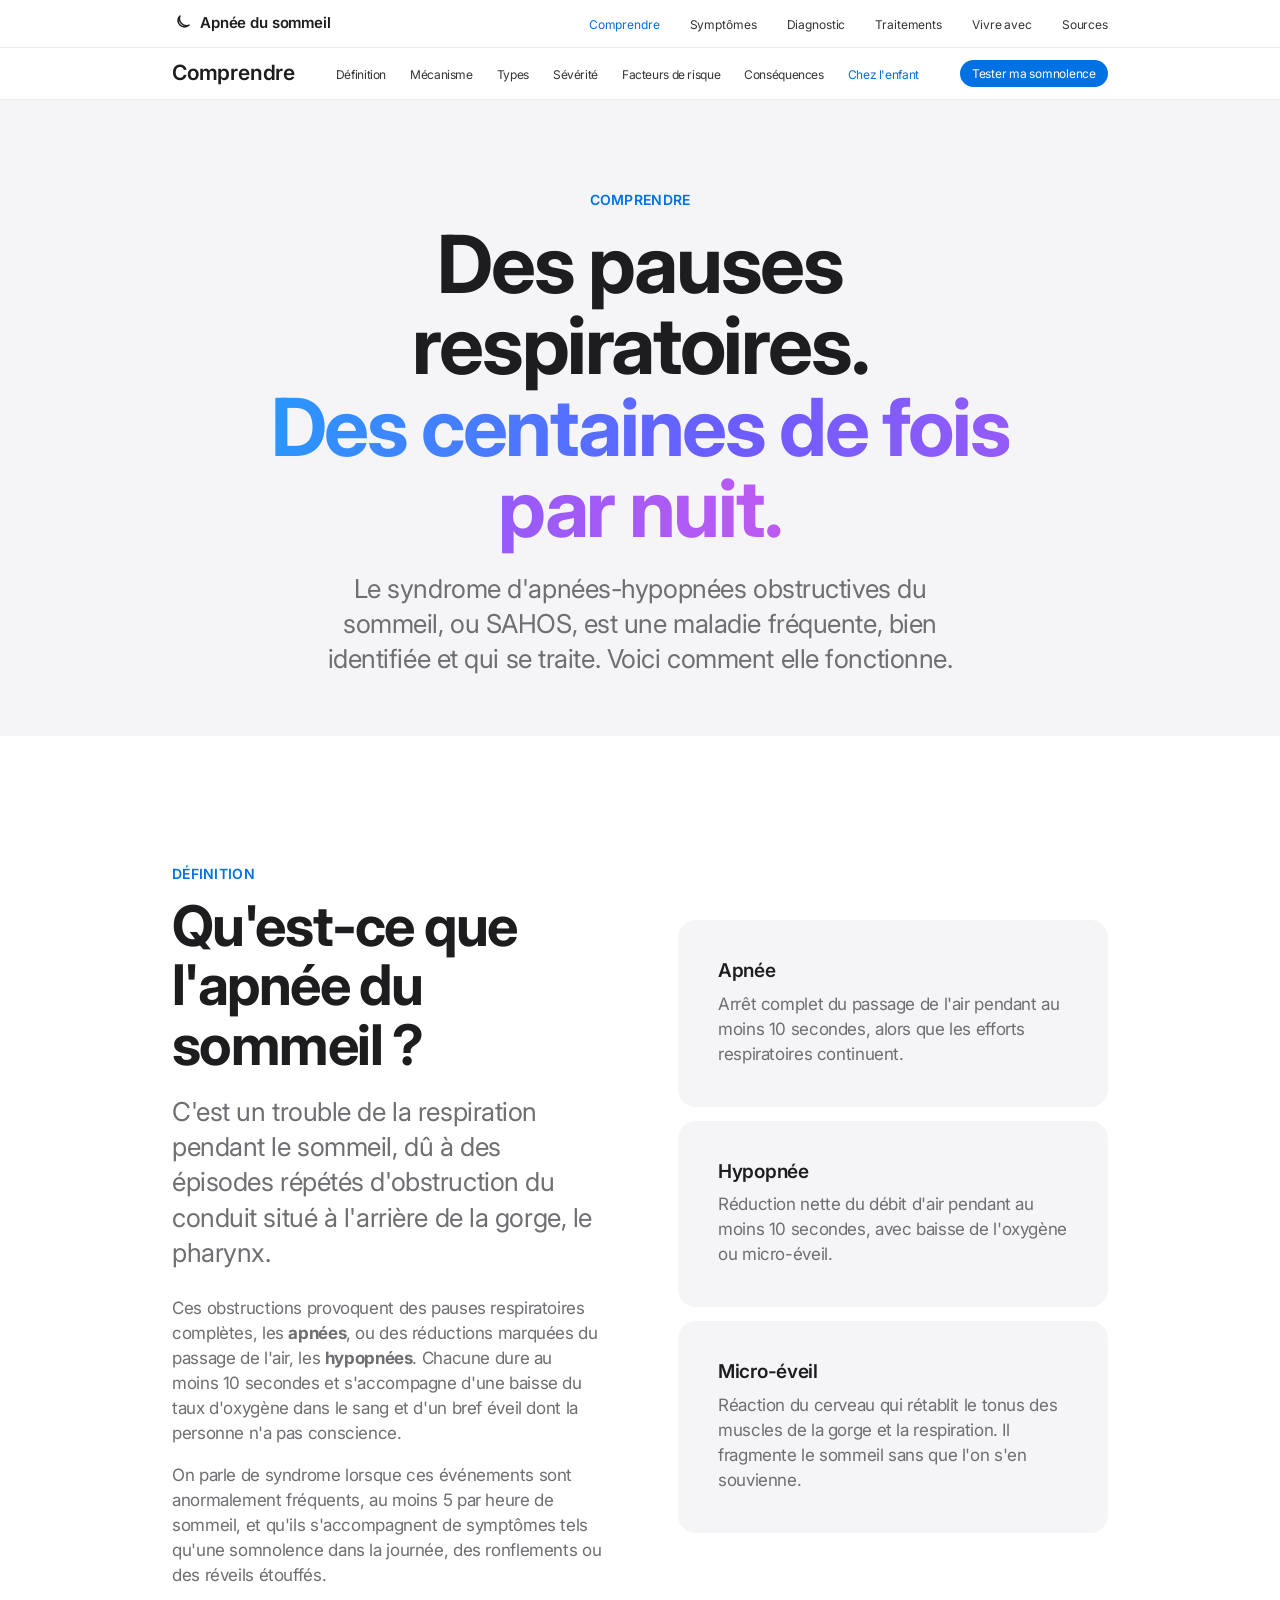
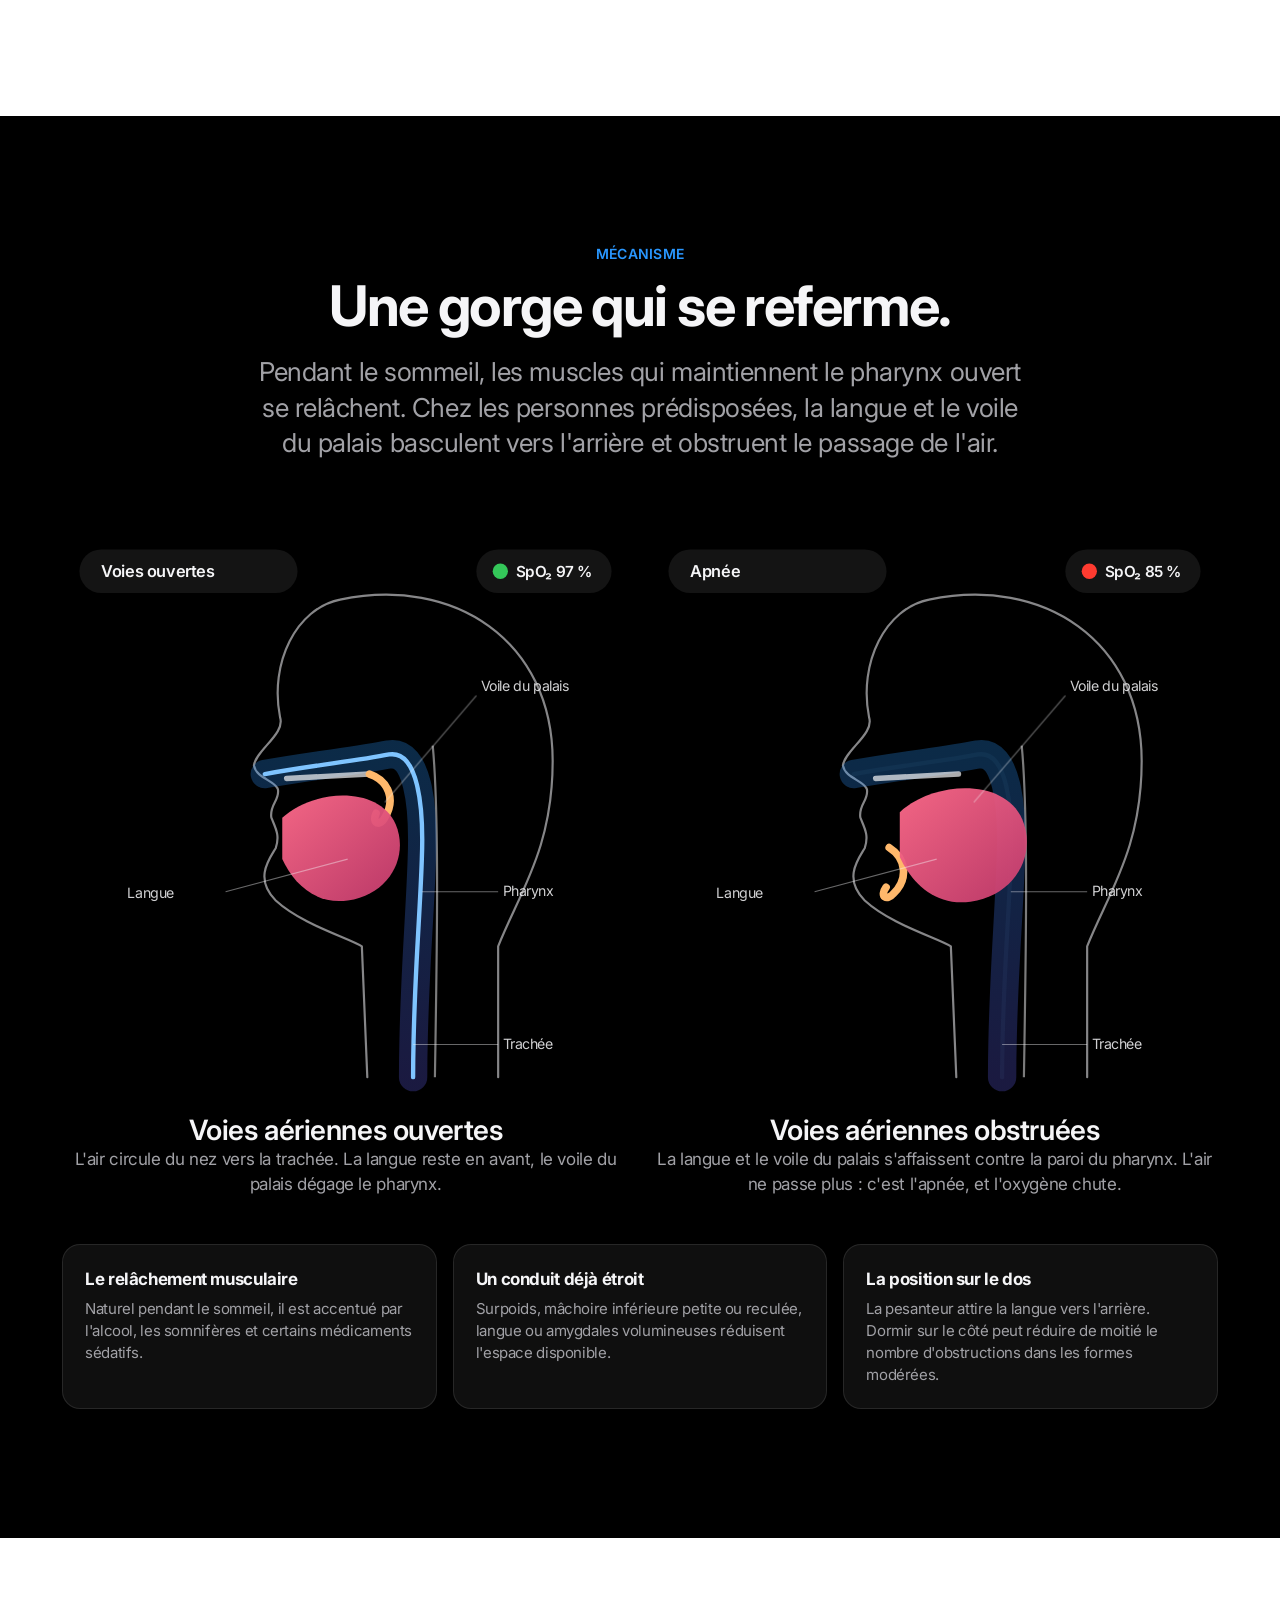
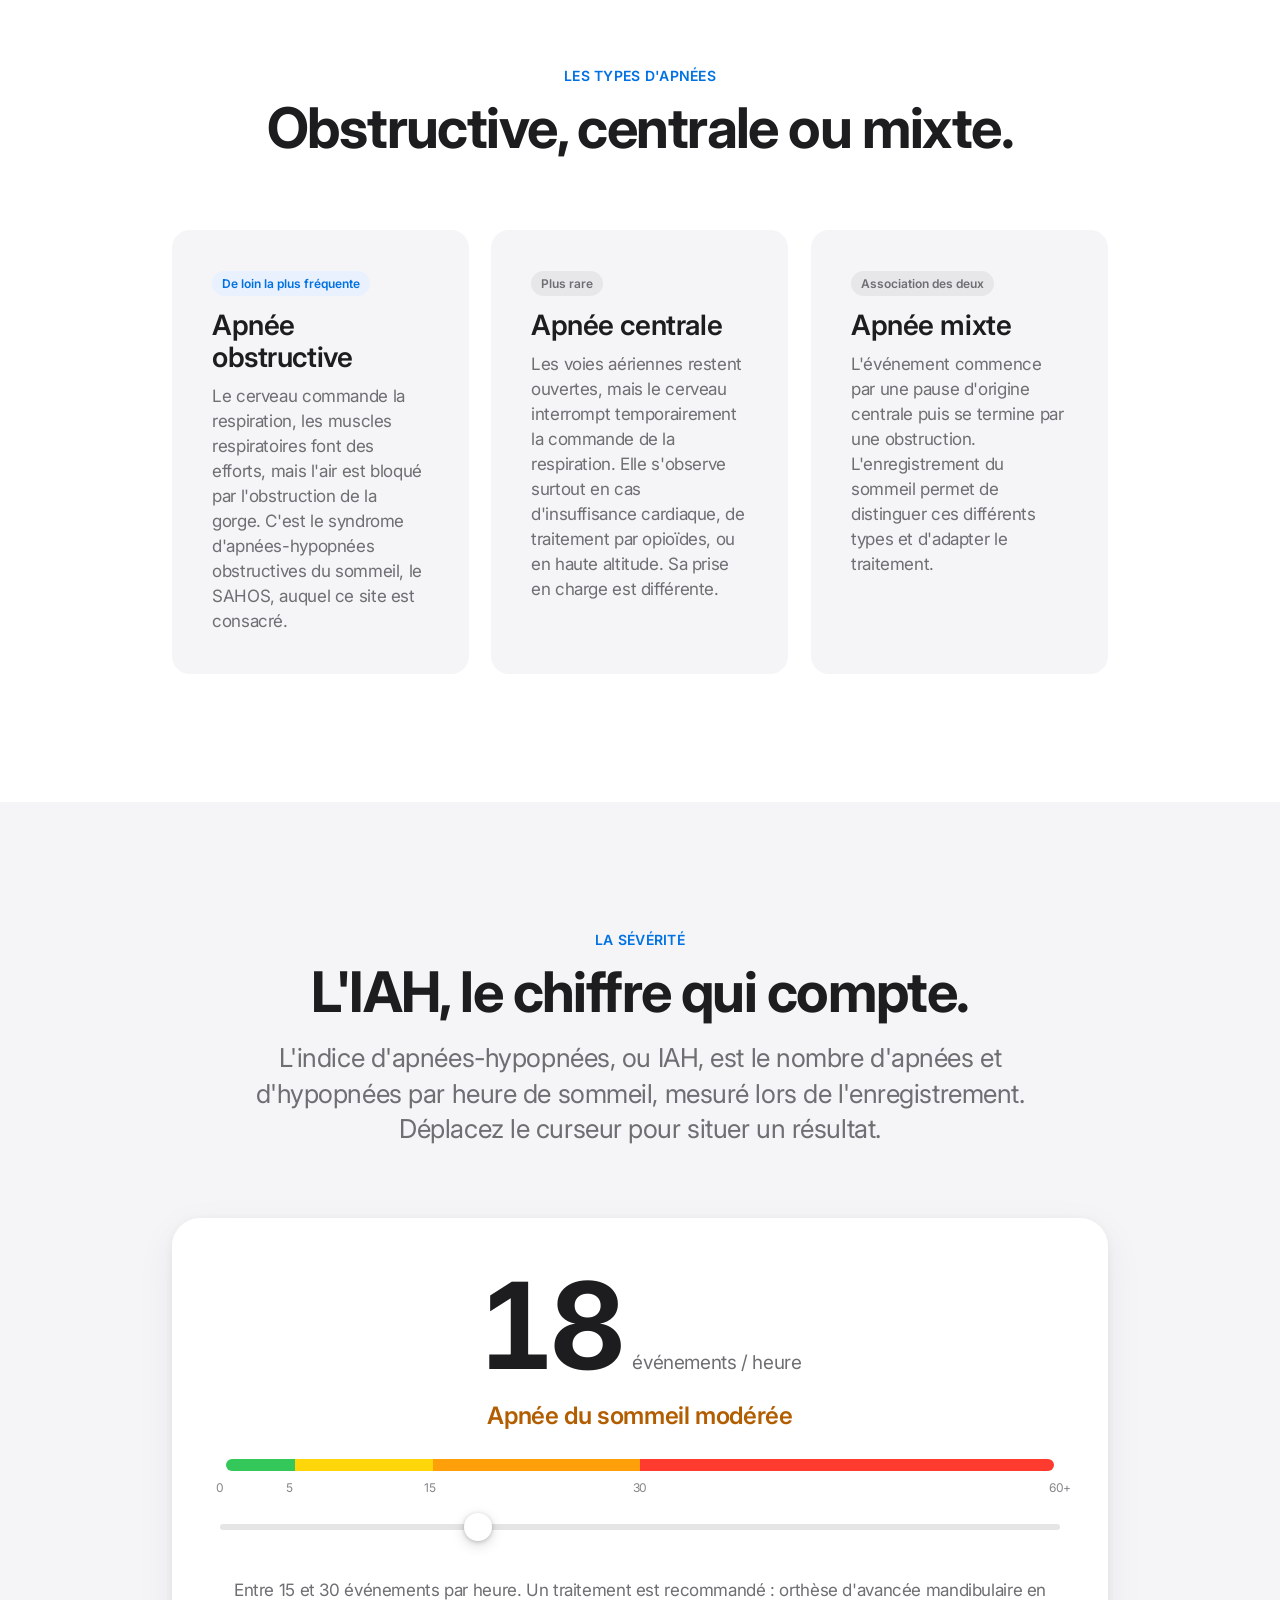
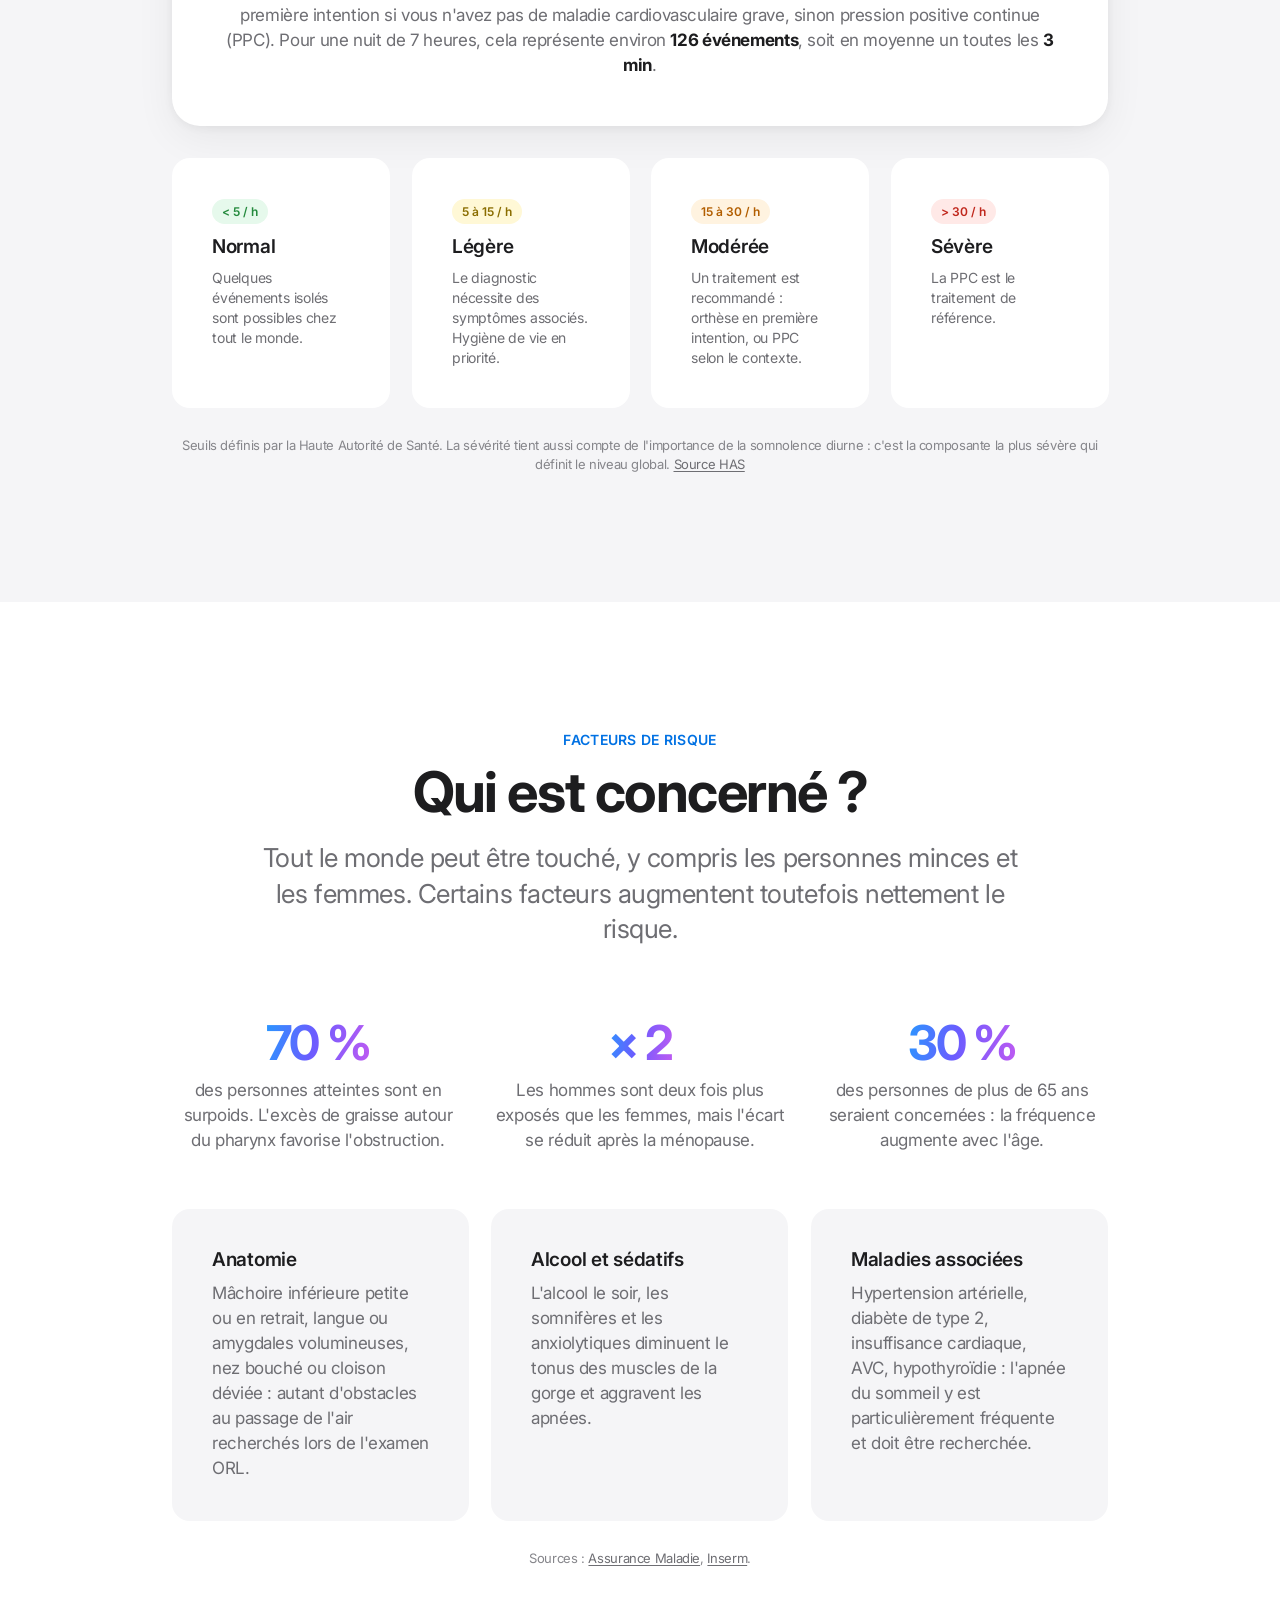
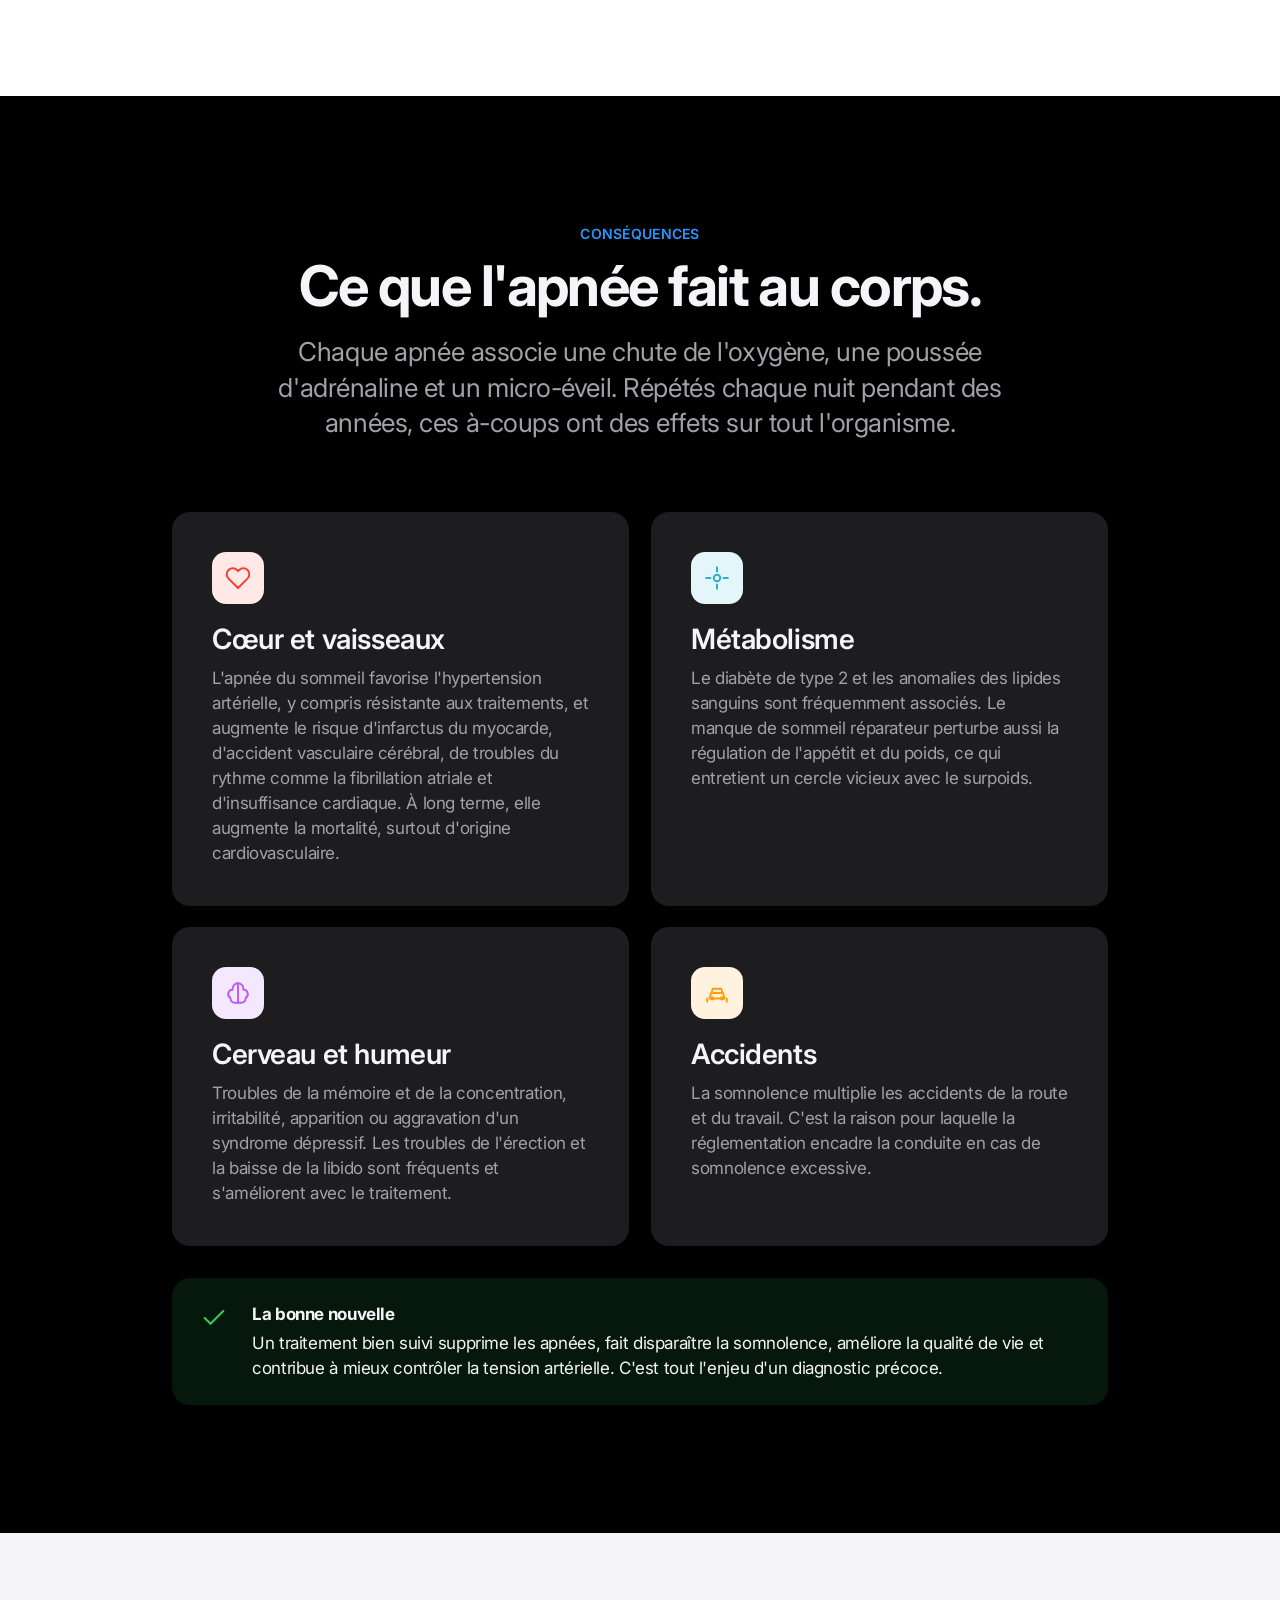
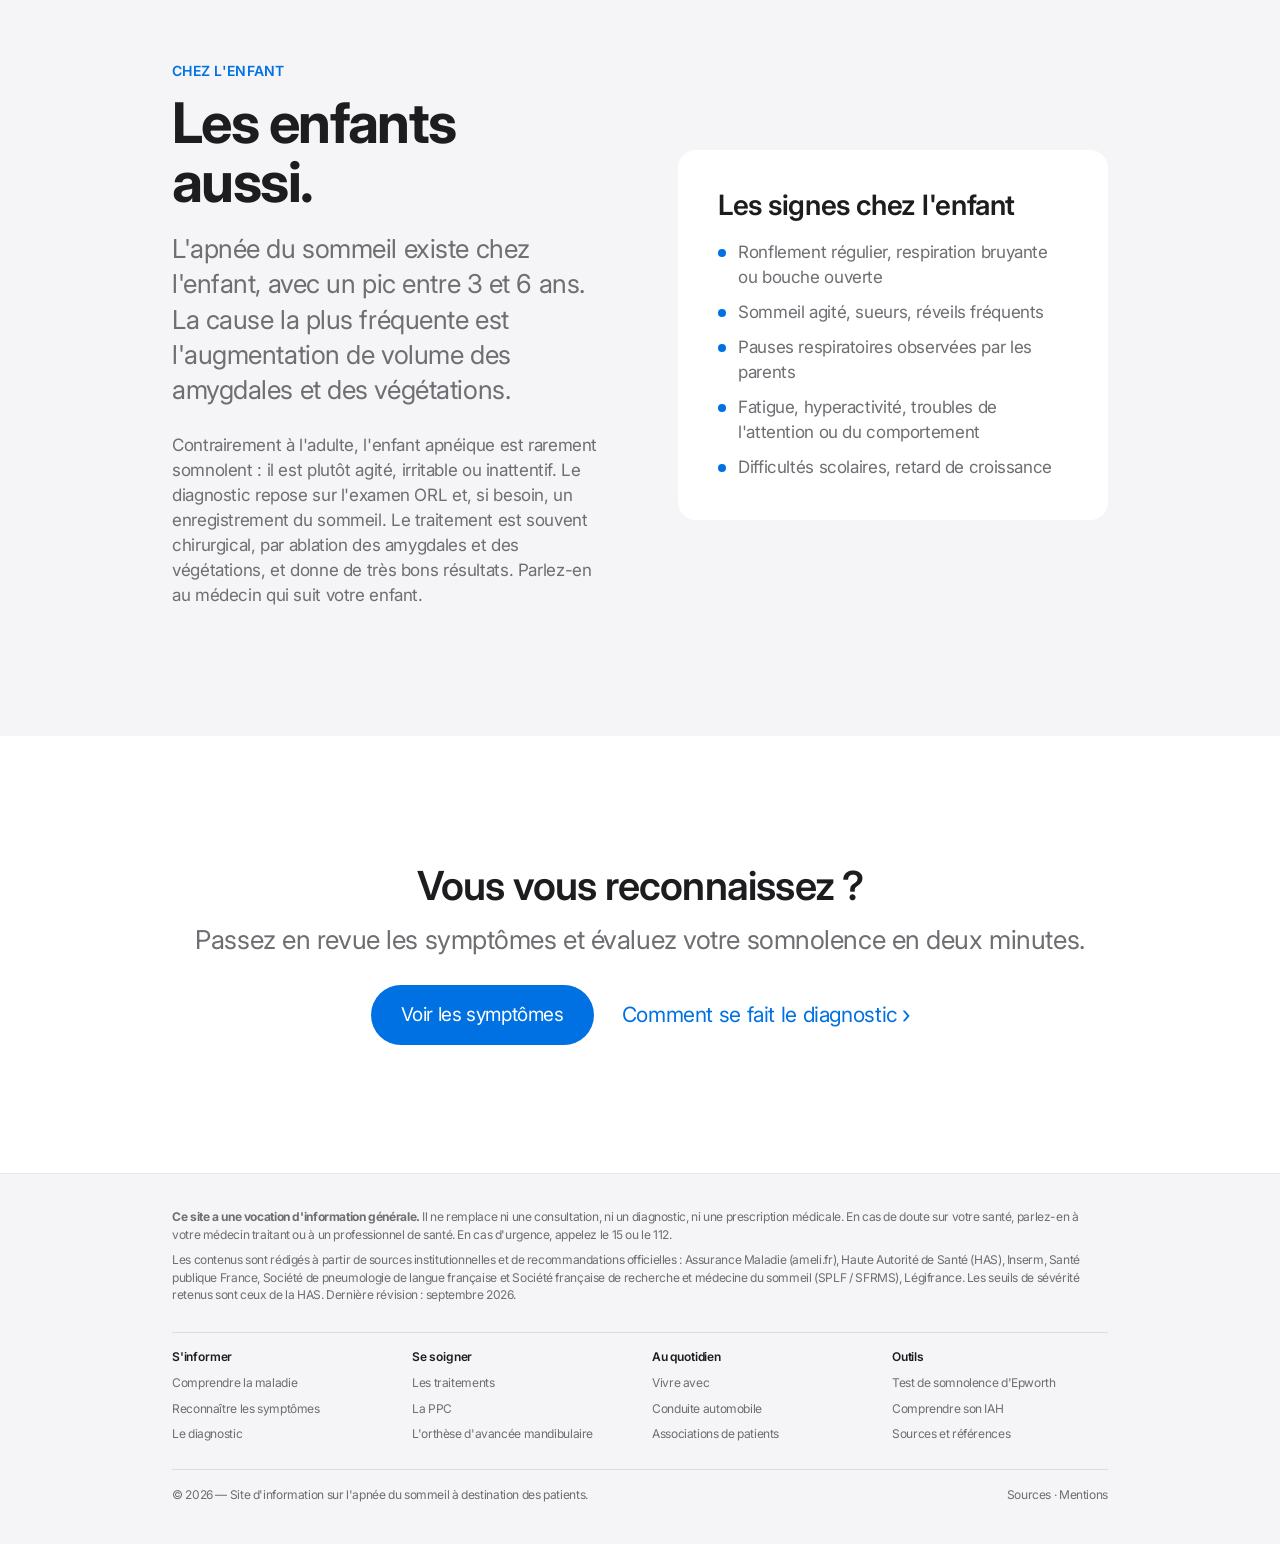
==== comprendre.html @ 779b8dd3 "Site d'information patient sur l'apnée du sommeil Site statique en français, sans dépendance, au des" ====
<!DOCTYPE html>
<html lang="fr">
<head>
  <meta charset="utf-8">
  <meta name="viewport" content="width=device-width, initial-scale=1">
  <title>Comprendre l'apnée du sommeil — définition, mécanisme, sévérité</title>
  <meta name="description" content="Qu'est-ce que le syndrome d'apnées-hypopnées obstructives du sommeil ? Mécanisme, types, indice IAH, facteurs de risque et conséquences, d'après l'Assurance Maladie, la HAS et l'Inserm.">
  <meta name="theme-color" content="#f5f5f7">
  <link rel="preconnect" href="https://fonts.googleapis.com">
  <link rel="preconnect" href="https://fonts.gstatic.com" crossorigin>
  <link rel="stylesheet" href="https://fonts.googleapis.com/css2?family=Inter:wght@400;500;600;700&display=swap">
  <link rel="stylesheet" href="assets/css/style.css">
  <link rel="icon" href="assets/img/favicon.svg" type="image/svg+xml">
</head>
<body>
<header class="nav">
  <div class="nav__inner">
    <a class="nav__brand" href="index.html" aria-label="Accueil — Apnée du sommeil">
      <svg viewBox="0 0 24 24" fill="none" stroke="currentColor" stroke-width="1.8" stroke-linecap="round" stroke-linejoin="round" aria-hidden="true"><path d="M20.5 14.5A8.5 8.5 0 0 1 9.5 3.5a7 7 0 1 0 11 11z"/></svg>
      Apnée du sommeil
    </a>
    <button class="nav__toggle" aria-label="Ouvrir le menu" aria-expanded="false" aria-controls="nav-links"><span></span><span></span><span></span></button>
    <ul class="nav__links" id="nav-links">
      <li><a href="comprendre.html" aria-current="page">Comprendre</a></li>
      <li><a href="symptomes.html">Symptômes</a></li>
      <li><a href="diagnostic.html">Diagnostic</a></li>
      <li><a href="traitements.html">Traitements</a></li>
      <li><a href="vivre-avec.html">Vivre avec</a></li>
      <li><a href="sources.html">Sources</a></li>
    </ul>
  </div>
</header>
<main>
  <nav class="subnav" aria-label="Sommaire de la page">
    <div class="subnav__inner">
      <span class="subnav__title">Comprendre</span>
      <ul class="subnav__links">
        <li><a href="#definition">Définition</a></li>
        <li><a href="#mecanisme">Mécanisme</a></li>
        <li><a href="#types">Types</a></li>
        <li><a href="#severite">Sévérité</a></li>
        <li><a href="#risques">Facteurs de risque</a></li>
        <li><a href="#consequences">Conséquences</a></li>
        <li><a href="#enfant">Chez l'enfant</a></li>
      </ul>
      <a class="btn" href="symptomes.html#epworth">Tester ma somnolence</a>
    </div>
  </nav>

  <section class="hero hero--alt hero--page" aria-labelledby="page-title">
    <div class="hero__content">
      <p class="eyebrow rise">Comprendre</p>
      <h1 id="page-title" class="display rise" data-delay="1">Des pauses respiratoires.<br><span class="gradient-text">Des centaines de fois par nuit.</span></h1>
      <p class="lead rise" data-delay="2">Le syndrome d'apnées-hypopnées obstructives du sommeil, ou SAHOS, est une maladie fréquente, bien identifiée et qui se traite. Voici comment elle fonctionne.</p>
    </div>
  </section>

  <!-- Définition -->
  <section class="section" id="definition" aria-labelledby="def-title">
    <div class="container">
      <div class="split">
        <div class="reveal reveal--left">
          <p class="eyebrow">Définition</p>
          <h2 id="def-title" class="headline">Qu'est-ce que l'apnée du sommeil ?</h2>
          <p class="lead" style="margin-top:18px">C'est un trouble de la respiration pendant le sommeil, dû à des épisodes répétés d'obstruction du conduit situé à l'arrière de la gorge, le pharynx.</p>
          <p style="margin-top:18px;color:var(--text-2)">Ces obstructions provoquent des pauses respiratoires complètes, les <strong>apnées</strong>, ou des réductions marquées du passage de l'air, les <strong>hypopnées</strong>. Chacune dure au moins 10 secondes et s'accompagne d'une baisse du taux d'oxygène dans le sang et d'un bref éveil dont la personne n'a pas conscience.</p>
          <p style="margin-top:14px;color:var(--text-2)">On parle de syndrome lorsque ces événements sont anormalement fréquents, au moins 5 par heure de sommeil, et qu'ils s'accompagnent de symptômes tels qu'une somnolence dans la journée, des ronflements ou des réveils étouffés.</p>
        </div>
        <div class="reveal reveal--right">
          <div class="grid" style="gap:14px">
            <div class="card card--flat"><h3 class="subtitle" style="font-size:19px">Apnée</h3><p>Arrêt complet du passage de l'air pendant au moins 10 secondes, alors que les efforts respiratoires continuent.</p></div>
            <div class="card card--flat"><h3 class="subtitle" style="font-size:19px">Hypopnée</h3><p>Réduction nette du débit d'air pendant au moins 10 secondes, avec baisse de l'oxygène ou micro-éveil.</p></div>
            <div class="card card--flat"><h3 class="subtitle" style="font-size:19px">Micro-éveil</h3><p>Réaction du cerveau qui rétablit le tonus des muscles de la gorge et la respiration. Il fragmente le sommeil sans que l'on s'en souvienne.</p></div>
          </div>
        </div>
      </div>
    </div>
  </section>

  <!-- Mécanisme -->
  <section class="section section--dark" id="mecanisme" aria-labelledby="meca-title">
    <div class="container container--wide">
      <div class="section-head reveal">
        <p class="eyebrow">Mécanisme</p>
        <h2 id="meca-title" class="headline">Une gorge qui se referme.</h2>
        <p class="lead">Pendant le sommeil, les muscles qui maintiennent le pharynx ouvert se relâchent. Chez les personnes prédisposées, la langue et le voile du palais basculent vers l'arrière et obstruent le passage de l'air.</p>
      </div>
      <div class="compare">
        <div class="reveal" style="--d:0">
          <svg id="airway-open" viewBox="0 0 520 520" role="img" aria-labelledby="airway-open-title" xmlns="http://www.w3.org/2000/svg">
  <title id="airway-open-title">Coupe schématique de la tête montrant les voies aériennes supérieures, la langue et le voile du palais</title>
  <defs>
    <linearGradient id="airway-open-airway" x1="0" y1="0" x2="0" y2="1"><stop offset="0" stop-color="#2997ff"/><stop offset="1" stop-color="#5e5ce6"/></linearGradient>
    <linearGradient id="airway-open-tongue" x1="0" y1="0" x2="1" y2="1"><stop offset="0" stop-color="#ff6b8b"/><stop offset="1" stop-color="#c43b6d"/></linearGradient>
  </defs>
  <!-- Tête (profil) -->
  <path d="M255,62 C215,70 190,120 200,170 C205,185 178,200 176,214 C178,226 196,228 198,236 C200,246 190,250 192,262 C196,272 200,278 196,290 C190,300 176,318 196,338 C220,360 262,372 275,380 L280,500 M255,62 C360,40 450,100 450,210 C450,290 420,330 400,380 L400,500" fill="none" stroke="#f5f5f7" stroke-width="2" stroke-linecap="round" stroke-linejoin="round" opacity="0.55"/>
  <!-- Paroi postérieure du pharynx -->
  <path d="M340,196 C346,260 344,380 342,500" fill="none" stroke="#f5f5f7" stroke-width="2" opacity="0.5"/>
  <!-- Voies aériennes -->
  <path class="channel" d="M186,222 C230,214 270,210 300,204 C326,200 332,250 330,300 C328,360 322,420 322,500" fill="none" stroke="url(#airway-open-airway)" stroke-width="26" stroke-linecap="round" opacity="0.28"/>
  <path class="flow" d="M186,222 C230,214 270,210 300,204 C326,200 332,250 330,300 C328,360 322,420 322,500" fill="none" stroke="#7fc4ff" stroke-width="4" stroke-linecap="round"/>
  <!-- Palais osseux -->
  <path d="M206,226 L282,222" stroke="#f5f5f7" stroke-width="5" stroke-linecap="round" opacity="0.7"/>
  <!-- Voile du palais + luette -->
  <path class="palate" d="M282,222 C300,228 306,246 296,262 C292,270 284,268 288,258" fill="none" stroke="#ffb86b" stroke-width="7" stroke-linecap="round"/>
  <!-- Langue -->
  <path class="tongue" d="M202,262 C230,236 290,232 306,268 C318,296 302,332 262,338 C232,342 212,322 202,300 Z" fill="url(#airway-open-tongue)" opacity="0.95"/>
  <!-- Ronflement -->
  <g class="snore " fill="none" stroke="#ffd60a" stroke-width="3" stroke-linecap="round">
    <path d="M150,206 C142,214 142,230 150,238"/>
    <path d="M136,198 C124,212 124,232 136,246"/>
    <path d="M122,190 C106,210 106,234 122,254"/>
  </g>
  <!-- Légendes -->
  <g font-family="-apple-system, BlinkMacSystemFont, 'SF Pro Text', Inter, Helvetica, Arial, sans-serif" font-size="13" fill="#f5f5f7" opacity="0.85">
    <line x1="262" y1="300" x2="150" y2="330" stroke="#f5f5f7" stroke-width="1" opacity="0.5"/><text x="60" y="336">Langue</text>
    <line x1="296" y1="248" x2="380" y2="150" stroke="#f5f5f7" stroke-width="1" opacity="0.5"/><text x="384" y="146">Voile du palais</text>
    <line x1="330" y1="330" x2="400" y2="330" stroke="#f5f5f7" stroke-width="1" opacity="0.5"/><text x="404" y="334">Pharynx</text>
    <line x1="322" y1="470" x2="400" y2="470" stroke="#f5f5f7" stroke-width="1" opacity="0.5"/><text x="404" y="474">Trachée</text>
  </g>
  <!-- Indicateurs -->
  <g font-family="-apple-system, BlinkMacSystemFont, 'SF Pro Text', Inter, Helvetica, Arial, sans-serif">
    <rect x="16" y="16" width="200" height="40" rx="20" fill="#f5f5f7" opacity="0.08"/>
    <text class="status-text" x="36" y="41" font-size="15" font-weight="600" fill="#f5f5f7">Voies ouvertes</text>
    <rect x="380" y="16" width="124" height="40" rx="20" fill="#f5f5f7" opacity="0.08"/>
    <circle class="o2" cx="402" cy="36" r="7" fill="#34c759"/>
    <text class="o2-text" x="416" y="41" font-size="14" font-weight="600" fill="#f5f5f7">SpO₂ 97 %</text>
  </g>
</svg>

          <h3 class="subtitle" style="margin-top:16px;text-align:center">Voies aériennes ouvertes</h3>
          <p class="muted" style="text-align:center">L'air circule du nez vers la trachée. La langue reste en avant, le voile du palais dégage le pharynx.</p>
        </div>
        <div class="reveal" style="--d:1">
          <svg id="airway-closed" viewBox="0 0 520 520" role="img" aria-labelledby="airway-closed-title" xmlns="http://www.w3.org/2000/svg">
  <title id="airway-closed-title">Coupe schématique de la tête montrant les voies aériennes supérieures, la langue et le voile du palais</title>
  <defs>
    <linearGradient id="airway-closed-airway" x1="0" y1="0" x2="0" y2="1"><stop offset="0" stop-color="#2997ff"/><stop offset="1" stop-color="#5e5ce6"/></linearGradient>
    <linearGradient id="airway-closed-tongue" x1="0" y1="0" x2="1" y2="1"><stop offset="0" stop-color="#ff6b8b"/><stop offset="1" stop-color="#c43b6d"/></linearGradient>
  </defs>
  <!-- Tête (profil) -->
  <path d="M255,62 C215,70 190,120 200,170 C205,185 178,200 176,214 C178,226 196,228 198,236 C200,246 190,250 192,262 C196,272 200,278 196,290 C190,300 176,318 196,338 C220,360 262,372 275,380 L280,500 M255,62 C360,40 450,100 450,210 C450,290 420,330 400,380 L400,500" fill="none" stroke="#f5f5f7" stroke-width="2" stroke-linecap="round" stroke-linejoin="round" opacity="0.55"/>
  <!-- Paroi postérieure du pharynx -->
  <path d="M340,196 C346,260 344,380 342,500" fill="none" stroke="#f5f5f7" stroke-width="2" opacity="0.5"/>
  <!-- Voies aériennes -->
  <path class="channel" d="M186,222 C230,214 270,210 300,204 C326,200 332,250 330,300 C328,360 322,420 322,500" fill="none" stroke="url(#airway-closed-airway)" stroke-width="26" stroke-linecap="round" opacity="0.28"/>
  <path class="flow" style="opacity:.05" d="M186,222 C230,214 270,210 300,204 C326,200 332,250 330,300 C328,360 322,420 322,500" fill="none" stroke="#7fc4ff" stroke-width="4" stroke-linecap="round"/>
  <!-- Palais osseux -->
  <path d="M206,226 L282,222" stroke="#f5f5f7" stroke-width="5" stroke-linecap="round" opacity="0.7"/>
  <!-- Voile du palais + luette -->
  <path class="palate" d="M282,222 C300,228 306,246 296,262 C292,270 284,268 288,258" fill="none" stroke="#ffb86b" stroke-width="7" stroke-linecap="round" style="transform:rotate(14deg) translate(0,6px)"/>
  <!-- Langue -->
  <path class="tongue" d="M202,262 C230,236 290,232 306,268 C318,296 302,332 262,338 C232,342 212,322 202,300 Z" fill="url(#airway-closed-tongue)" opacity="0.95" style="transform:translate(10px,-26px) scale(1.08)"/>
  <!-- Ronflement -->
  <g class="snore " fill="none" stroke="#ffd60a" stroke-width="3" stroke-linecap="round">
    <path d="M150,206 C142,214 142,230 150,238"/>
    <path d="M136,198 C124,212 124,232 136,246"/>
    <path d="M122,190 C106,210 106,234 122,254"/>
  </g>
  <!-- Légendes -->
  <g font-family="-apple-system, BlinkMacSystemFont, 'SF Pro Text', Inter, Helvetica, Arial, sans-serif" font-size="13" fill="#f5f5f7" opacity="0.85">
    <line x1="262" y1="300" x2="150" y2="330" stroke="#f5f5f7" stroke-width="1" opacity="0.5"/><text x="60" y="336">Langue</text>
    <line x1="296" y1="248" x2="380" y2="150" stroke="#f5f5f7" stroke-width="1" opacity="0.5"/><text x="384" y="146">Voile du palais</text>
    <line x1="330" y1="330" x2="400" y2="330" stroke="#f5f5f7" stroke-width="1" opacity="0.5"/><text x="404" y="334">Pharynx</text>
    <line x1="322" y1="470" x2="400" y2="470" stroke="#f5f5f7" stroke-width="1" opacity="0.5"/><text x="404" y="474">Trachée</text>
  </g>
  <!-- Indicateurs -->
  <g font-family="-apple-system, BlinkMacSystemFont, 'SF Pro Text', Inter, Helvetica, Arial, sans-serif">
    <rect x="16" y="16" width="200" height="40" rx="20" fill="#f5f5f7" opacity="0.08"/>
    <text class="status-text" x="36" y="41" font-size="15" font-weight="600" fill="#f5f5f7">Apnée</text>
    <rect x="380" y="16" width="124" height="40" rx="20" fill="#f5f5f7" opacity="0.08"/>
    <circle class="o2" cx="402" cy="36" r="7" fill="#ff3b30"/>
    <text class="o2-text" x="416" y="41" font-size="14" font-weight="600" fill="#f5f5f7">SpO₂ 85 %</text>
  </g>
</svg>

          <h3 class="subtitle" style="margin-top:16px;text-align:center">Voies aériennes obstruées</h3>
          <p class="muted" style="text-align:center">La langue et le voile du palais s'affaissent contre la paroi du pharynx. L'air ne passe plus : c'est l'apnée, et l'oxygène chute.</p>
        </div>
      </div>
      <div class="summary reveal" style="margin-top:48px">
        <div><strong>Le relâchement musculaire</strong><p>Naturel pendant le sommeil, il est accentué par l'alcool, les somnifères et certains médicaments sédatifs.</p></div>
        <div><strong>Un conduit déjà étroit</strong><p>Surpoids, mâchoire inférieure petite ou reculée, langue ou amygdales volumineuses réduisent l'espace disponible.</p></div>
        <div><strong>La position sur le dos</strong><p>La pesanteur attire la langue vers l'arrière. Dormir sur le côté peut réduire de moitié le nombre d'obstructions dans les formes modérées.</p></div>
      </div>
    </div>
  </section>

  <!-- Types -->
  <section class="section" id="types" aria-labelledby="types-title">
    <div class="container">
      <div class="section-head reveal">
        <p class="eyebrow">Les types d'apnées</p>
        <h2 id="types-title" class="headline">Obstructive, centrale ou mixte.</h2>
      </div>
      <div class="grid grid--3">
        <article class="card reveal" style="--d:0">
          <span class="tag">De loin la plus fréquente</span>
          <h3 class="subtitle" style="margin-top:14px">Apnée obstructive</h3>
          <p>Le cerveau commande la respiration, les muscles respiratoires font des efforts, mais l'air est bloqué par l'obstruction de la gorge. C'est le syndrome d'apnées-hypopnées obstructives du sommeil, le SAHOS, auquel ce site est consacré.</p>
        </article>
        <article class="card reveal" style="--d:1">
          <span class="tag tag--neutral">Plus rare</span>
          <h3 class="subtitle" style="margin-top:14px">Apnée centrale</h3>
          <p>Les voies aériennes restent ouvertes, mais le cerveau interrompt temporairement la commande de la respiration. Elle s'observe surtout en cas d'insuffisance cardiaque, de traitement par opioïdes, ou en haute altitude. Sa prise en charge est différente.</p>
        </article>
        <article class="card reveal" style="--d:2">
          <span class="tag tag--neutral">Association des deux</span>
          <h3 class="subtitle" style="margin-top:14px">Apnée mixte</h3>
          <p>L'événement commence par une pause d'origine centrale puis se termine par une obstruction. L'enregistrement du sommeil permet de distinguer ces différents types et d'adapter le traitement.</p>
        </article>
      </div>
    </div>
  </section>

  <!-- Sévérité -->
  <section class="section section--alt" id="severite" aria-labelledby="sev-title">
    <div class="container">
      <div class="section-head reveal">
        <p class="eyebrow">La sévérité</p>
        <h2 id="sev-title" class="headline">L'IAH, le chiffre qui compte.</h2>
        <p class="lead">L'indice d'apnées-hypopnées, ou IAH, est le nombre d'apnées et d'hypopnées par heure de sommeil, mesuré lors de l'enregistrement. Déplacez le curseur pour situer un résultat.</p>
      </div>
      <div class="iah reveal reveal--scale">
        <div class="iah__readout"><span class="iah__value" id="iah-value">18</span><span class="iah__unit">événements / heure</span></div>
        <div class="iah__level" id="iah-level" aria-live="polite">Apnée du sommeil modérée</div>
        <div class="iah__scale" aria-hidden="true"></div>
        <div class="iah__ticks" aria-hidden="true"><span style="left:0">0</span><span style="left:8.3%">5</span><span style="left:25%">15</span><span style="left:50%">30</span><span style="left:100%">60+</span></div>
        <label class="visually-hidden" for="iah-input">Indice d'apnées-hypopnées</label>
        <input class="slider" type="range" id="iah-input" min="0" max="60" step="1" value="18">
        <p class="iah__note" id="iah-note"></p>
      </div>
      <div class="grid grid--4" style="margin-top:32px">
        <div class="card card--flat reveal" style="--d:0"><span class="tag tag--ok">&lt; 5 / h</span><h3 class="subtitle" style="font-size:19px;margin-top:12px">Normal</h3><p class="small">Quelques événements isolés sont possibles chez tout le monde.</p></div>
        <div class="card card--flat reveal" style="--d:1"><span class="tag" style="background:#fff8d6;color:#8a6d00">5 à 15 / h</span><h3 class="subtitle" style="font-size:19px;margin-top:12px">Légère</h3><p class="small">Le diagnostic nécessite des symptômes associés. Hygiène de vie en priorité.</p></div>
        <div class="card card--flat reveal" style="--d:2"><span class="tag tag--warn">15 à 30 / h</span><h3 class="subtitle" style="font-size:19px;margin-top:12px">Modérée</h3><p class="small">Un traitement est recommandé : orthèse en première intention, ou PPC selon le contexte.</p></div>
        <div class="card card--flat reveal" style="--d:3"><span class="tag tag--danger">&gt; 30 / h</span><h3 class="subtitle" style="font-size:19px;margin-top:12px">Sévère</h3><p class="small">La PPC est le traitement de référence.</p></div>
      </div>
      <p class="sources reveal">Seuils définis par la Haute Autorité de Santé. La sévérité tient aussi compte de l'importance de la somnolence diurne : c'est la composante la plus sévère qui définit le niveau global. <a href="sources.html#has">Source HAS</a></p>
    </div>
  </section>

  <!-- Facteurs de risque -->
  <section class="section" id="risques" aria-labelledby="risk-title">
    <div class="container">
      <div class="section-head reveal">
        <p class="eyebrow">Facteurs de risque</p>
        <h2 id="risk-title" class="headline">Qui est concerné ?</h2>
        <p class="lead">Tout le monde peut être touché, y compris les personnes minces et les femmes. Certains facteurs augmentent toutefois nettement le risque.</p>
      </div>
      <div class="facts reveal">
        <div class="fact"><div class="fact__big gradient-text">70 %</div><p>des personnes atteintes sont en surpoids. L'excès de graisse autour du pharynx favorise l'obstruction.</p></div>
        <div class="fact"><div class="fact__big gradient-text">× 2</div><p>Les hommes sont deux fois plus exposés que les femmes, mais l'écart se réduit après la ménopause.</p></div>
        <div class="fact"><div class="fact__big gradient-text">30 %</div><p>des personnes de plus de 65 ans seraient concernées : la fréquence augmente avec l'âge.</p></div>
      </div>
      <div class="grid grid--3" style="margin-top:56px">
        <div class="card reveal" style="--d:0"><h3 class="subtitle" style="font-size:19px">Anatomie</h3><p>Mâchoire inférieure petite ou en retrait, langue ou amygdales volumineuses, nez bouché ou cloison déviée : autant d'obstacles au passage de l'air recherchés lors de l'examen ORL.</p></div>
        <div class="card reveal" style="--d:1"><h3 class="subtitle" style="font-size:19px">Alcool et sédatifs</h3><p>L'alcool le soir, les somnifères et les anxiolytiques diminuent le tonus des muscles de la gorge et aggravent les apnées.</p></div>
        <div class="card reveal" style="--d:2"><h3 class="subtitle" style="font-size:19px">Maladies associées</h3><p>Hypertension artérielle, diabète de type 2, insuffisance cardiaque, AVC, hypothyroïdie : l'apnée du sommeil y est particulièrement fréquente et doit être recherchée.</p></div>
      </div>
      <p class="sources reveal">Sources : <a href="sources.html#ameli">Assurance Maladie</a>, <a href="sources.html#inserm">Inserm</a>.</p>
    </div>
  </section>

  <!-- Conséquences -->
  <section class="section section--dark" id="consequences" aria-labelledby="cons-title">
    <div class="container">
      <div class="section-head reveal">
        <p class="eyebrow">Conséquences</p>
        <h2 id="cons-title" class="headline">Ce que l'apnée fait au corps.</h2>
        <p class="lead">Chaque apnée associe une chute de l'oxygène, une poussée d'adrénaline et un micro-éveil. Répétés chaque nuit pendant des années, ces à-coups ont des effets sur tout l'organisme.</p>
      </div>
      <div class="grid grid--2">
        <article class="card card--dark reveal" style="--d:0">
          <div class="card__icon card__icon--danger"><svg viewBox="0 0 24 24" fill="none" stroke="currentColor" stroke-width="1.8" stroke-linecap="round" stroke-linejoin="round" aria-hidden="true"><path d="M20.8 4.6a5.5 5.5 0 0 0-7.8 0L12 5.7l-1-1.1a5.5 5.5 0 0 0-7.8 7.8l1 1.1L12 21.2l7.8-7.7 1-1.1a5.5 5.5 0 0 0 0-7.8z"/></svg></div>
          <h3 class="subtitle">Cœur et vaisseaux</h3>
          <p>L'apnée du sommeil favorise l'hypertension artérielle, y compris résistante aux traitements, et augmente le risque d'infarctus du myocarde, d'accident vasculaire cérébral, de troubles du rythme comme la fibrillation atriale et d'insuffisance cardiaque. À long terme, elle augmente la mortalité, surtout d'origine cardiovasculaire.</p>
        </article>
        <article class="card card--dark reveal" style="--d:1">
          <div class="card__icon card__icon--teal"><svg viewBox="0 0 24 24" fill="none" stroke="currentColor" stroke-width="1.8" stroke-linecap="round" stroke-linejoin="round" aria-hidden="true"><circle cx="12" cy="12" r="3"/><path d="M12 2v4M12 18v4M2 12h4M18 12h4"/></svg></div>
          <h3 class="subtitle">Métabolisme</h3>
          <p>Le diabète de type 2 et les anomalies des lipides sanguins sont fréquemment associés. Le manque de sommeil réparateur perturbe aussi la régulation de l'appétit et du poids, ce qui entretient un cercle vicieux avec le surpoids.</p>
        </article>
        <article class="card card--dark reveal" style="--d:0">
          <div class="card__icon card__icon--violet"><svg viewBox="0 0 24 24" fill="none" stroke="currentColor" stroke-width="1.8" stroke-linecap="round" stroke-linejoin="round" aria-hidden="true"><path d="M12 3a5 5 0 0 0-5 5v1a4 4 0 0 0-2 7.5A4 4 0 0 0 9 21h6a4 4 0 0 0 4-4.5A4 4 0 0 0 17 9V8a5 5 0 0 0-5-5z"/><path d="M12 3v18"/></svg></div>
          <h3 class="subtitle">Cerveau et humeur</h3>
          <p>Troubles de la mémoire et de la concentration, irritabilité, apparition ou aggravation d'un syndrome dépressif. Les troubles de l'érection et la baisse de la libido sont fréquents et s'améliorent avec le traitement.</p>
        </article>
        <article class="card card--dark reveal" style="--d:1">
          <div class="card__icon card__icon--warn"><svg viewBox="0 0 24 24" fill="none" stroke="currentColor" stroke-width="1.8" stroke-linecap="round" stroke-linejoin="round" aria-hidden="true"><path d="M5 17h14l-1.5-5h-11z"/><path d="M3 17v3M21 17v3M7 12l1-4h8l1 4"/><circle cx="7.5" cy="17" r="1"/><circle cx="16.5" cy="17" r="1"/></svg></div>
          <h3 class="subtitle">Accidents</h3>
          <p>La somnolence multiplie les accidents de la route et du travail. C'est la raison pour laquelle la réglementation encadre la conduite en cas de somnolence excessive.</p>
        </article>
      </div>
      <div class="callout callout--ok reveal" style="margin-top:32px;background:rgba(52,199,89,.12);color:#f5f5f7">
        <svg viewBox="0 0 24 24" fill="none" stroke="currentColor" stroke-width="1.8" stroke-linecap="round" stroke-linejoin="round" aria-hidden="true" style="color:#34c759"><path d="M20 6L9 17l-5-5"/></svg>
        <p><strong>La bonne nouvelle</strong>Un traitement bien suivi supprime les apnées, fait disparaître la somnolence, améliore la qualité de vie et contribue à mieux contrôler la tension artérielle. C'est tout l'enjeu d'un diagnostic précoce.</p>
      </div>
    </div>
  </section>

  <!-- Enfant -->
  <section class="section section--alt" id="enfant" aria-labelledby="child-title">
    <div class="container">
      <div class="split split--reverse">
        <div class="reveal reveal--right">
          <div class="card card--flat">
            <h3 class="subtitle">Les signes chez l'enfant</h3>
            <ul class="card-list">
              <li>Ronflement régulier, respiration bruyante ou bouche ouverte</li>
              <li>Sommeil agité, sueurs, réveils fréquents</li>
              <li>Pauses respiratoires observées par les parents</li>
              <li>Fatigue, hyperactivité, troubles de l'attention ou du comportement</li>
              <li>Difficultés scolaires, retard de croissance</li>
            </ul>
          </div>
        </div>
        <div class="reveal reveal--left">
          <p class="eyebrow">Chez l'enfant</p>
          <h2 id="child-title" class="headline">Les enfants aussi.</h2>
          <p class="lead" style="margin-top:18px">L'apnée du sommeil existe chez l'enfant, avec un pic entre 3 et 6 ans. La cause la plus fréquente est l'augmentation de volume des amygdales et des végétations.</p>
          <p style="margin-top:18px;color:var(--text-2)">Contrairement à l'adulte, l'enfant apnéique est rarement somnolent : il est plutôt agité, irritable ou inattentif. Le diagnostic repose sur l'examen ORL et, si besoin, un enregistrement du sommeil. Le traitement est souvent chirurgical, par ablation des amygdales et des végétations, et donne de très bons résultats. Parlez-en au médecin qui suit votre enfant.</p>
        </div>
      </div>
    </div>
  </section>

  <section class="section cta" aria-label="Suite">
    <div class="container">
      <h2 class="title reveal">Vous vous reconnaissez ?</h2>
      <p class="lead reveal">Passez en revue les symptômes et évaluez votre somnolence en deux minutes.</p>
      <div class="cta-row reveal">
        <a class="btn btn--large" href="symptomes.html">Voir les symptômes</a>
        <a class="link link--large" href="diagnostic.html">Comment se fait le diagnostic</a>
      </div>
    </div>
  </section>
</main>
<footer class="footer">
  <div class="container">
    <div class="footer__disclaimer">
      <p><strong>Ce site a une vocation d'information générale.</strong> Il ne remplace ni une consultation, ni un diagnostic, ni une prescription médicale. En cas de doute sur votre santé, parlez-en à votre médecin traitant ou à un professionnel de santé. En cas d'urgence, appelez le 15 ou le 112.</p>
      <p>Les contenus sont rédigés à partir de sources institutionnelles et de recommandations officielles : Assurance Maladie (ameli.fr), Haute Autorité de Santé (HAS), Inserm, Santé publique France, Société de pneumologie de langue française et Société française de recherche et médecine du sommeil (SPLF / SFRMS), Légifrance. Les seuils de sévérité retenus sont ceux de la HAS. Dernière révision : septembre 2026.</p>
    </div>
    <div class="footer__cols">
      <div>
        <h4>S'informer</h4>
        <ul>
          <li><a href="comprendre.html">Comprendre la maladie</a></li>
          <li><a href="symptomes.html">Reconnaître les symptômes</a></li>
          <li><a href="diagnostic.html">Le diagnostic</a></li>
        </ul>
      </div>
      <div>
        <h4>Se soigner</h4>
        <ul>
          <li><a href="traitements.html">Les traitements</a></li>
          <li><a href="traitements.html#ppc">La PPC</a></li>
          <li><a href="traitements.html#oam">L'orthèse d'avancée mandibulaire</a></li>
        </ul>
      </div>
      <div>
        <h4>Au quotidien</h4>
        <ul>
          <li><a href="vivre-avec.html">Vivre avec</a></li>
          <li><a href="vivre-avec.html#conduite">Conduite automobile</a></li>
          <li><a href="vivre-avec.html#associations">Associations de patients</a></li>
        </ul>
      </div>
      <div>
        <h4>Outils</h4>
        <ul>
          <li><a href="symptomes.html#epworth">Test de somnolence d'Epworth</a></li>
          <li><a href="comprendre.html#severite">Comprendre son IAH</a></li>
          <li><a href="sources.html">Sources et références</a></li>
        </ul>
      </div>
    </div>
    <div class="footer__bottom">
      <span>© <span data-year>2026</span> — Site d'information sur l'apnée du sommeil à destination des patients.</span>
      <span><a href="sources.html">Sources</a> · <a href="sources.html#mentions">Mentions</a></span>
    </div>
  </div>
</footer>
<button class="to-top" aria-label="Retour en haut de page"><svg width="18" height="18" viewBox="0 0 24 24" fill="none" stroke="currentColor" stroke-width="2" stroke-linecap="round" stroke-linejoin="round" aria-hidden="true"><path d="M12 19V5M5 12l7-7 7 7"/></svg></button>
<script src="assets/js/main.js" defer></script>
</body>
</html>
---- assets/css/style.css ----
/* ==========================================================================
   Apnée du sommeil — site d'information patient
   Design system inspiré des interfaces Apple : typographie système, blanc /
   gris clair / noir, coins arrondis, mouvements doux et discrets.
   ========================================================================== */

:root {
  --font: -apple-system, BlinkMacSystemFont, "SF Pro Display", "SF Pro Text",
    "Inter", "Helvetica Neue", Helvetica, Arial, sans-serif;

  --bg: #ffffff;
  --bg-alt: #f5f5f7;
  --bg-dark: #000000;
  --bg-dark-2: #1d1d1f;

  --text: #1d1d1f;
  --text-2: #6e6e73;
  --text-3: #86868b;
  --text-on-dark: #f5f5f7;
  --text-on-dark-2: #a1a1a6;

  --accent: #0071e3;
  --accent-hover: #0077ed;
  --accent-soft: #e8f1fd;

  --ok: #34c759;
  --warn: #ff9f0a;
  --danger: #ff3b30;
  --violet: #bf5af2;
  --teal: #30b0c7;

  --radius-s: 12px;
  --radius: 18px;
  --radius-l: 28px;

  --max: 980px;
  --max-wide: 1200px;
  --nav-h: 48px;
  --subnav-h: 52px;

  --ease: cubic-bezier(0.2, 0.65, 0.3, 1);
  --ease-io: cubic-bezier(0.4, 0, 0.2, 1);
  --shadow: 0 2px 12px rgba(0, 0, 0, 0.06), 0 12px 40px rgba(0, 0, 0, 0.06);
}

* { box-sizing: border-box; }

html {
  scroll-behavior: smooth;
  -webkit-text-size-adjust: 100%;
  scroll-padding-top: calc(var(--nav-h) + var(--subnav-h) + 16px);
}

body {
  margin: 0;
  font-family: var(--font);
  font-size: 17px;
  line-height: 1.47;
  letter-spacing: -0.022em;
  color: var(--text);
  background: var(--bg);
  -webkit-font-smoothing: antialiased;
  -moz-osx-font-smoothing: grayscale;
  overflow-x: hidden;
}

img, svg { max-width: 100%; height: auto; display: block; }
a { color: var(--accent); text-decoration: none; }
a:hover { text-decoration: underline; }
button { font-family: inherit; }
:focus-visible { outline: 3px solid rgba(0, 113, 227, 0.5); outline-offset: 3px; border-radius: 6px; }

.visually-hidden {
  position: absolute !important; width: 1px; height: 1px; overflow: hidden;
  clip: rect(0 0 0 0); white-space: nowrap; border: 0; padding: 0; margin: -1px;
}

/* --------------------------------------------------------------------------
   Typographie
   -------------------------------------------------------------------------- */
h1, h2, h3, h4 { margin: 0; font-weight: 600; line-height: 1.08; letter-spacing: -0.015em; }

.display { font-size: clamp(44px, 7vw, 80px); font-weight: 700; letter-spacing: -0.03em; line-height: 1.02; }
.headline { font-size: clamp(32px, 5vw, 56px); font-weight: 700; letter-spacing: -0.028em; line-height: 1.07; }
.title { font-size: clamp(26px, 3.4vw, 40px); font-weight: 600; letter-spacing: -0.02em; line-height: 1.1; }
.subtitle { font-size: clamp(19px, 2.4vw, 28px); font-weight: 600; line-height: 1.14; letter-spacing: -0.015em; }
.eyebrow { font-size: 14px; font-weight: 600; letter-spacing: 0.02em; text-transform: uppercase; color: var(--accent); margin: 0 0 12px; }
.lead { font-size: clamp(19px, 2.2vw, 26px); line-height: 1.35; font-weight: 400; color: var(--text-2); letter-spacing: -0.017em; }
.body-l { font-size: 21px; line-height: 1.38; letter-spacing: 0.011em; }
.muted { color: var(--text-2); }
.small { font-size: 14px; line-height: 1.43; letter-spacing: -0.016em; }
p { margin: 0 0 1em; }
p:last-child { margin-bottom: 0; }

.gradient-text {
  background: linear-gradient(100deg, #2997ff 0%, #6b5cff 45%, #bf5af2 100%);
  -webkit-background-clip: text; background-clip: text; color: transparent;
}
.gradient-text--warm {
  background: linear-gradient(100deg, #ff9f0a 0%, #ff375f 60%, #bf5af2 100%);
  -webkit-background-clip: text; background-clip: text; color: transparent;
}

/* --------------------------------------------------------------------------
   Liens, boutons
   -------------------------------------------------------------------------- */
.btn {
  display: inline-flex; align-items: center; gap: 6px;
  padding: 12px 22px; border-radius: 980px; border: 0;
  background: var(--accent); color: #fff; font-size: 17px; font-weight: 400;
  cursor: pointer; text-decoration: none; letter-spacing: -0.02em;
  transition: background 0.25s var(--ease), transform 0.25s var(--ease), box-shadow 0.25s var(--ease);
}
.btn:hover { background: var(--accent-hover); text-decoration: none; transform: translateY(-1px); box-shadow: 0 6px 20px rgba(0, 113, 227, 0.28); }
.btn:active { transform: translateY(0) scale(0.98); }
.btn--secondary { background: rgba(0, 0, 0, 0.06); color: var(--text); }
.btn--secondary:hover { background: rgba(0, 0, 0, 0.1); box-shadow: none; }
.btn--ghost { background: transparent; color: var(--accent); border: 1px solid var(--accent); }
.btn--ghost:hover { background: var(--accent); color: #fff; }
.btn--light { background: #fff; color: var(--text); }
.btn--light:hover { background: #f0f0f2; box-shadow: 0 6px 20px rgba(255, 255, 255, 0.15); }
.btn--large { padding: 16px 30px; font-size: 19px; }

.link { font-size: 17px; color: var(--accent); display: inline-flex; align-items: center; gap: 2px; }
.link::after { content: "›"; font-size: 1.15em; line-height: 1; transition: transform 0.25s var(--ease); margin-left: 2px; }
.link:hover::after { transform: translateX(3px); }
.link--large { font-size: 21px; }

.cta-row { display: flex; gap: 14px 28px; flex-wrap: wrap; align-items: center; justify-content: center; margin-top: 28px; }

/* --------------------------------------------------------------------------
   Navigation globale
   -------------------------------------------------------------------------- */
.nav {
  position: fixed; top: 0; left: 0; right: 0; z-index: 100; height: var(--nav-h);
  background: rgba(255, 255, 255, 0.72);
  -webkit-backdrop-filter: saturate(180%) blur(20px); backdrop-filter: saturate(180%) blur(20px);
  border-bottom: 1px solid rgba(0, 0, 0, 0.08);
  transition: background 0.3s var(--ease);
}
.nav__inner { max-width: var(--max); margin: 0 auto; padding: 0 22px; height: 100%; display: flex; align-items: center; justify-content: space-between; gap: 24px; }
.nav__brand { display: inline-flex; align-items: center; gap: 8px; color: var(--text); font-weight: 600; font-size: 15px; letter-spacing: -0.01em; }
.nav__brand:hover { text-decoration: none; }
.nav__brand svg { width: 20px; height: 20px; }
.nav__links { display: flex; gap: 30px; list-style: none; margin: 0; padding: 0; }
.nav__links a { color: rgba(0, 0, 0, 0.8); font-size: 12px; letter-spacing: -0.01em; transition: color 0.2s; }
.nav__links a:hover, .nav__links a[aria-current="page"] { color: var(--accent); text-decoration: none; }
.nav__toggle { display: none; background: none; border: 0; width: 40px; height: 40px; cursor: pointer; position: relative; margin-right: -10px; }
.nav__toggle span { position: absolute; left: 11px; right: 11px; height: 1.5px; background: var(--text); transition: transform 0.3s var(--ease), opacity 0.2s; }
.nav__toggle span:nth-child(1) { top: 15px; } .nav__toggle span:nth-child(2) { top: 20px; } .nav__toggle span:nth-child(3) { top: 25px; }
.nav.is-open .nav__toggle span:nth-child(1) { transform: translateY(5px) rotate(45deg); }
.nav.is-open .nav__toggle span:nth-child(2) { opacity: 0; }
.nav.is-open .nav__toggle span:nth-child(3) { transform: translateY(-5px) rotate(-45deg); }

@media (max-width: 834px) {
  .nav__toggle { display: block; }
  .nav__links {
    position: fixed; inset: var(--nav-h) 0 auto 0; flex-direction: column; gap: 0;
    background: rgba(255, 255, 255, 0.94); -webkit-backdrop-filter: blur(20px); backdrop-filter: blur(20px);
    padding: 12px 22px 24px; border-bottom: 1px solid rgba(0, 0, 0, 0.08);
    transform: translateY(-8px); opacity: 0; pointer-events: none; transition: opacity 0.3s var(--ease), transform 0.3s var(--ease);
  }
  .nav.is-open .nav__links { transform: none; opacity: 1; pointer-events: auto; }
  .nav__links li { border-bottom: 1px solid rgba(0, 0, 0, 0.06); }
  .nav__links a { display: block; padding: 14px 0; font-size: 17px; }
}

/* Sous-navigation de page (style "product nav") */
.subnav {
  position: sticky; top: var(--nav-h); z-index: 90; height: var(--subnav-h);
  background: rgba(255, 255, 255, 0.8); -webkit-backdrop-filter: saturate(180%) blur(20px); backdrop-filter: saturate(180%) blur(20px);
  border-bottom: 1px solid rgba(0, 0, 0, 0.08);
}
.subnav__inner { max-width: var(--max); margin: 0 auto; padding: 0 22px; height: 100%; display: flex; align-items: center; justify-content: space-between; gap: 20px; }
.subnav__title { font-size: 21px; font-weight: 600; letter-spacing: -0.01em; white-space: nowrap; }
.subnav__links { display: flex; gap: 24px; list-style: none; margin: 0; padding: 0; overflow-x: auto; scrollbar-width: none; }
.subnav__links::-webkit-scrollbar { display: none; }
.subnav__links a { font-size: 12px; color: rgba(0, 0, 0, 0.8); white-space: nowrap; padding: 6px 0; transition: color 0.2s; }
.subnav__links a:hover, .subnav__links a.is-active { color: var(--accent); text-decoration: none; }
.subnav .btn { padding: 5px 12px; font-size: 12px; }
@media (max-width: 834px) { .subnav__links { display: none; } }

/* --------------------------------------------------------------------------
   Mise en page
   -------------------------------------------------------------------------- */
main { padding-top: var(--nav-h); }
.container { max-width: var(--max); margin: 0 auto; padding: 0 22px; }
.container--wide { max-width: var(--max-wide); }
.container--narrow { max-width: 720px; }

.section { padding: clamp(80px, 10vw, 140px) 0; }
.section--tight { padding: clamp(56px, 7vw, 90px) 0; }
.section--alt { background: var(--bg-alt); }
.section--dark { background: var(--bg-dark); color: var(--text-on-dark); }
.section--dark .muted, .section--dark .lead { color: var(--text-on-dark-2); }
.section--dark .eyebrow { color: #2997ff; }
.section--dark .link { color: #2997ff; }
.section--dark-2 { background: var(--bg-dark-2); color: var(--text-on-dark); }
.section--dark-2 .muted, .section--dark-2 .lead { color: var(--text-on-dark-2); }

.section-head { text-align: center; max-width: 780px; margin: 0 auto clamp(40px, 6vw, 72px); }
.section-head .lead { margin-top: 18px; }
.section-head--left { text-align: left; margin-left: 0; }

.grid { display: grid; gap: 22px; }
.grid--2 { grid-template-columns: repeat(2, 1fr); }
.grid--3 { grid-template-columns: repeat(3, 1fr); }
.grid--4 { grid-template-columns: repeat(4, 1fr); }
@media (max-width: 900px) { .grid--3, .grid--4 { grid-template-columns: repeat(2, 1fr); } }
@media (max-width: 600px) { .grid--2, .grid--3, .grid--4 { grid-template-columns: 1fr; } }

.split { display: grid; grid-template-columns: 1fr 1fr; gap: clamp(32px, 6vw, 80px); align-items: center; }
.split--reverse > :first-child { order: 2; }
@media (max-width: 834px) { .split { grid-template-columns: 1fr; } .split--reverse > :first-child { order: 0; } }

/* --------------------------------------------------------------------------
   Héros
   -------------------------------------------------------------------------- */
.hero {
  position: relative; min-height: calc(100vh - var(--nav-h)); display: grid; place-items: center;
  text-align: center; overflow: hidden; padding: 80px 22px 60px;
}
.hero--dark { background: var(--bg-dark); color: var(--text-on-dark); }
.hero--dark .lead { color: var(--text-on-dark-2); }
.hero--alt { background: var(--bg-alt); min-height: 62vh; }
.hero--page { min-height: 58vh; padding-top: 90px; }
.hero__content { position: relative; z-index: 2; max-width: 860px; }
.hero__content .lead { margin: 22px auto 0; max-width: 640px; }
.hero__visual { position: absolute; inset: 0; z-index: 1; pointer-events: none; }

/* Animation d'entrée */
.rise { opacity: 0; transform: translateY(28px); animation: rise 1.1s var(--ease) forwards; }
.rise[data-delay="1"] { animation-delay: 0.15s; }
.rise[data-delay="2"] { animation-delay: 0.3s; }
.rise[data-delay="3"] { animation-delay: 0.45s; }
.rise[data-delay="4"] { animation-delay: 0.6s; }
@keyframes rise { to { opacity: 1; transform: none; } }

/* Orbe "respiration" */
.breath {
  position: absolute; left: 50%; top: 50%; width: min(70vw, 720px); aspect-ratio: 1; transform: translate(-50%, -50%);
  border-radius: 50%; filter: blur(2px);
  background: radial-gradient(circle at 50% 50%, rgba(41, 151, 255, 0.55) 0%, rgba(107, 92, 255, 0.35) 30%, rgba(191, 90, 242, 0.12) 55%, transparent 70%);
  animation: breathe 6s var(--ease-io) infinite;
}
.breath--2 { width: min(48vw, 480px); animation-duration: 6s; animation-delay: -1.2s; opacity: 0.8; background: radial-gradient(circle, rgba(48, 176, 199, 0.45), transparent 65%); }
@keyframes breathe { 0%, 100% { transform: translate(-50%, -50%) scale(0.9); opacity: 0.7; } 50% { transform: translate(-50%, -50%) scale(1.1); opacity: 1; } }

/* Tracé respiratoire animé */
.trace { position: absolute; left: 0; right: 0; bottom: 8%; height: 160px; opacity: 0.85; }
.trace path { fill: none; stroke: url(#traceGradient); stroke-width: 2.5; stroke-linecap: round; stroke-dasharray: 2400; stroke-dashoffset: 2400; animation: draw 9s linear infinite; }
@keyframes draw { to { stroke-dashoffset: 0; } }

.scroll-hint { position: absolute; bottom: 26px; left: 50%; transform: translateX(-50%); z-index: 3; color: var(--text-on-dark-2); font-size: 12px; letter-spacing: 0.04em; text-transform: uppercase; display: flex; flex-direction: column; align-items: center; gap: 8px; }
.scroll-hint span { width: 1px; height: 36px; background: linear-gradient(to bottom, transparent, currentColor); animation: hint 2s var(--ease-io) infinite; }
@keyframes hint { 0% { transform: scaleY(0); transform-origin: top; } 50% { transform: scaleY(1); transform-origin: top; } 51% { transform-origin: bottom; } 100% { transform: scaleY(0); transform-origin: bottom; } }

/* --------------------------------------------------------------------------
   Apparition au défilement
   -------------------------------------------------------------------------- */
.reveal { opacity: 0; transform: translateY(32px); transition: opacity 0.9s var(--ease), transform 0.9s var(--ease); transition-delay: calc(var(--d, 0) * 0.12s); will-change: opacity, transform; }
.reveal.in { opacity: 1; transform: none; }
.reveal--scale { transform: scale(0.94) translateY(20px); }
.reveal--left { transform: translateX(-40px); }
.reveal--right { transform: translateX(40px); }

/* --------------------------------------------------------------------------
   Cartes
   -------------------------------------------------------------------------- */
.card {
  background: var(--bg); border-radius: var(--radius); padding: clamp(26px, 3.5vw, 40px);
  transition: transform 0.5s var(--ease), box-shadow 0.5s var(--ease);
  position: relative; overflow: hidden;
}
.section--alt .card { background: #fff; }
.section:not(.section--alt):not(.section--dark) .card { background: var(--bg-alt); }
.card:hover { transform: translateY(-4px); box-shadow: var(--shadow); }
.card--flat:hover { transform: none; box-shadow: none; }
.card__icon { width: 52px; height: 52px; border-radius: 14px; display: grid; place-items: center; margin-bottom: 20px; background: var(--accent-soft); color: var(--accent); }
.card__icon svg { width: 26px; height: 26px; }
.card__icon--violet { background: #f3e8fd; color: var(--violet); }
.card__icon--teal { background: #e3f6f9; color: var(--teal); }
.card__icon--warn { background: #fff3e0; color: var(--warn); }
.card__icon--danger { background: #ffe9e7; color: var(--danger); }
.card__icon--ok { background: #e6f9ec; color: #248a3d; }
.card h3 { margin-bottom: 10px; }
.card p { color: var(--text-2); }
.card--dark { background: var(--bg-dark-2) !important; color: var(--text-on-dark); }
.card--dark p { color: var(--text-on-dark-2); }
.card--accent { background: linear-gradient(135deg, #0a84ff, #5e5ce6) !important; color: #fff; }
.card--accent p, .card--accent .muted { color: rgba(255, 255, 255, 0.82); }
.card--accent .link { color: #fff; }
.card--tall { grid-row: span 2; }
.card--wide { grid-column: span 2; }
@media (max-width: 600px) { .card--wide { grid-column: span 1; } }

.card-list { list-style: none; margin: 18px 0 0; padding: 0; display: grid; gap: 10px; }
.card-list li { display: flex; gap: 12px; align-items: flex-start; color: var(--text-2); }
.card-list li::before { content: ""; flex: 0 0 8px; width: 8px; height: 8px; border-radius: 50%; background: var(--accent); margin-top: 9px; }
.card--dark .card-list li { color: var(--text-on-dark-2); }

/* Chiffres clés */
.stats { display: grid; grid-template-columns: repeat(3, 1fr); gap: 22px; }
@media (max-width: 834px) { .stats { grid-template-columns: 1fr; } }
.stat { text-align: center; padding: 40px 24px; }
.stat__value { font-size: clamp(48px, 7vw, 80px); font-weight: 700; letter-spacing: -0.04em; line-height: 1; }
.stat__label { margin-top: 12px; color: var(--text-2); font-size: 17px; }
.stat__source { margin-top: 8px; font-size: 12px; color: var(--text-3); }

/* Étapes (parcours) */
.steps { counter-reset: step; display: grid; gap: 0; position: relative; }
.step { display: grid; grid-template-columns: 64px 1fr; gap: 20px; padding: 28px 0; border-top: 1px solid rgba(0, 0, 0, 0.1); }
.step:last-child { border-bottom: 1px solid rgba(0, 0, 0, 0.1); }
.step__num { counter-increment: step; width: 48px; height: 48px; border-radius: 50%; display: grid; place-items: center; background: var(--text); color: #fff; font-weight: 600; font-size: 18px; }
.step__num::before { content: counter(step); }
.step h3 { margin-bottom: 6px; }
.step p { color: var(--text-2); }
.section--dark .step { border-color: rgba(255, 255, 255, 0.14); }
.section--dark .step__num { background: #fff; color: #000; }
.section--dark .step p { color: var(--text-on-dark-2); }

/* Comparaison */
.compare { display: grid; grid-template-columns: 1fr 1fr; gap: 22px; }
@media (max-width: 720px) { .compare { grid-template-columns: 1fr; } }
.compare .card h3 { display: flex; align-items: center; gap: 10px; }
.tag { display: inline-block; font-size: 12px; font-weight: 600; padding: 4px 10px; border-radius: 980px; background: var(--accent-soft); color: var(--accent); letter-spacing: 0; vertical-align: middle; }
.tag--ok { background: #e6f9ec; color: #248a3d; }
.tag--warn { background: #fff3e0; color: #b25e00; }
.tag--danger { background: #ffe9e7; color: #c0271c; }
.tag--neutral { background: rgba(0, 0, 0, 0.06); color: var(--text-2); }

/* Tableau */
.table-wrap { overflow-x: auto; border-radius: var(--radius); background: #fff; box-shadow: var(--shadow); }
table { border-collapse: collapse; width: 100%; font-size: 15px; }
th, td { text-align: left; padding: 16px 18px; border-bottom: 1px solid rgba(0, 0, 0, 0.08); vertical-align: top; }
th { font-weight: 600; color: var(--text-2); font-size: 13px; text-transform: uppercase; letter-spacing: 0.03em; }
tr:last-child td { border-bottom: 0; }

/* Encadrés */
.callout { border-radius: var(--radius); padding: 24px 28px; display: grid; grid-template-columns: 36px 1fr; gap: 16px; align-items: start; background: var(--accent-soft); color: var(--text); }
.callout svg { width: 28px; height: 28px; color: var(--accent); margin-top: 2px; }
.callout--warn { background: #fff3e0; } .callout--warn svg { color: #b25e00; }
.callout--danger { background: #ffe9e7; } .callout--danger svg { color: var(--danger); }
.callout--ok { background: #e6f9ec; } .callout--ok svg { color: #248a3d; }
.callout p { margin: 0; } .callout strong { display: block; margin-bottom: 4px; }

/* Accordéon */
.faq { border-top: 1px solid rgba(0, 0, 0, 0.1); }
.faq details { border-bottom: 1px solid rgba(0, 0, 0, 0.1); }
.faq summary { list-style: none; cursor: pointer; padding: 22px 0; display: flex; justify-content: space-between; align-items: center; gap: 20px; font-size: 19px; font-weight: 600; letter-spacing: -0.01em; }
.faq summary::-webkit-details-marker { display: none; }
.faq summary .plus { flex: 0 0 22px; width: 22px; height: 22px; position: relative; }
.faq summary .plus::before, .faq summary .plus::after { content: ""; position: absolute; background: var(--text); left: 50%; top: 50%; transform: translate(-50%, -50%); transition: transform 0.35s var(--ease); }
.faq summary .plus::before { width: 16px; height: 1.5px; } .faq summary .plus::after { width: 1.5px; height: 16px; }
.faq details[open] summary .plus::after { transform: translate(-50%, -50%) rotate(90deg); }
.faq .faq__body { color: var(--text-2); padding: 0 0 24px; max-width: 760px; }
.faq .faq__body p { margin-bottom: 0.7em; }
.section--dark .faq, .section--dark .faq details { border-color: rgba(255, 255, 255, 0.14); }
.section--dark .faq summary .plus::before, .section--dark .faq summary .plus::after { background: #fff; }
.section--dark .faq__body { color: var(--text-on-dark-2); }

/* --------------------------------------------------------------------------
   Scrollytelling — les voies aériennes
   -------------------------------------------------------------------------- */
.scrolly { position: relative; height: 380vh; }
.scrolly__sticky { position: sticky; top: var(--nav-h); height: calc(100vh - var(--nav-h)); display: grid; grid-template-columns: 1.1fr 1fr; align-items: center; gap: 40px; max-width: var(--max-wide); margin: 0 auto; padding: 0 22px; }
.scrolly__figure { position: relative; }
.scrolly__figure svg { width: 100%; max-height: 72vh; }
.scrolly__steps { position: relative; min-height: 260px; }
.scrolly__step { position: absolute; inset: 0; opacity: 0; transform: translateY(24px); transition: opacity 0.6s var(--ease), transform 0.6s var(--ease); pointer-events: none; }
.scrolly__step.is-active { opacity: 1; transform: none; pointer-events: auto; }
.scrolly__step .eyebrow { color: #2997ff; }
.scrolly__step h3 { font-size: clamp(28px, 3.6vw, 44px); margin-bottom: 14px; }
.scrolly__step p { color: var(--text-on-dark-2); font-size: 19px; max-width: 460px; }
.scrolly__progress { position: absolute; left: 22px; bottom: 28px; display: flex; gap: 8px; }
.scrolly__progress span { width: 28px; height: 4px; border-radius: 2px; background: rgba(255, 255, 255, 0.2); transition: background 0.3s; }
.scrolly__progress span.is-active { background: #fff; }
@media (max-width: 834px) {
  .scrolly { height: 340vh; }
  .scrolly__sticky { grid-template-columns: 1fr; align-content: start; gap: 12px; padding-top: 16px; }
  .scrolly__figure svg { max-height: 44vh; }
  .scrolly__step p { font-size: 17px; }
}

/* Éléments SVG de l'illustration des voies aériennes */
#airway .tongue { transition: transform 0.25s linear; transform-box: fill-box; transform-origin: 50% 90%; }
#airway .palate { transition: transform 0.25s linear; transform-box: fill-box; transform-origin: 0% 0%; }
#airway .flow { stroke-dasharray: 4 14; animation: flow 1.2s linear infinite; }
@keyframes flow { to { stroke-dashoffset: -18; } }
#airway .o2 { transition: fill 0.4s; }
.snore { opacity: 0; transition: opacity 0.4s; }
.snore.is-on { opacity: 1; animation: snore 1.6s var(--ease-io) infinite; }
@keyframes snore { 0%, 100% { transform: translateX(0); opacity: 0.4; } 50% { transform: translateX(6px); opacity: 1; } }

/* --------------------------------------------------------------------------
   Curseur IAH
   -------------------------------------------------------------------------- */
.iah { background: #fff; border-radius: var(--radius-l); padding: clamp(28px, 4vw, 48px); box-shadow: var(--shadow); }
.iah__readout { display: flex; align-items: baseline; gap: 12px; justify-content: center; flex-wrap: wrap; }
.iah__value { font-size: clamp(64px, 10vw, 120px); font-weight: 700; letter-spacing: -0.05em; line-height: 1; font-variant-numeric: tabular-nums; }
.iah__unit { font-size: 19px; color: var(--text-2); }
.iah__level { text-align: center; margin: 12px 0 26px; font-size: 24px; font-weight: 600; transition: color 0.3s; }
.iah__scale { position: relative; height: 12px; border-radius: 6px; margin: 0 6px; background: linear-gradient(to right, var(--ok) 0 8.3%, #ffd60a 8.3% 25%, var(--warn) 25% 50%, var(--danger) 50% 100%); }
.iah__ticks { display: flex; justify-content: space-between; font-size: 12px; color: var(--text-3); margin-top: 8px; position: relative; height: 18px; }
.iah__ticks span { position: absolute; transform: translateX(-50%); }
input[type="range"].slider { -webkit-appearance: none; appearance: none; width: 100%; height: 44px; background: transparent; margin: 8px 0 0; cursor: pointer; }
input[type="range"].slider::-webkit-slider-runnable-track { height: 6px; border-radius: 3px; background: rgba(0, 0, 0, 0.1); }
input[type="range"].slider::-moz-range-track { height: 6px; border-radius: 3px; background: rgba(0, 0, 0, 0.1); }
input[type="range"].slider::-webkit-slider-thumb { -webkit-appearance: none; width: 28px; height: 28px; border-radius: 50%; background: #fff; box-shadow: 0 1px 4px rgba(0, 0, 0, 0.2), 0 4px 14px rgba(0, 0, 0, 0.15); margin-top: -11px; transition: transform 0.2s var(--ease); }
input[type="range"].slider::-moz-range-thumb { width: 28px; height: 28px; border: 0; border-radius: 50%; background: #fff; box-shadow: 0 1px 4px rgba(0, 0, 0, 0.2), 0 4px 14px rgba(0, 0, 0, 0.15); }
input[type="range"].slider:active::-webkit-slider-thumb { transform: scale(1.12); }
.iah__note { margin-top: 22px; text-align: center; color: var(--text-2); }
.iah__note strong { color: var(--text); }

/* --------------------------------------------------------------------------
   Test d'Epworth
   -------------------------------------------------------------------------- */
.epworth { background: #fff; border-radius: var(--radius-l); box-shadow: var(--shadow); overflow: hidden; }
.epworth__intro { padding: clamp(28px, 4vw, 44px) clamp(24px, 4vw, 44px) 12px; }
.epworth__scale { display: grid; grid-template-columns: repeat(4, 1fr); gap: 8px; margin: 18px 0 0; }
.epworth__scale div { font-size: 12px; color: var(--text-2); background: var(--bg-alt); border-radius: 10px; padding: 10px 12px; }
.epworth__scale strong { display: block; color: var(--text); font-size: 15px; margin-bottom: 2px; }
@media (max-width: 600px) { .epworth__scale { grid-template-columns: repeat(2, 1fr); } }
.epworth__q { padding: 22px clamp(24px, 4vw, 44px); border-top: 1px solid rgba(0, 0, 0, 0.08); display: grid; grid-template-columns: 1fr auto; gap: 16px 24px; align-items: center; }
@media (max-width: 720px) { .epworth__q { grid-template-columns: 1fr; } }
.epworth__q p { margin: 0; font-weight: 500; }
.epworth__q p span { display: block; color: var(--text-3); font-size: 13px; font-weight: 400; }
.seg { display: inline-flex; background: rgba(0, 0, 0, 0.06); border-radius: 12px; padding: 3px; }
.seg label { position: relative; }
.seg input { position: absolute; opacity: 0; inset: 0; cursor: pointer; }
.seg span { display: grid; place-items: center; min-width: 46px; height: 36px; border-radius: 9px; font-size: 15px; font-weight: 500; color: var(--text-2); transition: background 0.25s var(--ease), color 0.25s, box-shadow 0.25s; cursor: pointer; }
.seg input:checked + span { background: #fff; color: var(--text); box-shadow: 0 1px 3px rgba(0, 0, 0, 0.12), 0 3px 8px rgba(0, 0, 0, 0.08); }
.seg input:focus-visible + span { outline: 3px solid rgba(0, 113, 227, 0.5); }
.epworth__result { padding: clamp(28px, 4vw, 44px); border-top: 1px solid rgba(0, 0, 0, 0.08); background: var(--bg-alt); display: grid; grid-template-columns: auto 1fr; gap: 24px 36px; align-items: center; }
@media (max-width: 720px) { .epworth__result { grid-template-columns: 1fr; text-align: center; } }
.epworth__score { font-size: clamp(56px, 8vw, 88px); font-weight: 700; letter-spacing: -0.05em; line-height: 1; font-variant-numeric: tabular-nums; }
.epworth__score small { font-size: 0.3em; color: var(--text-3); font-weight: 500; letter-spacing: 0; margin-left: 4px; }
.epworth__verdict { font-size: 22px; font-weight: 600; margin-bottom: 6px; }
.epworth__text { color: var(--text-2); }
.epworth__actions { grid-column: 1 / -1; display: flex; gap: 12px; flex-wrap: wrap; }

/* --------------------------------------------------------------------------
   Galerie horizontale (traitements)
   -------------------------------------------------------------------------- */
.rail { display: flex; gap: 20px; overflow-x: auto; scroll-snap-type: x mandatory; padding: 8px 22px 28px; margin: 0 -22px; scrollbar-width: none; -webkit-overflow-scrolling: touch; }
.rail::-webkit-scrollbar { display: none; }
.rail > * { flex: 0 0 min(82vw, 400px); scroll-snap-align: start; }
.rail-nav { display: flex; gap: 10px; justify-content: flex-end; margin-top: -10px; }
.rail-nav button { width: 36px; height: 36px; border-radius: 50%; border: 0; background: rgba(0, 0, 0, 0.08); color: var(--text); cursor: pointer; font-size: 18px; transition: background 0.2s; display: grid; place-items: center; }
.rail-nav button:hover { background: rgba(0, 0, 0, 0.14); }
.section--dark .rail-nav button { background: rgba(255, 255, 255, 0.14); color: #fff; }
.tile { background: var(--bg-alt); border-radius: var(--radius-l); padding: 32px; min-height: 420px; display: flex; flex-direction: column; justify-content: flex-end; position: relative; overflow: hidden; }
.tile__art { position: absolute; inset: 0; display: grid; place-items: center; padding: 28px 28px 200px; }
.tile__art svg { width: min(200px, 60%); height: auto; }
.tile__eyebrow { font-size: 12px; font-weight: 600; text-transform: uppercase; letter-spacing: 0.04em; color: var(--text-3); margin-bottom: 8px; }
.tile h3 { font-size: 24px; margin-bottom: 8px; }
.tile p { color: var(--text-2); margin: 0; font-size: 15px; }
.tile--dark { background: var(--bg-dark-2); color: #fff; } .tile--dark p { color: var(--text-on-dark-2); } .tile--dark .tile__eyebrow { color: rgba(255, 255, 255, 0.6); }
.tile--blue { background: linear-gradient(160deg, #0a84ff, #5e5ce6); color: #fff; } .tile--blue p { color: rgba(255, 255, 255, 0.85); } .tile--blue .tile__eyebrow { color: rgba(255, 255, 255, 0.7); }

/* --------------------------------------------------------------------------
   Section produit (PPC)
   -------------------------------------------------------------------------- */
.product { position: relative; }
.product__art { margin: 40px auto 56px; max-width: 760px; }
.product__art svg { width: 100%; }
.features { display: grid; grid-template-columns: repeat(3, 1fr); gap: 32px 40px; }
@media (max-width: 834px) { .features { grid-template-columns: 1fr; gap: 26px; } }
.feature h3 { font-size: 21px; margin-bottom: 6px; }
.feature p { color: var(--text-on-dark-2); font-size: 15px; }
.feature__big { font-size: clamp(40px, 5vw, 56px); font-weight: 700; letter-spacing: -0.04em; line-height: 1; margin-bottom: 8px; }

/* Ligne de "fait" (colonnes de faits façon Apple "tech specs") */
.facts { display: grid; grid-template-columns: repeat(3, 1fr); gap: 36px 30px; text-align: center; }
@media (max-width: 834px) { .facts { grid-template-columns: 1fr; } }
.fact__big { font-size: clamp(34px, 4.5vw, 48px); font-weight: 700; letter-spacing: -0.04em; line-height: 1.05; }
.fact__big.gradient-text { display: inline-block; }
.fact p { margin-top: 10px; color: var(--text-2); }
.section--dark .fact p { color: var(--text-on-dark-2); }

/* Bandeau "Sources" */
.sources { font-size: 13px; color: var(--text-3); margin-top: 28px; text-align: center; }
.sources a { color: var(--text-2); text-decoration: underline; text-underline-offset: 2px; }

/* Bandeau CTA */
.cta { text-align: center; }
.cta .title { margin-bottom: 14px; }

/* Panneau "à retenir" */
.summary { display: grid; grid-template-columns: repeat(auto-fit, minmax(220px, 1fr)); gap: 16px; }
.summary div { background: rgba(255, 255, 255, 0.06); border: 1px solid rgba(255, 255, 255, 0.1); border-radius: var(--radius); padding: 22px; }
.summary strong { display: block; font-size: 17px; margin-bottom: 6px; }
.summary p { color: var(--text-on-dark-2); font-size: 15px; margin: 0; }

/* --------------------------------------------------------------------------
   Pied de page
   -------------------------------------------------------------------------- */
.footer { background: var(--bg-alt); color: var(--text-2); font-size: 12px; padding: 34px 0 40px; border-top: 1px solid rgba(0, 0, 0, 0.06); }
.footer__disclaimer { padding-bottom: 20px; border-bottom: 1px solid rgba(0, 0, 0, 0.1); margin-bottom: 18px; }
.footer__disclaimer p { margin-bottom: 8px; }
.footer__cols { display: grid; grid-template-columns: repeat(4, 1fr); gap: 24px; margin-bottom: 26px; }
@media (max-width: 720px) { .footer__cols { grid-template-columns: repeat(2, 1fr); } }
.footer h4 { font-size: 12px; color: var(--text); margin-bottom: 10px; }
.footer ul { list-style: none; margin: 0; padding: 0; display: grid; gap: 8px; }
.footer a { color: var(--text-2); }
.footer a:hover { color: var(--text); }
.footer__bottom { display: flex; justify-content: space-between; gap: 16px; flex-wrap: wrap; padding-top: 16px; border-top: 1px solid rgba(0, 0, 0, 0.1); }

/* Bouton retour en haut */
.to-top { position: fixed; right: 20px; bottom: 20px; width: 44px; height: 44px; border-radius: 50%; border: 0; background: rgba(29, 29, 31, 0.85); color: #fff; cursor: pointer; opacity: 0; transform: translateY(12px); transition: opacity 0.3s, transform 0.3s; z-index: 80; -webkit-backdrop-filter: blur(10px); backdrop-filter: blur(10px); display: grid; place-items: center; }
.to-top.is-visible { opacity: 1; transform: none; }

/* --------------------------------------------------------------------------
   Accessibilité : mouvement réduit
   -------------------------------------------------------------------------- */
@media (prefers-reduced-motion: reduce) {
  html { scroll-behavior: auto; }
  .rise, .reveal { opacity: 1 !important; transform: none !important; animation: none !important; transition: none !important; }
  .breath, .trace path, .scroll-hint span, #airway .flow, .snore.is-on { animation: none !important; }
  .card:hover { transform: none; }
}

@media print {
  .nav, .subnav, .to-top, .scroll-hint { display: none !important; }
  main { padding-top: 0; }
  .reveal { opacity: 1; transform: none; }
  .section--dark { background: #fff; color: #000; }
}
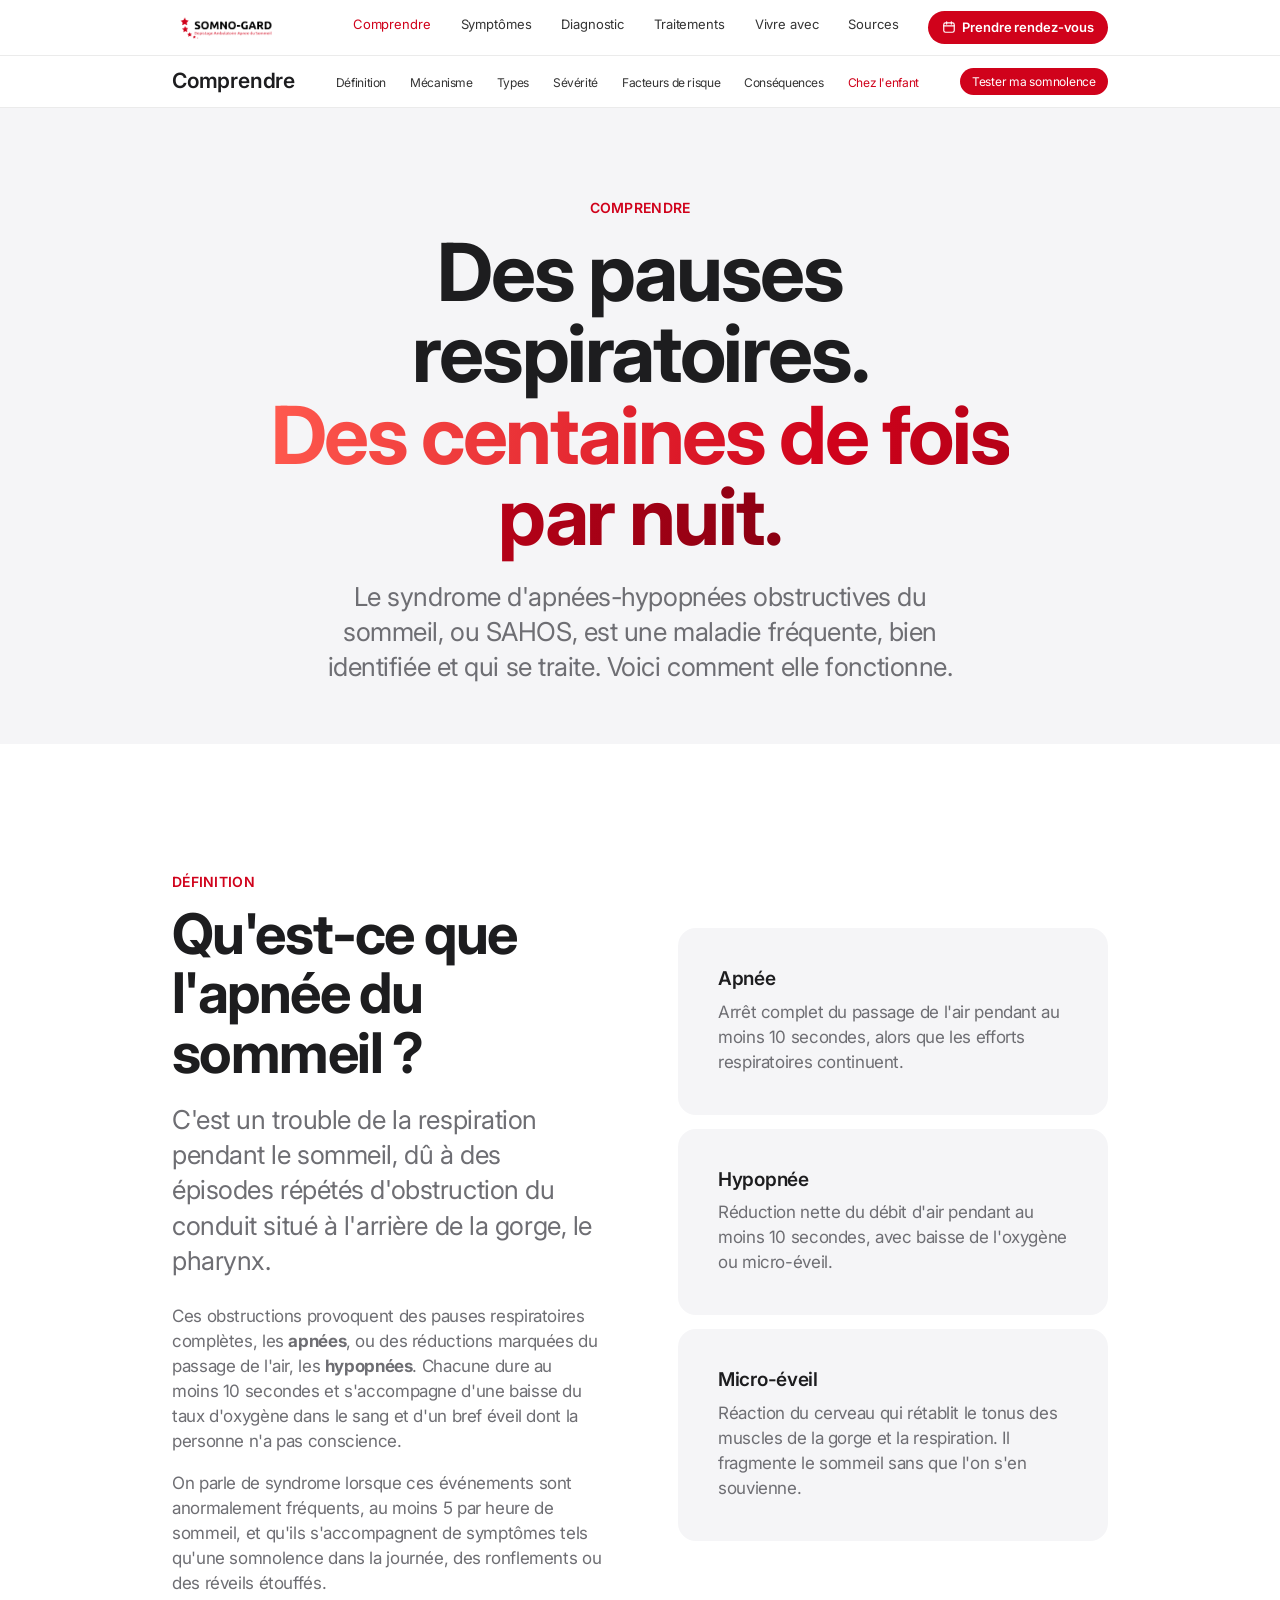
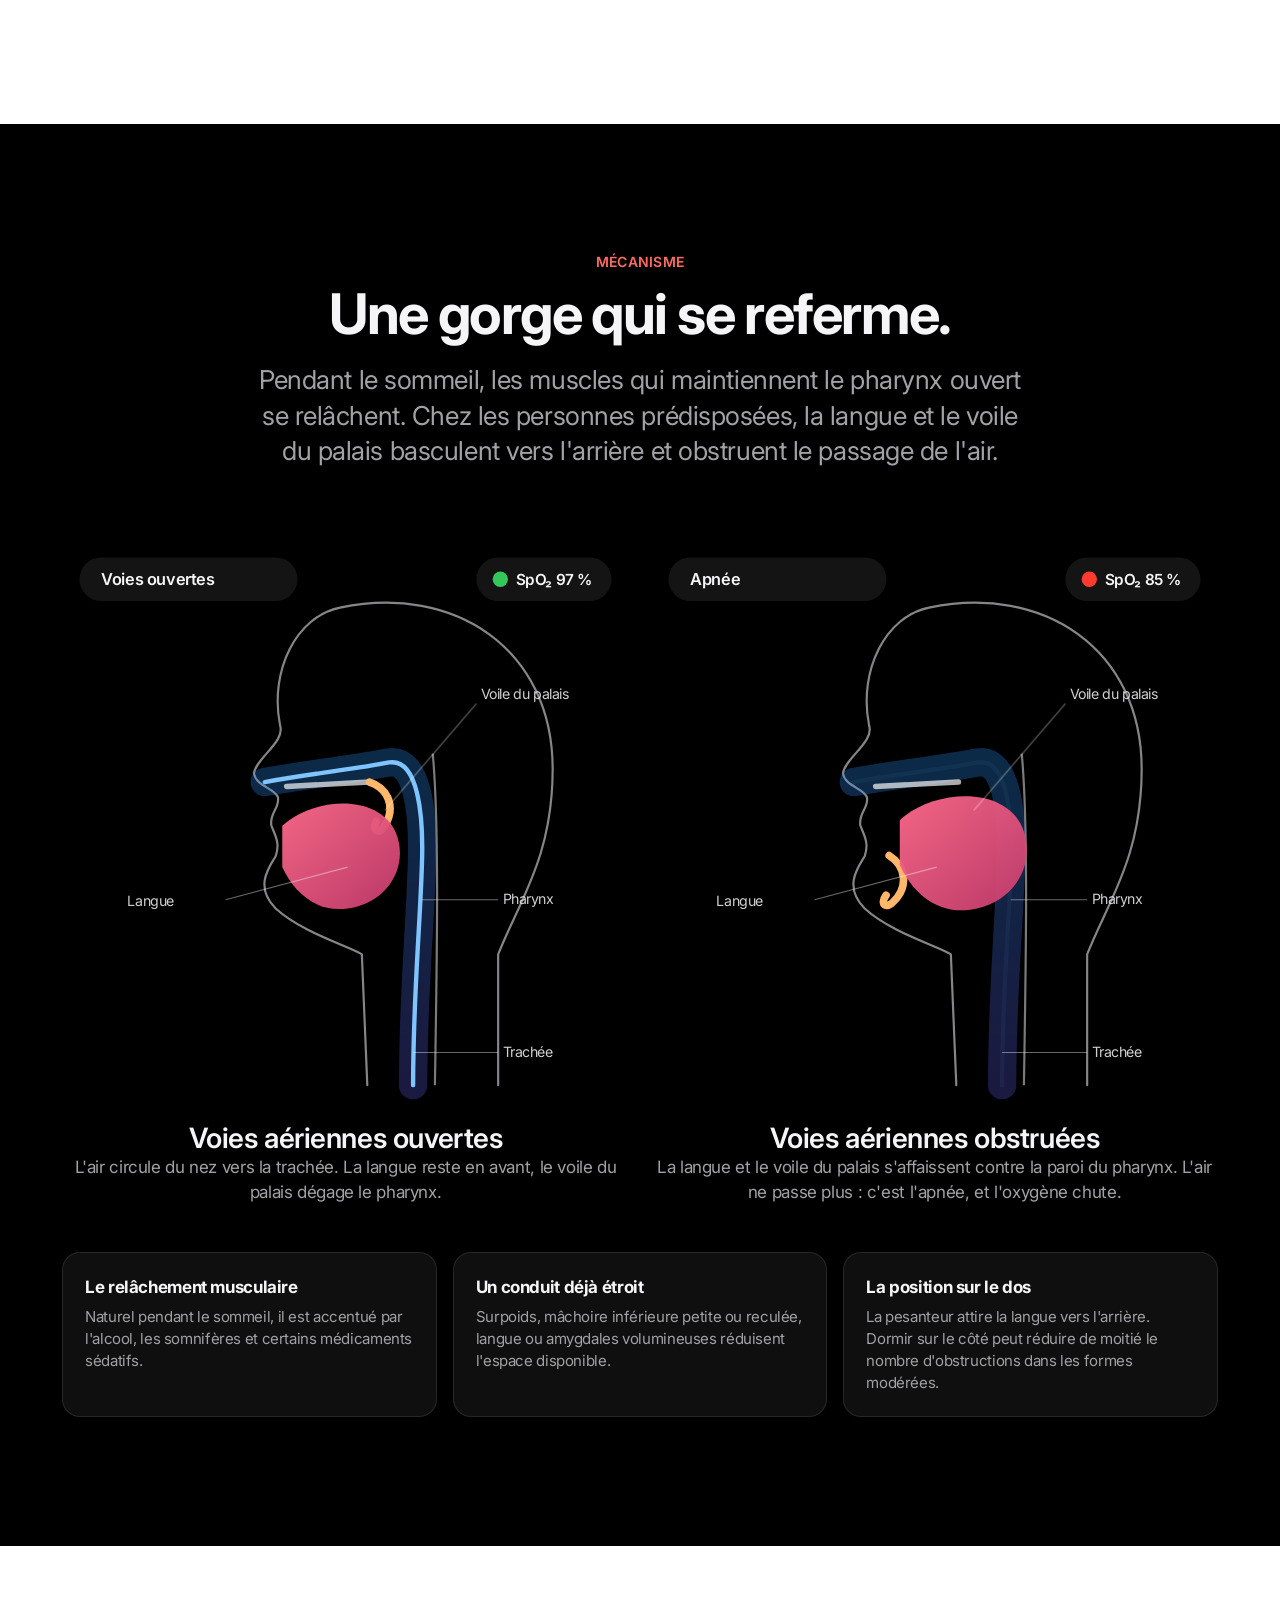
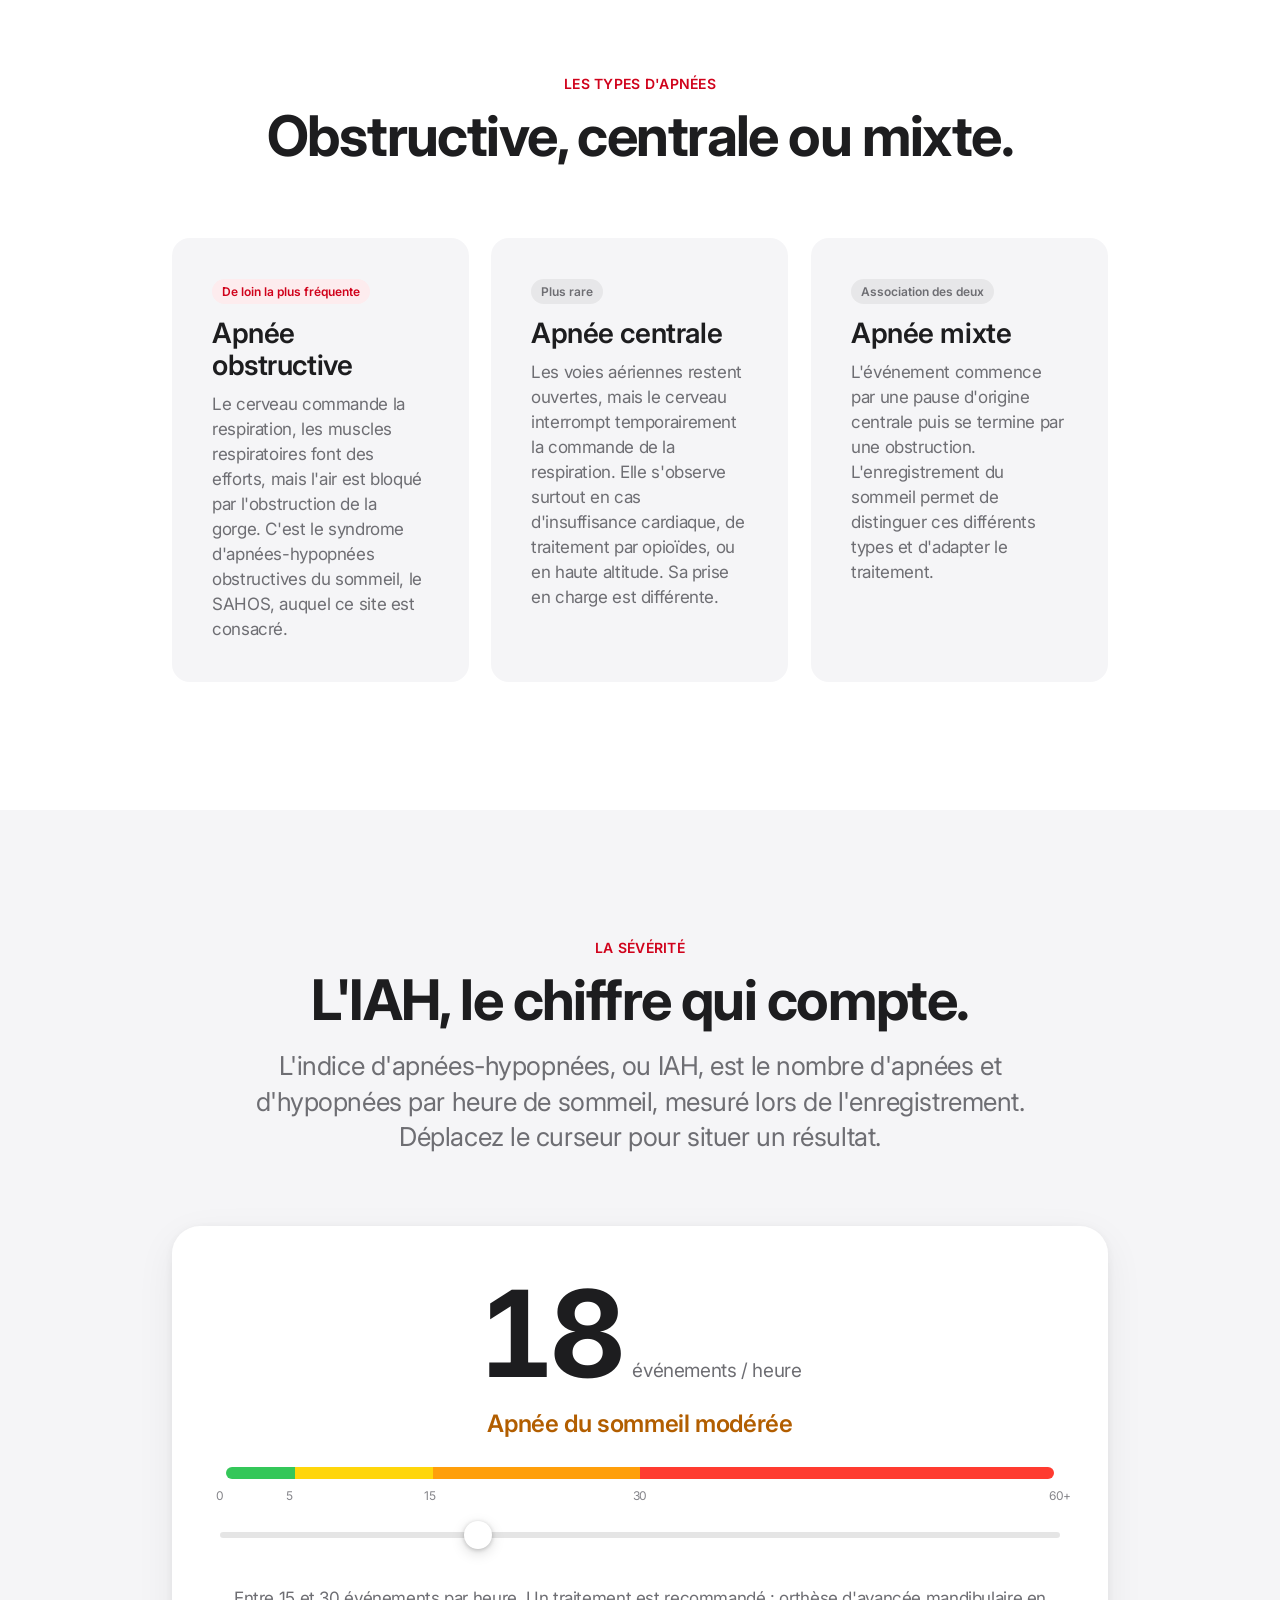
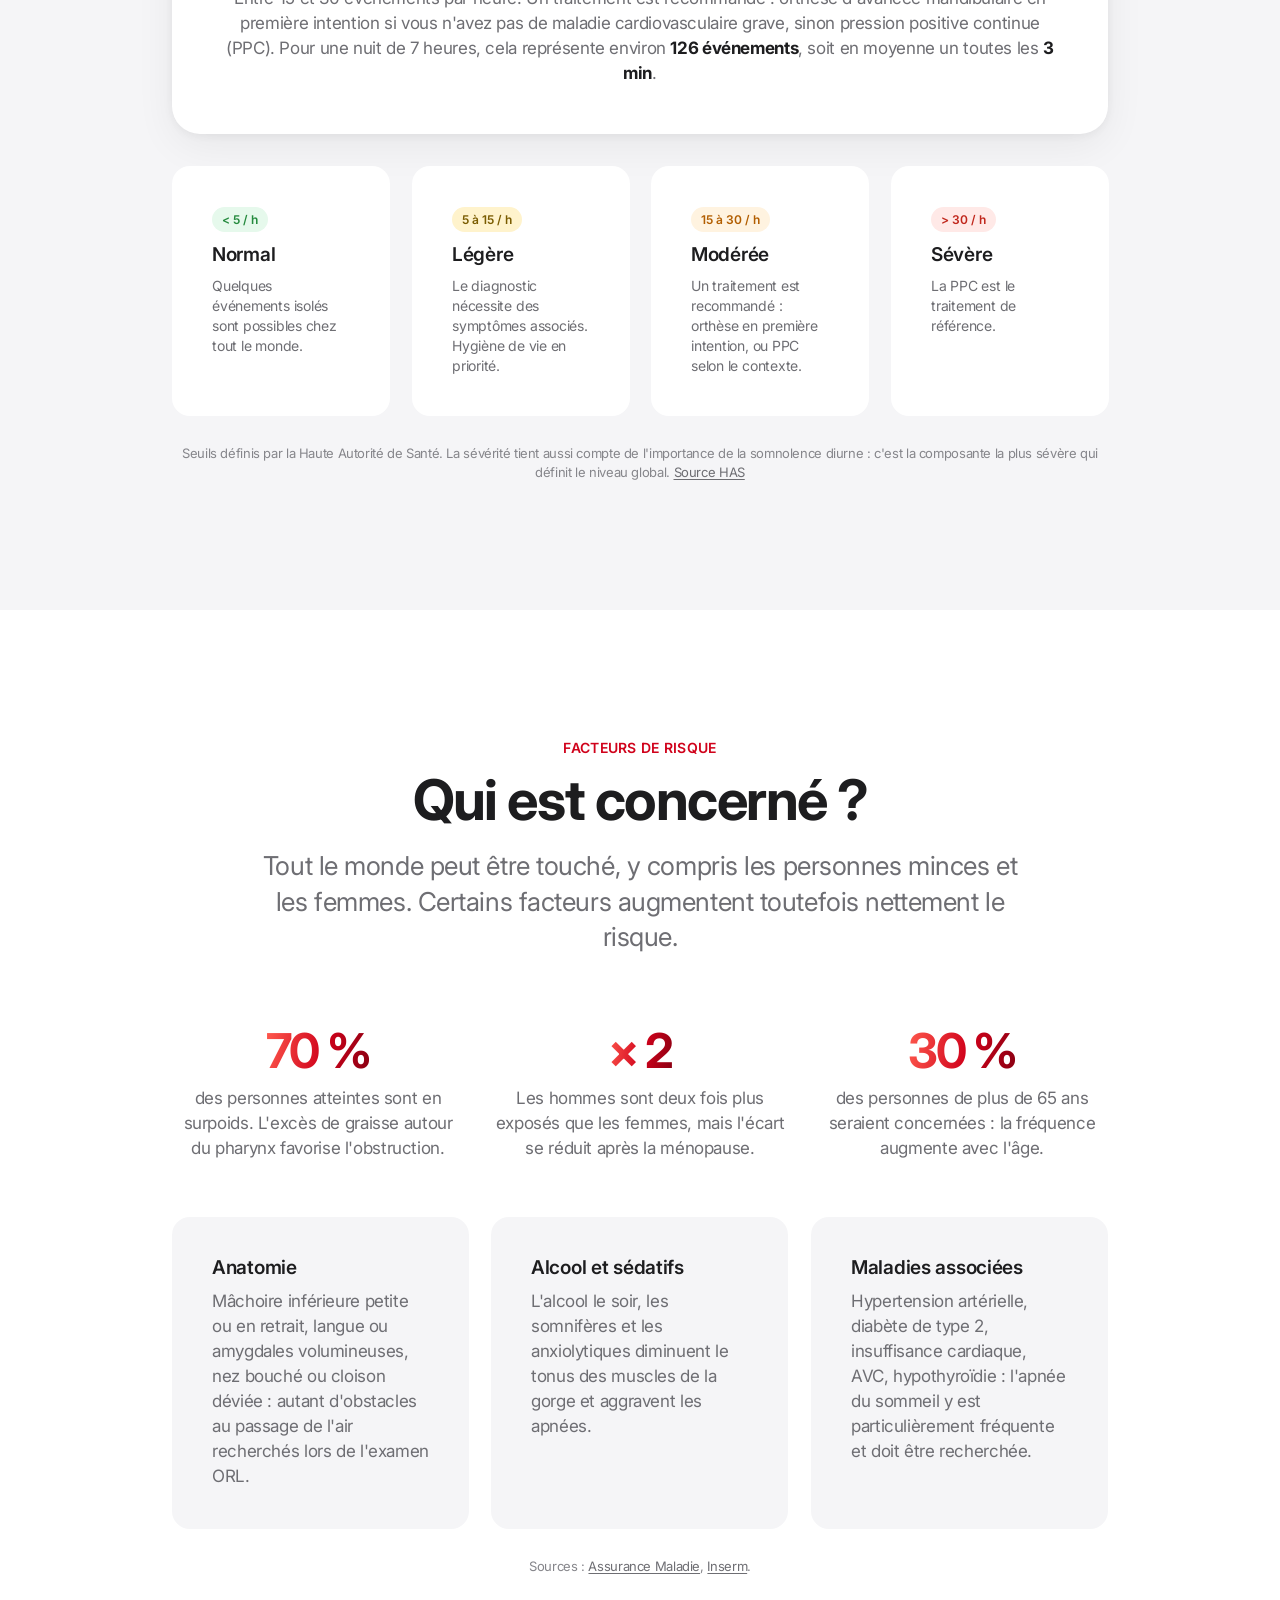
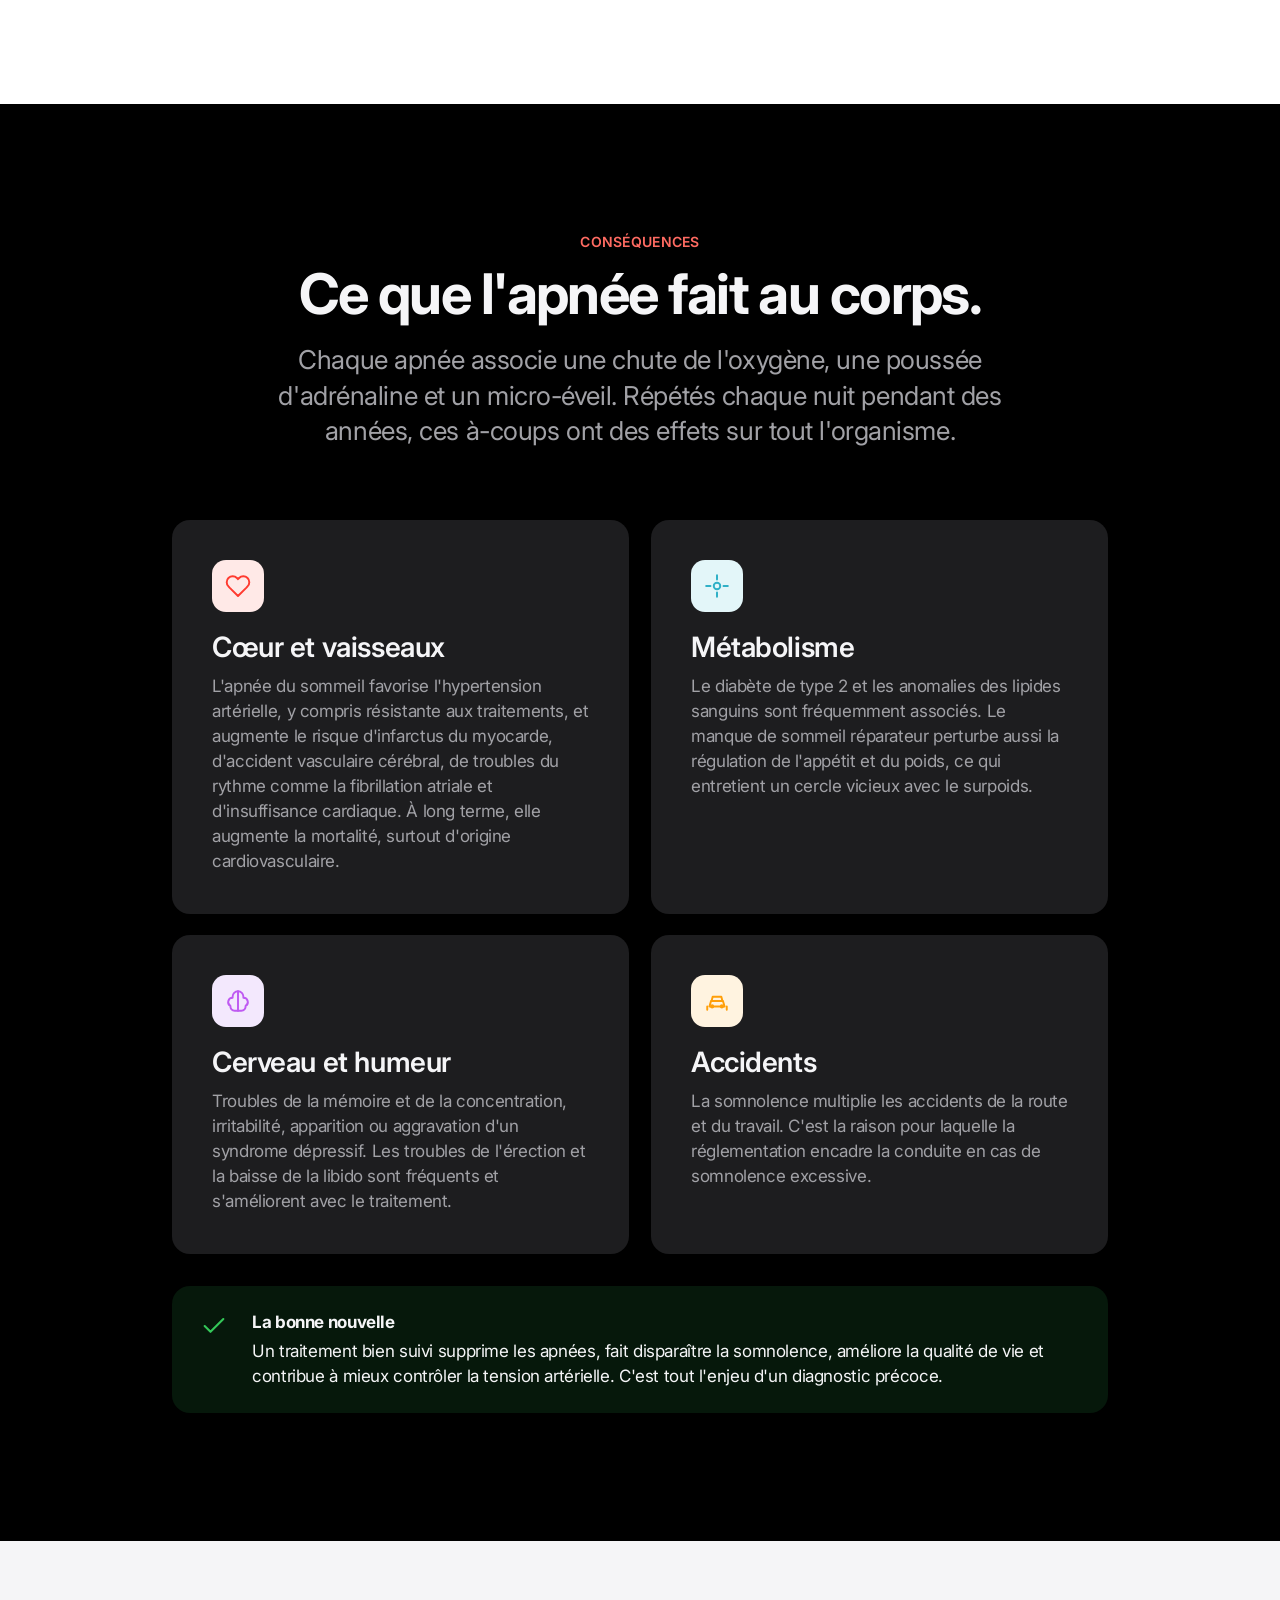
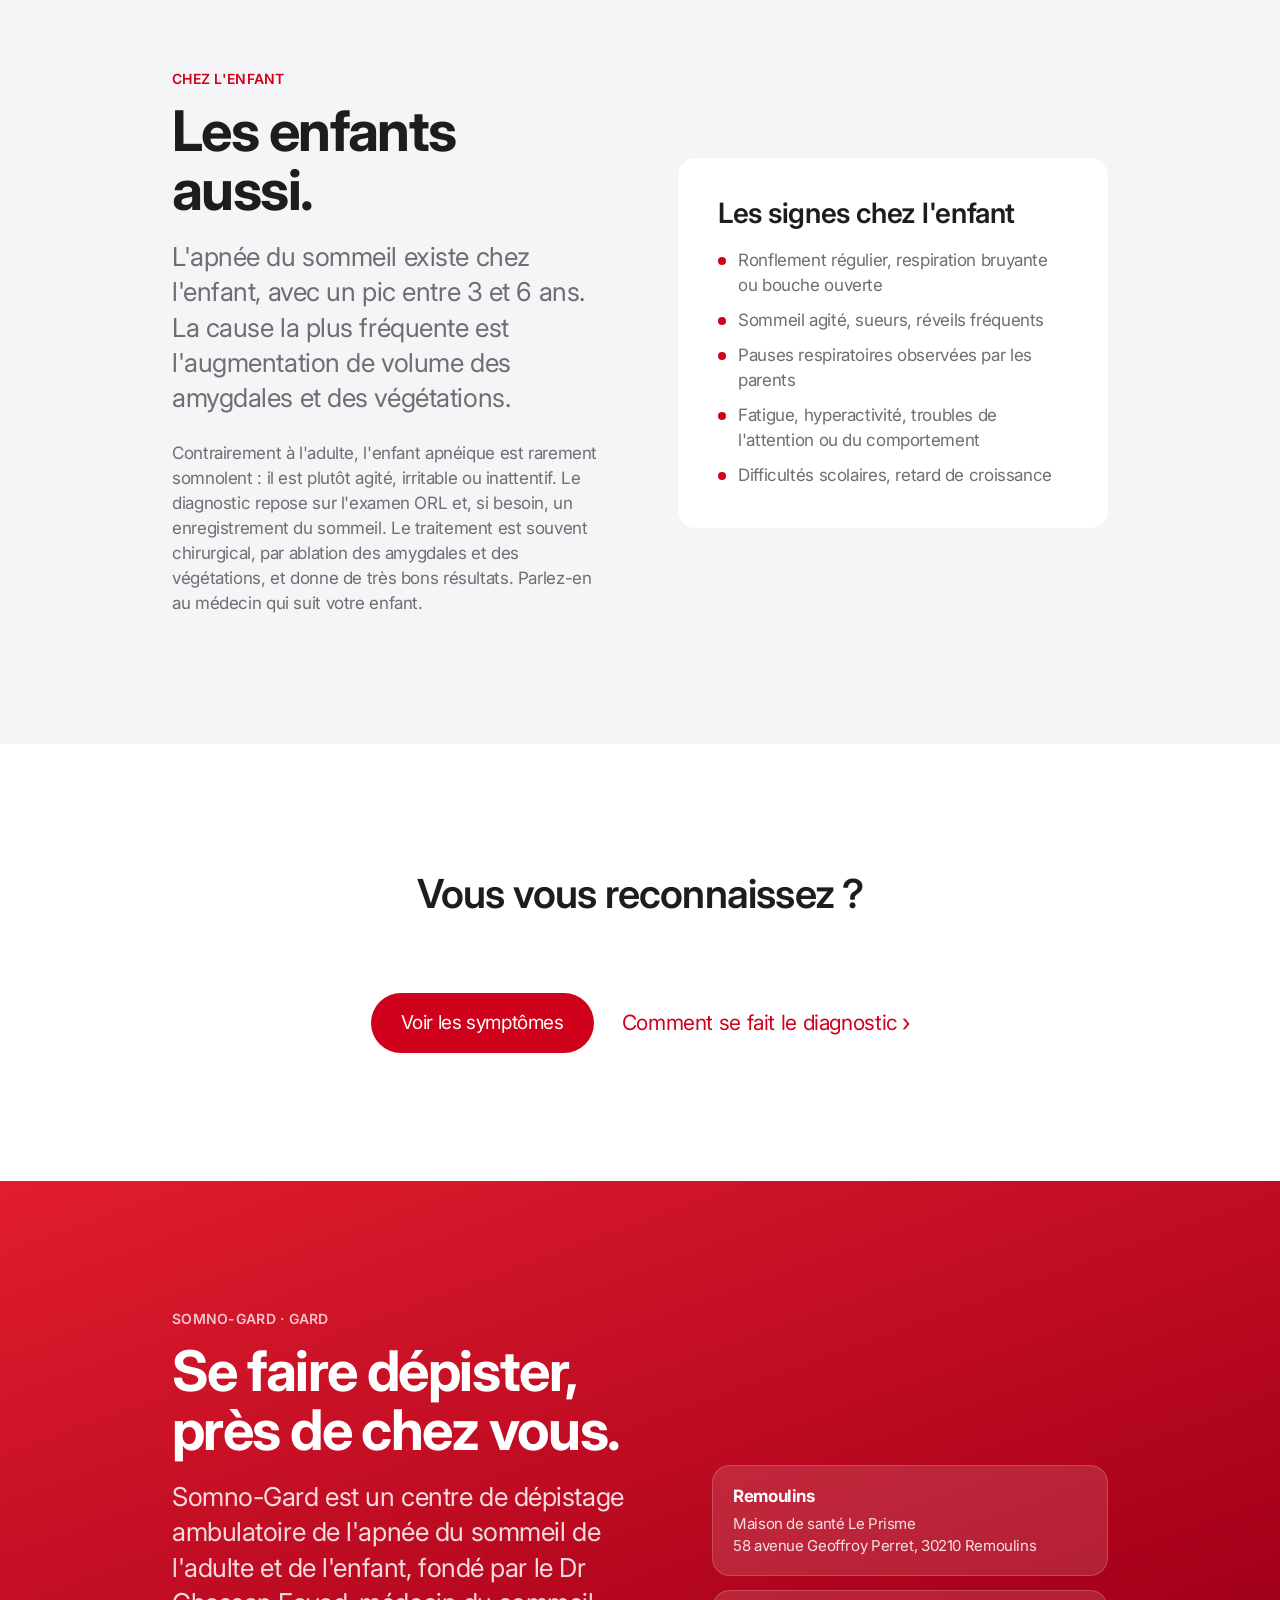
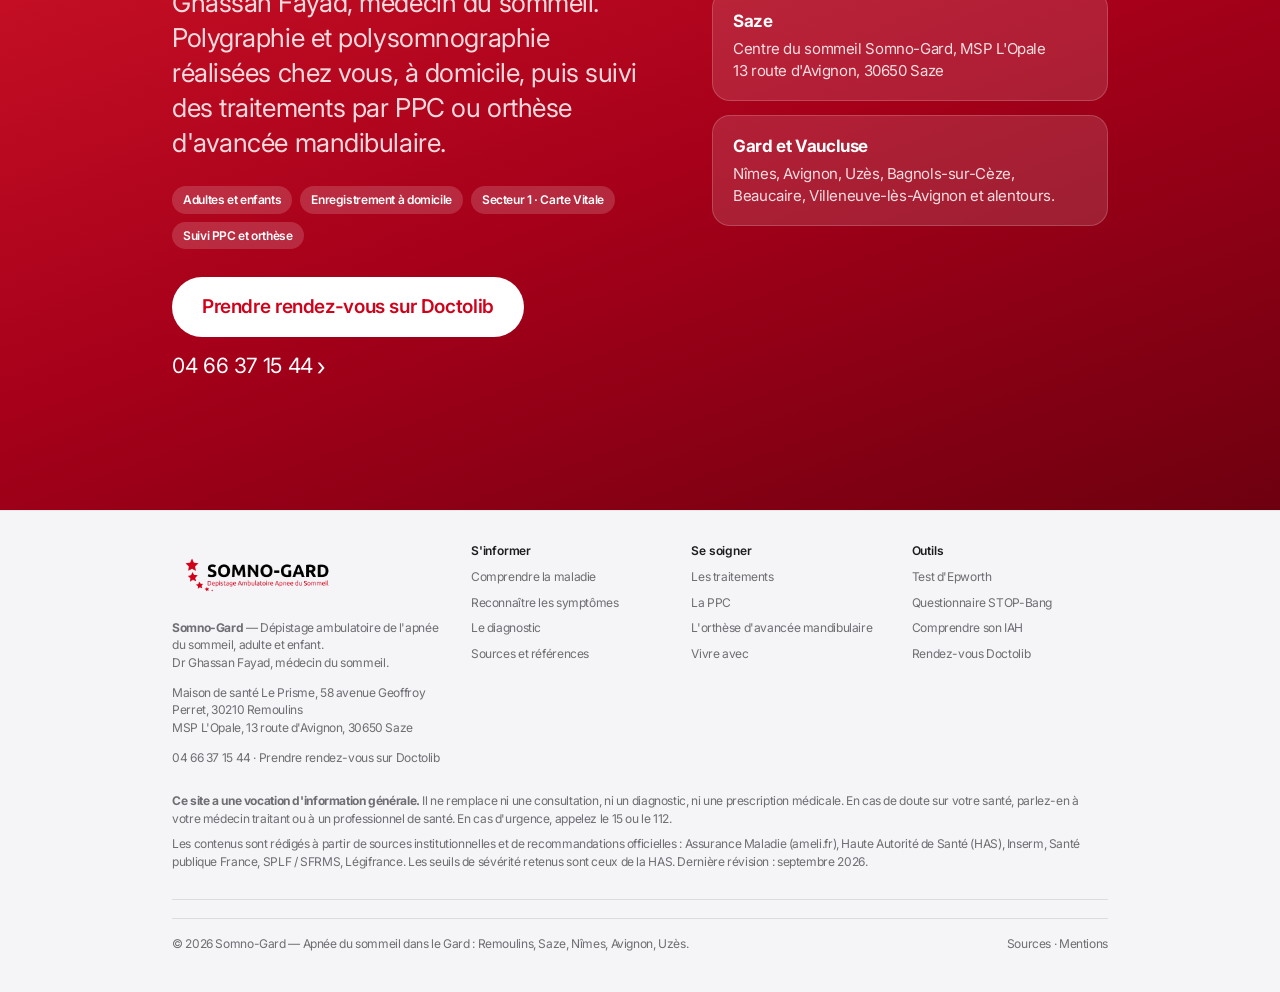
==== commit 304f3946: "Identité Somno-Gard, STOP-Bang, rendez-vous Doctolib et SEO - Logo Somno-Gard en navigation, héros e" ====
--- a/comprendre.html
+++ b/comprendre.html
@@ -3,22 +3,38 @@
 <head>
   <meta charset="utf-8">
   <meta name="viewport" content="width=device-width, initial-scale=1">
-  <title>Comprendre l'apnée du sommeil — définition, mécanisme, sévérité</title>
-  <meta name="description" content="Qu'est-ce que le syndrome d'apnées-hypopnées obstructives du sommeil ? Mécanisme, types, indice IAH, facteurs de risque et conséquences, d'après l'Assurance Maladie, la HAS et l'Inserm.">
+  <title>Apnée du sommeil : définition, causes, IAH et conséquences | Somno-Gard</title>
+  <meta name="description" content="Qu&#x27;est-ce que le syndrome d&#x27;apnées-hypopnées obstructives du sommeil ? Mécanisme, types, indice IAH, facteurs de risque et conséquences cardiovasculaires, expliqués par Somno-Gard, centre du sommeil dans le Gard.">
   <meta name="theme-color" content="#f5f5f7">
   <link rel="preconnect" href="https://fonts.googleapis.com">
   <link rel="preconnect" href="https://fonts.gstatic.com" crossorigin>
   <link rel="stylesheet" href="https://fonts.googleapis.com/css2?family=Inter:wght@400;500;600;700&display=swap">
   <link rel="stylesheet" href="assets/css/style.css">
+  <link rel="canonical" href="https://92cwv6fymm-cmd.github.io/Info/comprendre.html">
+  <meta name="robots" content="index, follow, max-image-preview:large">
+  <meta name="author" content="Somno-Gard – Dr Ghassan Fayad">
+  <meta name="geo.region" content="FR-30">
+  <meta name="geo.placename" content="Remoulins, Gard">
+  <meta property="og:type" content="website">
+  <meta property="og:site_name" content="Somno-Gard – Apnée du sommeil">
+  <meta property="og:locale" content="fr_FR">
+  <meta property="og:title" content="Apnée du sommeil : définition, causes, IAH et conséquences | Somno-Gard">
+  <meta property="og:description" content="Qu&#x27;est-ce que le syndrome d&#x27;apnées-hypopnées obstructives du sommeil ? Mécanisme, types, indice IAH, facteurs de risque et conséquences cardiovasculaires, expliqués par Somno-Gard, centre du sommeil dans le Gard.">
+  <meta property="og:url" content="https://92cwv6fymm-cmd.github.io/Info/comprendre.html">
+  <meta property="og:image" content="https://92cwv6fymm-cmd.github.io/Info/assets/img/logo-somno-gard.png">
+  <meta property="og:image:alt" content="Logo Somno-Gard, dépistage ambulatoire de l'apnée du sommeil">
+  <meta name="twitter:card" content="summary_large_image">
+  <meta name="twitter:title" content="Apnée du sommeil : définition, causes, IAH et conséquences | Somno-Gard">
+  <meta name="twitter:description" content="Qu&#x27;est-ce que le syndrome d&#x27;apnées-hypopnées obstructives du sommeil ? Mécanisme, types, indice IAH, facteurs de risque et conséquences cardiovasculaires, expliqués par Somno-Gard, centre du sommeil dans le Gard.">
+  <meta name="twitter:image" content="https://92cwv6fymm-cmd.github.io/Info/assets/img/logo-somno-gard.png">
+  <script type="application/ld+json">{"@context": "https://schema.org", "@graph": [{"@type": "MedicalClinic", "@id": "https://92cwv6fymm-cmd.github.io/Info/#organisation", "name": "Somno-Gard", "alternateName": "Somno-Gard – Dépistage ambulatoire de l'apnée du sommeil", "description": "Centre de dépistage ambulatoire de l'apnée du sommeil de l'adulte et de l'enfant dans le Gard : polygraphie et polysomnographie à domicile, suivi des traitements par PPC et orthèse d'avancée mandibulaire.", "url": "https://92cwv6fymm-cmd.github.io/Info/", "logo": "https://92cwv6fymm-cmd.github.io/Info/assets/img/logo-somno-gard.png", "image": "https://92cwv6fymm-cmd.github.io/Info/assets/img/logo-somno-gard.png", "telephone": "+33466371544", "medicalSpecialty": "Médecine du sommeil", "address": {"@type": "PostalAddress", "streetAddress": "Maison de santé Le Prisme, 58 avenue Geoffroy Perret", "postalCode": "30210", "addressLocality": "Remoulins", "addressRegion": "Gard", "addressCountry": "FR"}, "location": [{"@type": "Place", "name": "Somno-Gard Remoulins", "address": {"@type": "PostalAddress", "streetAddress": "Maison de santé Le Prisme, 58 avenue Geoffroy Perret", "postalCode": "30210", "addressLocality": "Remoulins", "addressRegion": "Gard", "addressCountry": "FR"}}, {"@type": "Place", "name": "Centre du sommeil Somno-Gard Saze", "address": {"@type": "PostalAddress", "streetAddress": "MSP L'Opale, 13 route d'Avignon", "postalCode": "30650", "addressLocality": "Saze", "addressRegion": "Gard", "addressCountry": "FR"}}], "areaServed": ["Gard", "Vaucluse", "Remoulins", "Saze", "Nîmes", "Avignon", "Uzès", "Bagnols-sur-Cèze", "Beaucaire", "Villeneuve-lès-Avignon"], "founder": {"@id": "https://92cwv6fymm-cmd.github.io/Info/#medecin"}, "sameAs": ["https://www.doctolib.fr/cabinet-medical/remoulins/somno-gard-dr-ghassan-fayad", "https://somno-gard.fr/", "https://www.facebook.com/p/Somno-Gard-100092024403790/", "https://fr.linkedin.com/in/ghassan-fayad-somnogard"], "potentialAction": {"@type": "ReserveAction", "name": "Prendre rendez-vous", "target": {"@type": "EntryPoint", "urlTemplate": "https://www.doctolib.fr/cabinet-medical/remoulins/somno-gard-dr-ghassan-fayad", "inLanguage": "fr"}}}, {"@type": "Physician", "@id": "https://92cwv6fymm-cmd.github.io/Info/#medecin", "name": "Dr Ghassan Fayad", "honorificPrefix": "Dr", "medicalSpecialty": "Médecine du sommeil", "description": "Médecin du sommeil, dépistage et traitement des troubles respiratoires du sommeil de l'adulte et de l'enfant.", "worksFor": {"@id": "https://92cwv6fymm-cmd.github.io/Info/#organisation"}, "url": "https://www.doctolib.fr/cabinet-medical/remoulins/somno-gard-dr-ghassan-fayad", "telephone": "+33466371544"}, {"@type": "WebSite", "@id": "https://92cwv6fymm-cmd.github.io/Info/#site", "name": "Somno-Gard – Apnée du sommeil", "url": "https://92cwv6fymm-cmd.github.io/Info/", "inLanguage": "fr-FR", "publisher": {"@id": "https://92cwv6fymm-cmd.github.io/Info/#organisation"}}, {"@type": "MedicalWebPage", "@id": "https://92cwv6fymm-cmd.github.io/Info/comprendre.html#page", "url": "https://92cwv6fymm-cmd.github.io/Info/comprendre.html", "name": "Apnée du sommeil : définition, causes, IAH et conséquences | Somno-Gard", "description": "Qu'est-ce que le syndrome d'apnées-hypopnées obstructives du sommeil ? Mécanisme, types, indice IAH, facteurs de risque et conséquences cardiovasculaires, expliqués par Somno-Gard, centre du sommeil dans le Gard.", "inLanguage": "fr-FR", "isPartOf": {"@id": "https://92cwv6fymm-cmd.github.io/Info/#site"}, "about": {"@type": "MedicalCondition", "name": "Syndrome d'apnées-hypopnées obstructives du sommeil", "alternateName": ["Apnée du sommeil", "SAHOS", "SAOS"]}, "audience": {"@type": "MedicalAudience", "audienceType": "Patient"}, "lastReviewed": "2026-09-07", "dateModified": "2026-09-07"}, {"@type": "BreadcrumbList", "itemListElement": [{"@type": "ListItem", "position": 1, "name": "Accueil", "item": "https://92cwv6fymm-cmd.github.io/Info/"}, {"@type": "ListItem", "position": 2, "name": "Comprendre", "item": "https://92cwv6fymm-cmd.github.io/Info/comprendre.html"}]}]}</script>
   <link rel="icon" href="assets/img/favicon.svg" type="image/svg+xml">
+  <link rel="apple-touch-icon" href="assets/img/logo-somno-gard.png">
 </head>
 <body>
 <header class="nav">
   <div class="nav__inner">
-    <a class="nav__brand" href="index.html" aria-label="Accueil — Apnée du sommeil">
-      <svg viewBox="0 0 24 24" fill="none" stroke="currentColor" stroke-width="1.8" stroke-linecap="round" stroke-linejoin="round" aria-hidden="true"><path d="M20.5 14.5A8.5 8.5 0 0 1 9.5 3.5a7 7 0 1 0 11 11z"/></svg>
-      Apnée du sommeil
-    </a>
+    <a class="nav__brand" href="index.html" aria-label="Somno-Gard — Accueil"><img src="assets/img/logo-somno-gard.png" alt="Somno-Gard, dépistage ambulatoire de l'apnée du sommeil" width="4096" height="1439"></a>
     <button class="nav__toggle" aria-label="Ouvrir le menu" aria-expanded="false" aria-controls="nav-links"><span></span><span></span><span></span></button>
     <ul class="nav__links" id="nav-links">
       <li><a href="comprendre.html" aria-current="page">Comprendre</a></li>
@@ -27,9 +43,11 @@
       <li><a href="traitements.html">Traitements</a></li>
       <li><a href="vivre-avec.html">Vivre avec</a></li>
       <li><a href="sources.html">Sources</a></li>
+      <li><a class="nav__cta" href="https://www.doctolib.fr/cabinet-medical/remoulins/somno-gard-dr-ghassan-fayad" target="_blank" rel="noopener"><svg viewBox="0 0 24 24" fill="none" stroke="currentColor" stroke-width="2" stroke-linecap="round" stroke-linejoin="round" aria-hidden="true"><rect x="3" y="5" width="18" height="16" rx="3"/><path d="M3 10h18M8 3v4M16 3v4"/></svg>Prendre rendez-vous</a></li>
     </ul>
   </div>
 </header>
+<div class="cta-float"><a href="https://www.doctolib.fr/cabinet-medical/remoulins/somno-gard-dr-ghassan-fayad" target="_blank" rel="noopener"><svg viewBox="0 0 24 24" fill="none" stroke="currentColor" stroke-width="2" stroke-linecap="round" stroke-linejoin="round" aria-hidden="true"><rect x="3" y="5" width="18" height="16" rx="3"/><path d="M3 10h18M8 3v4M16 3v4"/></svg>Prendre rendez-vous sur Doctolib</a></div>
 <main>
   <nav class="subnav" aria-label="Sommaire de la page">
     <div class="subnav__inner">
@@ -233,7 +251,7 @@
       </div>
       <div class="grid grid--4" style="margin-top:32px">
         <div class="card card--flat reveal" style="--d:0"><span class="tag tag--ok">&lt; 5 / h</span><h3 class="subtitle" style="font-size:19px;margin-top:12px">Normal</h3><p class="small">Quelques événements isolés sont possibles chez tout le monde.</p></div>
-        <div class="card card--flat reveal" style="--d:1"><span class="tag" style="background:#fff8d6;color:#8a6d00">5 à 15 / h</span><h3 class="subtitle" style="font-size:19px;margin-top:12px">Légère</h3><p class="small">Le diagnostic nécessite des symptômes associés. Hygiène de vie en priorité.</p></div>
+        <div class="card card--flat reveal" style="--d:1"><span class="tag" style="background:#fff3cc;color:#7a5c00">5 à 15 / h</span><h3 class="subtitle" style="font-size:19px;margin-top:12px">Légère</h3><p class="small">Le diagnostic nécessite des symptômes associés. Hygiène de vie en priorité.</p></div>
         <div class="card card--flat reveal" style="--d:2"><span class="tag tag--warn">15 à 30 / h</span><h3 class="subtitle" style="font-size:19px;margin-top:12px">Modérée</h3><p class="small">Un traitement est recommandé : orthèse en première intention, ou PPC selon le contexte.</p></div>
         <div class="card card--flat reveal" style="--d:3"><span class="tag tag--danger">&gt; 30 / h</span><h3 class="subtitle" style="font-size:19px;margin-top:12px">Sévère</h3><p class="small">La PPC est le traitement de référence.</p></div>
       </div>
@@ -336,20 +354,44 @@
       </div>
     </div>
   </section>
+  <section class="section rdv" id="rendez-vous" aria-labelledby="rdv-title">
+    <div class="container">
+      <div class="rdv__grid">
+        <div class="reveal reveal--left">
+          <p class="eyebrow">Somno-Gard · Gard</p>
+          <h2 id="rdv-title" class="headline">Se faire dépister,<br>près de chez vous.</h2>
+          <p class="lead" style="margin-top:18px">Somno-Gard est un centre de dépistage ambulatoire de l'apnée du sommeil de l'adulte et de l'enfant, fondé par le Dr Ghassan Fayad, médecin du sommeil. Polygraphie et polysomnographie réalisées chez vous, à domicile, puis suivi des traitements par PPC ou orthèse d'avancée mandibulaire.</p>
+          <div class="rdv__badges"><span>Adultes et enfants</span><span>Enregistrement à domicile</span><span>Secteur 1 · Carte Vitale</span><span>Suivi PPC et orthèse</span></div>
+          <div class="cta-row" style="justify-content:flex-start">
+            <a class="btn btn--light btn--large" href="https://www.doctolib.fr/cabinet-medical/remoulins/somno-gard-dr-ghassan-fayad" target="_blank" rel="noopener">Prendre rendez-vous sur Doctolib</a>
+            <a class="link link--large" href="tel:+33466371544">04 66 37 15 44</a>
+          </div>
+        </div>
+        <div class="rdv__sites reveal reveal--right">
+          <div class="rdv__site"><strong>Remoulins</strong><p>Maison de santé Le Prisme<br>58 avenue Geoffroy Perret, 30210 Remoulins</p></div>
+          <div class="rdv__site"><strong>Saze</strong><p>Centre du sommeil Somno-Gard, MSP L'Opale<br>13 route d'Avignon, 30650 Saze</p></div>
+          <div class="rdv__site"><strong>Gard et Vaucluse</strong><p>Nîmes, Avignon, Uzès, Bagnols-sur-Cèze, Beaucaire, Villeneuve-lès-Avignon et alentours.</p></div>
+        </div>
+      </div>
+    </div>
+  </section>
 </main>
 <footer class="footer">
   <div class="container">
-    <div class="footer__disclaimer">
-      <p><strong>Ce site a une vocation d'information générale.</strong> Il ne remplace ni une consultation, ni un diagnostic, ni une prescription médicale. En cas de doute sur votre santé, parlez-en à votre médecin traitant ou à un professionnel de santé. En cas d'urgence, appelez le 15 ou le 112.</p>
-      <p>Les contenus sont rédigés à partir de sources institutionnelles et de recommandations officielles : Assurance Maladie (ameli.fr), Haute Autorité de Santé (HAS), Inserm, Santé publique France, Société de pneumologie de langue française et Société française de recherche et médecine du sommeil (SPLF / SFRMS), Légifrance. Les seuils de sévérité retenus sont ceux de la HAS. Dernière révision : septembre 2026.</p>
-    </div>
-    <div class="footer__cols">
+    <div class="footer__cols" style="grid-template-columns:1.4fr 1fr 1fr 1fr">
+      <div>
+        <img class="logo logo--footer" src="assets/img/logo-somno-gard.png" alt="Somno-Gard" width="4096" height="1439" loading="lazy">
+        <p><strong>Somno-Gard</strong> — Dépistage ambulatoire de l'apnée du sommeil, adulte et enfant.<br>Dr Ghassan Fayad, médecin du sommeil.</p>
+        <p>Maison de santé Le Prisme, 58 avenue Geoffroy Perret, 30210 Remoulins<br>MSP L'Opale, 13 route d'Avignon, 30650 Saze</p>
+        <p><a href="tel:+33466371544">04 66 37 15 44</a> · <a href="https://www.doctolib.fr/cabinet-medical/remoulins/somno-gard-dr-ghassan-fayad" target="_blank" rel="noopener">Prendre rendez-vous sur Doctolib</a></p>
+      </div>
       <div>
         <h4>S'informer</h4>
         <ul>
           <li><a href="comprendre.html">Comprendre la maladie</a></li>
           <li><a href="symptomes.html">Reconnaître les symptômes</a></li>
           <li><a href="diagnostic.html">Le diagnostic</a></li>
+          <li><a href="sources.html">Sources et références</a></li>
         </ul>
       </div>
       <div>
@@ -358,27 +400,25 @@
           <li><a href="traitements.html">Les traitements</a></li>
           <li><a href="traitements.html#ppc">La PPC</a></li>
           <li><a href="traitements.html#oam">L'orthèse d'avancée mandibulaire</a></li>
-        </ul>
-      </div>
-      <div>
-        <h4>Au quotidien</h4>
-        <ul>
           <li><a href="vivre-avec.html">Vivre avec</a></li>
-          <li><a href="vivre-avec.html#conduite">Conduite automobile</a></li>
-          <li><a href="vivre-avec.html#associations">Associations de patients</a></li>
         </ul>
       </div>
       <div>
         <h4>Outils</h4>
         <ul>
-          <li><a href="symptomes.html#epworth">Test de somnolence d'Epworth</a></li>
+          <li><a href="symptomes.html#epworth">Test d'Epworth</a></li>
+          <li><a href="symptomes.html#stopbang">Questionnaire STOP-Bang</a></li>
           <li><a href="comprendre.html#severite">Comprendre son IAH</a></li>
-          <li><a href="sources.html">Sources et références</a></li>
+          <li><a href="https://www.doctolib.fr/cabinet-medical/remoulins/somno-gard-dr-ghassan-fayad" target="_blank" rel="noopener">Rendez-vous Doctolib</a></li>
         </ul>
       </div>
     </div>
+    <div class="footer__disclaimer">
+      <p><strong>Ce site a une vocation d'information générale.</strong> Il ne remplace ni une consultation, ni un diagnostic, ni une prescription médicale. En cas de doute sur votre santé, parlez-en à votre médecin traitant ou à un professionnel de santé. En cas d'urgence, appelez le 15 ou le 112.</p>
+      <p>Les contenus sont rédigés à partir de sources institutionnelles et de recommandations officielles : Assurance Maladie (ameli.fr), Haute Autorité de Santé (HAS), Inserm, Santé publique France, SPLF / SFRMS, Légifrance. Les seuils de sévérité retenus sont ceux de la HAS. Dernière révision : septembre 2026.</p>
+    </div>
     <div class="footer__bottom">
-      <span>© <span data-year>2026</span> — Site d'information sur l'apnée du sommeil à destination des patients.</span>
+      <span>© <span data-year>2026</span> Somno-Gard — Apnée du sommeil dans le Gard : Remoulins, Saze, Nîmes, Avignon, Uzès.</span>
       <span><a href="sources.html">Sources</a> · <a href="sources.html#mentions">Mentions</a></span>
     </div>
   </div>
--- a/assets/css/style.css
+++ b/assets/css/style.css
@@ -19,9 +19,9 @@
   --text-on-dark: #f5f5f7;
   --text-on-dark-2: #a1a1a6;
 
-  --accent: #0071e3;
-  --accent-hover: #0077ed;
-  --accent-soft: #e8f1fd;
+  --accent: #d0021b;
+  --accent-hover: #b0001a;
+  --accent-soft: #fdecee;
 
   --ok: #34c759;
   --warn: #ff9f0a;
@@ -35,7 +35,7 @@
 
   --max: 980px;
   --max-wide: 1200px;
-  --nav-h: 48px;
+  --nav-h: 56px;
   --subnav-h: 52px;
 
   --ease: cubic-bezier(0.2, 0.65, 0.3, 1);
@@ -68,7 +68,7 @@
 a { color: var(--accent); text-decoration: none; }
 a:hover { text-decoration: underline; }
 button { font-family: inherit; }
-:focus-visible { outline: 3px solid rgba(0, 113, 227, 0.5); outline-offset: 3px; border-radius: 6px; }
+:focus-visible { outline: 3px solid rgba(208, 2, 27, 0.45); outline-offset: 3px; border-radius: 6px; }
 
 .visually-hidden {
   position: absolute !important; width: 1px; height: 1px; overflow: hidden;
@@ -93,11 +93,11 @@
 p:last-child { margin-bottom: 0; }
 
 .gradient-text {
-  background: linear-gradient(100deg, #2997ff 0%, #6b5cff 45%, #bf5af2 100%);
+  background: linear-gradient(100deg, #ff5a4e 0%, #d0021b 55%, #8a0012 100%);
   -webkit-background-clip: text; background-clip: text; color: transparent;
 }
 .gradient-text--warm {
-  background: linear-gradient(100deg, #ff9f0a 0%, #ff375f 60%, #bf5af2 100%);
+  background: linear-gradient(100deg, #ff9f0a 0%, #ff3b30 55%, #d0021b 100%);
   -webkit-background-clip: text; background-clip: text; color: transparent;
 }
 
@@ -111,7 +111,7 @@
   cursor: pointer; text-decoration: none; letter-spacing: -0.02em;
   transition: background 0.25s var(--ease), transform 0.25s var(--ease), box-shadow 0.25s var(--ease);
 }
-.btn:hover { background: var(--accent-hover); text-decoration: none; transform: translateY(-1px); box-shadow: 0 6px 20px rgba(0, 113, 227, 0.28); }
+.btn:hover { background: var(--accent-hover); text-decoration: none; transform: translateY(-1px); box-shadow: 0 6px 20px rgba(208, 2, 27, 0.3); }
 .btn:active { transform: translateY(0) scale(0.98); }
 .btn--secondary { background: rgba(0, 0, 0, 0.06); color: var(--text); }
 .btn--secondary:hover { background: rgba(0, 0, 0, 0.1); box-shadow: none; }
@@ -143,7 +143,7 @@
 .nav__brand:hover { text-decoration: none; }
 .nav__brand svg { width: 20px; height: 20px; }
 .nav__links { display: flex; gap: 30px; list-style: none; margin: 0; padding: 0; }
-.nav__links a { color: rgba(0, 0, 0, 0.8); font-size: 12px; letter-spacing: -0.01em; transition: color 0.2s; }
+.nav__links a { color: rgba(0, 0, 0, 0.8); font-size: 13px; letter-spacing: -0.01em; transition: color 0.2s; }
 .nav__links a:hover, .nav__links a[aria-current="page"] { color: var(--accent); text-decoration: none; }
 .nav__toggle { display: none; background: none; border: 0; width: 40px; height: 40px; cursor: pointer; position: relative; margin-right: -10px; }
 .nav__toggle span { position: absolute; left: 11px; right: 11px; height: 1.5px; background: var(--text); transition: transform 0.3s var(--ease), opacity 0.2s; }
@@ -193,8 +193,8 @@
 .section--alt { background: var(--bg-alt); }
 .section--dark { background: var(--bg-dark); color: var(--text-on-dark); }
 .section--dark .muted, .section--dark .lead { color: var(--text-on-dark-2); }
-.section--dark .eyebrow { color: #2997ff; }
-.section--dark .link { color: #2997ff; }
+.section--dark .eyebrow { color: #ff6b62; }
+.section--dark .link { color: #ff6b62; }
 .section--dark-2 { background: var(--bg-dark-2); color: var(--text-on-dark); }
 .section--dark-2 .muted, .section--dark-2 .lead { color: var(--text-on-dark-2); }
 
@@ -240,10 +240,10 @@
 .breath {
   position: absolute; left: 50%; top: 50%; width: min(70vw, 720px); aspect-ratio: 1; transform: translate(-50%, -50%);
   border-radius: 50%; filter: blur(2px);
-  background: radial-gradient(circle at 50% 50%, rgba(41, 151, 255, 0.55) 0%, rgba(107, 92, 255, 0.35) 30%, rgba(191, 90, 242, 0.12) 55%, transparent 70%);
+  background: radial-gradient(circle at 50% 50%, rgba(255, 90, 78, 0.5) 0%, rgba(208, 2, 27, 0.3) 30%, rgba(138, 0, 18, 0.12) 55%, transparent 70%);
   animation: breathe 6s var(--ease-io) infinite;
 }
-.breath--2 { width: min(48vw, 480px); animation-duration: 6s; animation-delay: -1.2s; opacity: 0.8; background: radial-gradient(circle, rgba(48, 176, 199, 0.45), transparent 65%); }
+.breath--2 { width: min(48vw, 480px); animation-duration: 6s; animation-delay: -1.2s; opacity: 0.8; background: radial-gradient(circle, rgba(255, 159, 10, 0.35), transparent 65%); }
 @keyframes breathe { 0%, 100% { transform: translate(-50%, -50%) scale(0.9); opacity: 0.7; } 50% { transform: translate(-50%, -50%) scale(1.1); opacity: 1; } }
 
 /* Tracé respiratoire animé */
@@ -287,7 +287,7 @@
 .card p { color: var(--text-2); }
 .card--dark { background: var(--bg-dark-2) !important; color: var(--text-on-dark); }
 .card--dark p { color: var(--text-on-dark-2); }
-.card--accent { background: linear-gradient(135deg, #0a84ff, #5e5ce6) !important; color: #fff; }
+.card--accent { background: linear-gradient(135deg, #e11d2e, #8a0012) !important; color: #fff; }
 .card--accent p, .card--accent .muted { color: rgba(255, 255, 255, 0.82); }
 .card--accent .link { color: #fff; }
 .card--tall { grid-row: span 2; }
@@ -311,12 +311,12 @@
 .steps { counter-reset: step; display: grid; gap: 0; position: relative; }
 .step { display: grid; grid-template-columns: 64px 1fr; gap: 20px; padding: 28px 0; border-top: 1px solid rgba(0, 0, 0, 0.1); }
 .step:last-child { border-bottom: 1px solid rgba(0, 0, 0, 0.1); }
-.step__num { counter-increment: step; width: 48px; height: 48px; border-radius: 50%; display: grid; place-items: center; background: var(--text); color: #fff; font-weight: 600; font-size: 18px; }
+.step__num { counter-increment: step; width: 48px; height: 48px; border-radius: 50%; display: grid; place-items: center; background: var(--accent); color: #fff; font-weight: 600; font-size: 18px; }
 .step__num::before { content: counter(step); }
 .step h3 { margin-bottom: 6px; }
 .step p { color: var(--text-2); }
 .section--dark .step { border-color: rgba(255, 255, 255, 0.14); }
-.section--dark .step__num { background: #fff; color: #000; }
+.section--dark .step__num { background: var(--accent); color: #fff; }
 .section--dark .step p { color: var(--text-on-dark-2); }
 
 /* Comparaison */
@@ -369,7 +369,7 @@
 .scrolly__steps { position: relative; min-height: 260px; }
 .scrolly__step { position: absolute; inset: 0; opacity: 0; transform: translateY(24px); transition: opacity 0.6s var(--ease), transform 0.6s var(--ease); pointer-events: none; }
 .scrolly__step.is-active { opacity: 1; transform: none; pointer-events: auto; }
-.scrolly__step .eyebrow { color: #2997ff; }
+.scrolly__step .eyebrow { color: #ff6b62; }
 .scrolly__step h3 { font-size: clamp(28px, 3.6vw, 44px); margin-bottom: 14px; }
 .scrolly__step p { color: var(--text-on-dark-2); font-size: 19px; max-width: 460px; }
 .scrolly__progress { position: absolute; left: 22px; bottom: 28px; display: flex; gap: 8px; }
@@ -430,7 +430,7 @@
 .seg input { position: absolute; opacity: 0; inset: 0; cursor: pointer; }
 .seg span { display: grid; place-items: center; min-width: 46px; height: 36px; border-radius: 9px; font-size: 15px; font-weight: 500; color: var(--text-2); transition: background 0.25s var(--ease), color 0.25s, box-shadow 0.25s; cursor: pointer; }
 .seg input:checked + span { background: #fff; color: var(--text); box-shadow: 0 1px 3px rgba(0, 0, 0, 0.12), 0 3px 8px rgba(0, 0, 0, 0.08); }
-.seg input:focus-visible + span { outline: 3px solid rgba(0, 113, 227, 0.5); }
+.seg input:focus-visible + span { outline: 3px solid rgba(208, 2, 27, 0.45); }
 .epworth__result { padding: clamp(28px, 4vw, 44px); border-top: 1px solid rgba(0, 0, 0, 0.08); background: var(--bg-alt); display: grid; grid-template-columns: auto 1fr; gap: 24px 36px; align-items: center; }
 @media (max-width: 720px) { .epworth__result { grid-template-columns: 1fr; text-align: center; } }
 .epworth__score { font-size: clamp(56px, 8vw, 88px); font-weight: 700; letter-spacing: -0.05em; line-height: 1; font-variant-numeric: tabular-nums; }
@@ -456,7 +456,7 @@
 .tile h3 { font-size: 24px; margin-bottom: 8px; }
 .tile p { color: var(--text-2); margin: 0; font-size: 15px; }
 .tile--dark { background: var(--bg-dark-2); color: #fff; } .tile--dark p { color: var(--text-on-dark-2); } .tile--dark .tile__eyebrow { color: rgba(255, 255, 255, 0.6); }
-.tile--blue { background: linear-gradient(160deg, #0a84ff, #5e5ce6); color: #fff; } .tile--blue p { color: rgba(255, 255, 255, 0.85); } .tile--blue .tile__eyebrow { color: rgba(255, 255, 255, 0.7); }
+.tile--blue { background: linear-gradient(160deg, #e11d2e, #8a0012); color: #fff; } .tile--blue p { color: rgba(255, 255, 255, 0.85); } .tile--blue .tile__eyebrow { color: rgba(255, 255, 255, 0.7); }
 
 /* --------------------------------------------------------------------------
    Section produit (PPC)
@@ -526,3 +526,60 @@
   .reveal { opacity: 1; transform: none; }
   .section--dark { background: #fff; color: #000; }
 }
+
+/* ==========================================================================
+   Identité Somno-Gard
+   ========================================================================== */
+.nav__brand img { height: 38px; width: auto; display: block; }
+.nav__cta { display: inline-flex; align-items: center; gap: 6px; padding: 7px 14px; border-radius: 980px; background: var(--accent); color: #fff !important; font-size: 13px !important; font-weight: 600; white-space: nowrap; transition: background 0.2s; }
+.nav__cta:hover { background: var(--accent-hover); text-decoration: none; }
+.nav__cta svg { width: 14px; height: 14px; }
+@media (max-width: 834px) { .nav__links li:last-child { border-bottom: 0; padding-top: 12px; } .nav__cta { display: inline-flex; padding: 12px 20px; font-size: 16px !important; } }
+
+.logo { display: block; width: min(360px, 70vw); height: auto; margin: 0 auto 28px; }
+.logo--footer { width: 170px; margin: 0 0 14px; }
+.logo--dark { filter: brightness(0) invert(1); opacity: 0.92; }
+
+/* Bandeau flottant "Prendre rendez-vous" (mobile) */
+.cta-float { position: fixed; left: 12px; right: 12px; bottom: 12px; z-index: 85; display: none; }
+.cta-float a { display: flex; align-items: center; justify-content: center; gap: 8px; padding: 14px 20px; border-radius: 980px; background: var(--accent); color: #fff; font-weight: 600; box-shadow: 0 10px 30px rgba(208, 2, 27, 0.35); text-decoration: none; }
+.cta-float svg { width: 18px; height: 18px; }
+@media (max-width: 834px) { .cta-float { display: block; } .to-top { bottom: 76px; } .footer { padding-bottom: 96px; } }
+
+/* Section prise de rendez-vous */
+.rdv { background: linear-gradient(160deg, #e11d2e 0%, #a6001a 60%, #6e000f 100%); color: #fff; }
+.rdv .eyebrow { color: rgba(255, 255, 255, 0.75); }
+.rdv .lead { color: rgba(255, 255, 255, 0.85); }
+.rdv .btn--light { color: var(--accent); font-weight: 600; }
+.rdv .link { color: #fff; }
+.rdv__grid { display: grid; grid-template-columns: 1.2fr 1fr; gap: clamp(28px, 5vw, 64px); align-items: center; }
+@media (max-width: 834px) { .rdv__grid { grid-template-columns: 1fr; } }
+.rdv__sites { display: grid; gap: 14px; }
+.rdv__site { background: rgba(255, 255, 255, 0.12); border: 1px solid rgba(255, 255, 255, 0.18); border-radius: var(--radius); padding: 18px 20px; -webkit-backdrop-filter: blur(10px); backdrop-filter: blur(10px); }
+.rdv__site strong { display: block; font-size: 17px; margin-bottom: 4px; }
+.rdv__site p { margin: 0; font-size: 15px; color: rgba(255, 255, 255, 0.85); }
+.rdv__site a { color: #fff; text-decoration: underline; text-underline-offset: 2px; }
+.rdv__badges { display: flex; gap: 8px; flex-wrap: wrap; margin-top: 18px; }
+.rdv__badges span { font-size: 12px; font-weight: 600; padding: 5px 11px; border-radius: 980px; background: rgba(255, 255, 255, 0.16); }
+
+/* Héros clair de la page d'accueil */
+.hero--brand { background: #fff; }
+.hero--brand .trace path { stroke: url(#traceGradient); }
+.hero--brand .breath { opacity: 0.35; }
+.hero--brand .scroll-hint { color: var(--text-3); }
+
+/* STOP-Bang */
+.stopbang .epworth__q p span { display: block; }
+.seg--yn span { min-width: 64px; }
+.bmi { display: flex; gap: 10px; flex-wrap: wrap; align-items: center; margin-top: 10px; }
+.bmi label { font-size: 13px; color: var(--text-2); display: flex; align-items: center; gap: 6px; }
+.bmi input { width: 78px; padding: 8px 10px; border: 1px solid rgba(0, 0, 0, 0.14); border-radius: 10px; font: inherit; font-size: 15px; }
+.bmi output { font-size: 13px; color: var(--text-2); }
+.bmi output strong { color: var(--text); }
+.risk-scale { display: grid; grid-template-columns: repeat(3, 1fr); gap: 16px; margin-top: 28px; }
+@media (max-width: 600px) { .risk-scale { grid-template-columns: 1fr; } }
+
+/* Ronflement : ondes rouges sur fond sombre */
+.snore { stroke: #ff6b62 !important; }
+.stopbang .bmi { display: flex; margin-top: 12px; }
+@media (max-width: 834px) { .scroll-hint { display: none; } .hero--brand { padding-bottom: 48px; } }
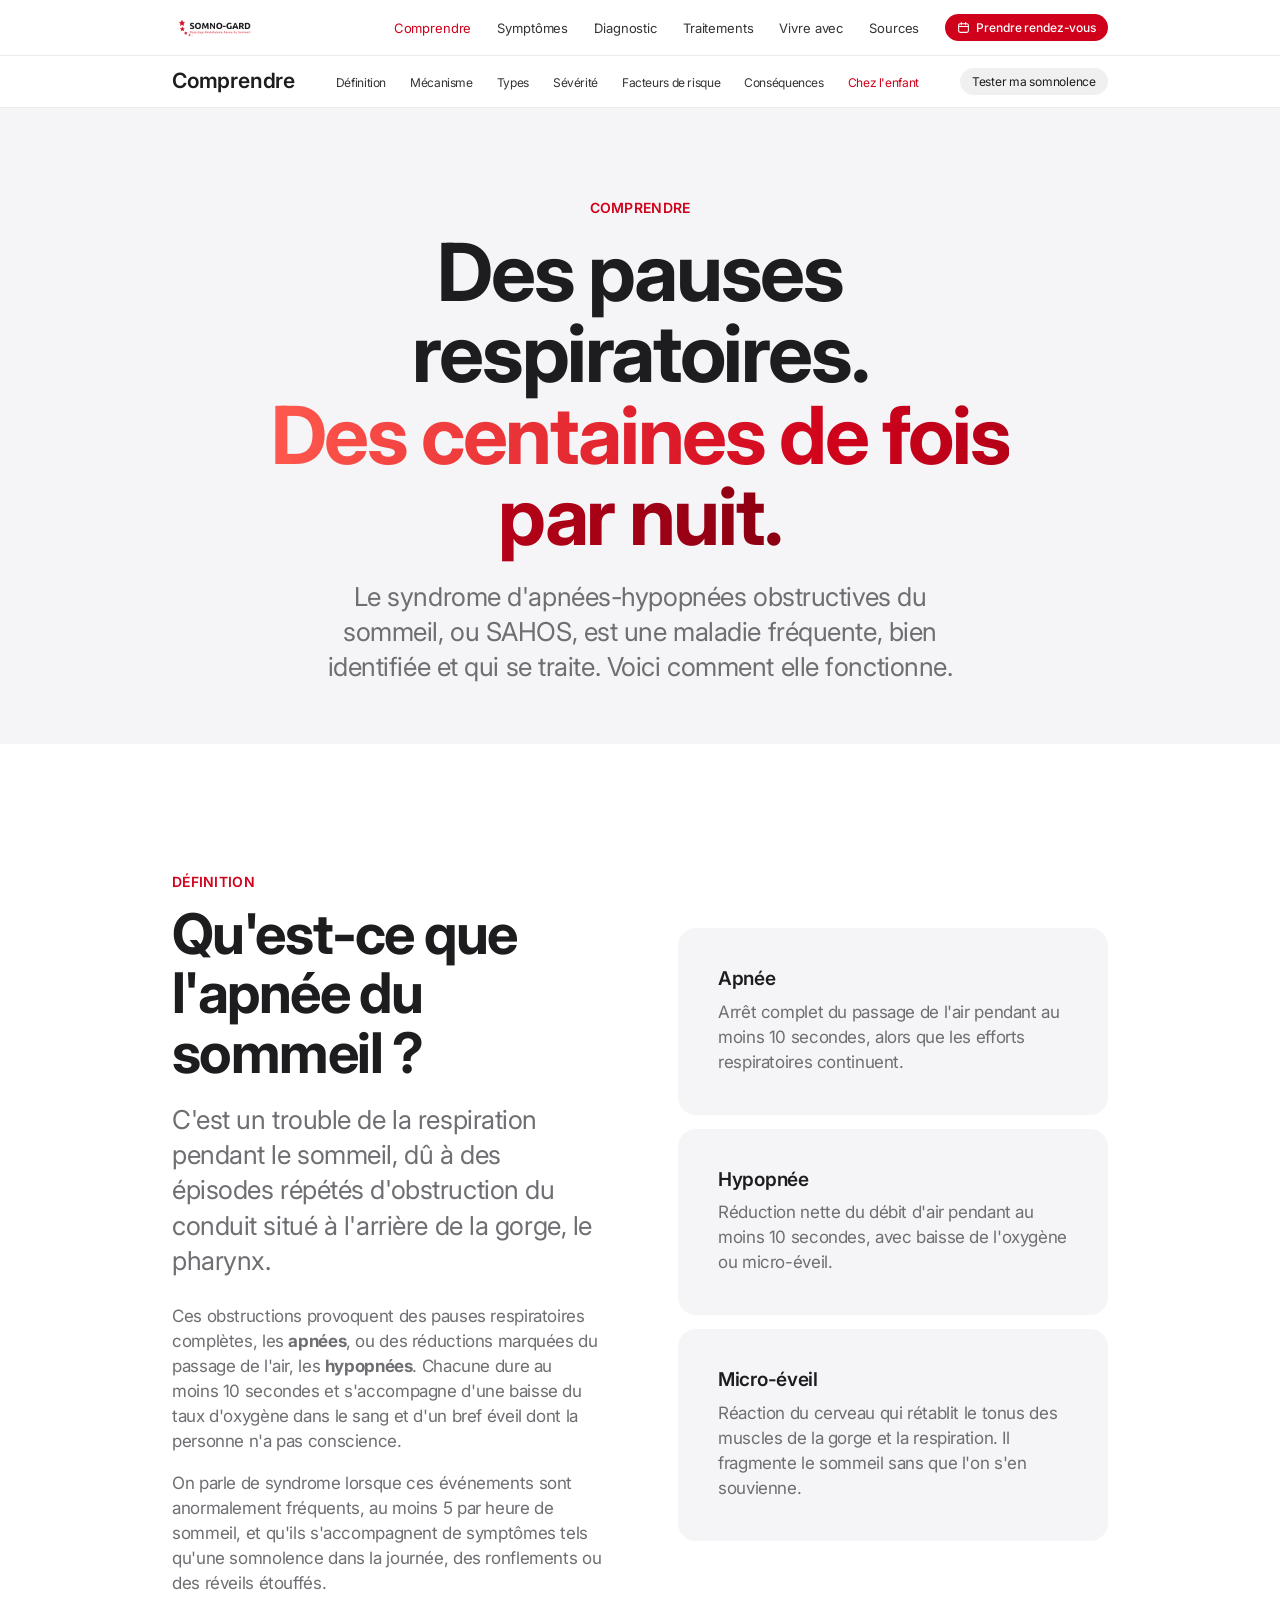
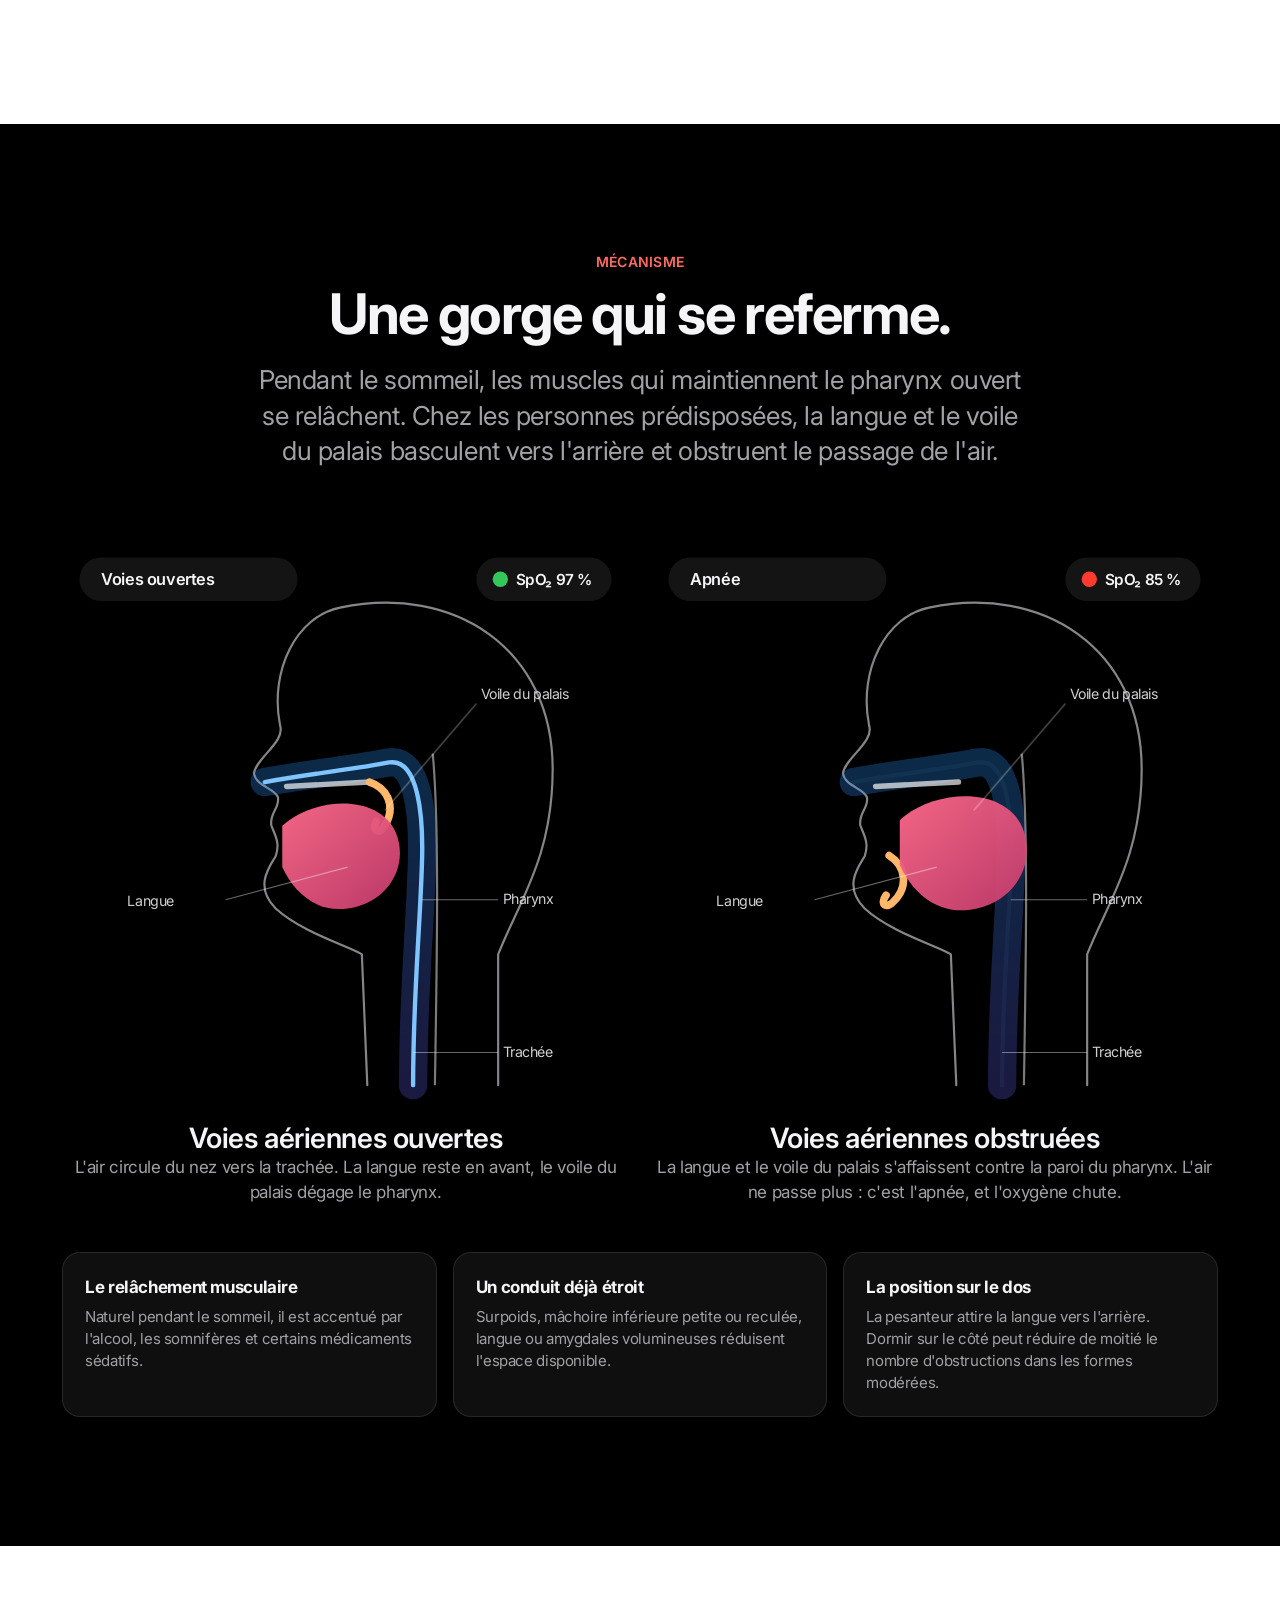
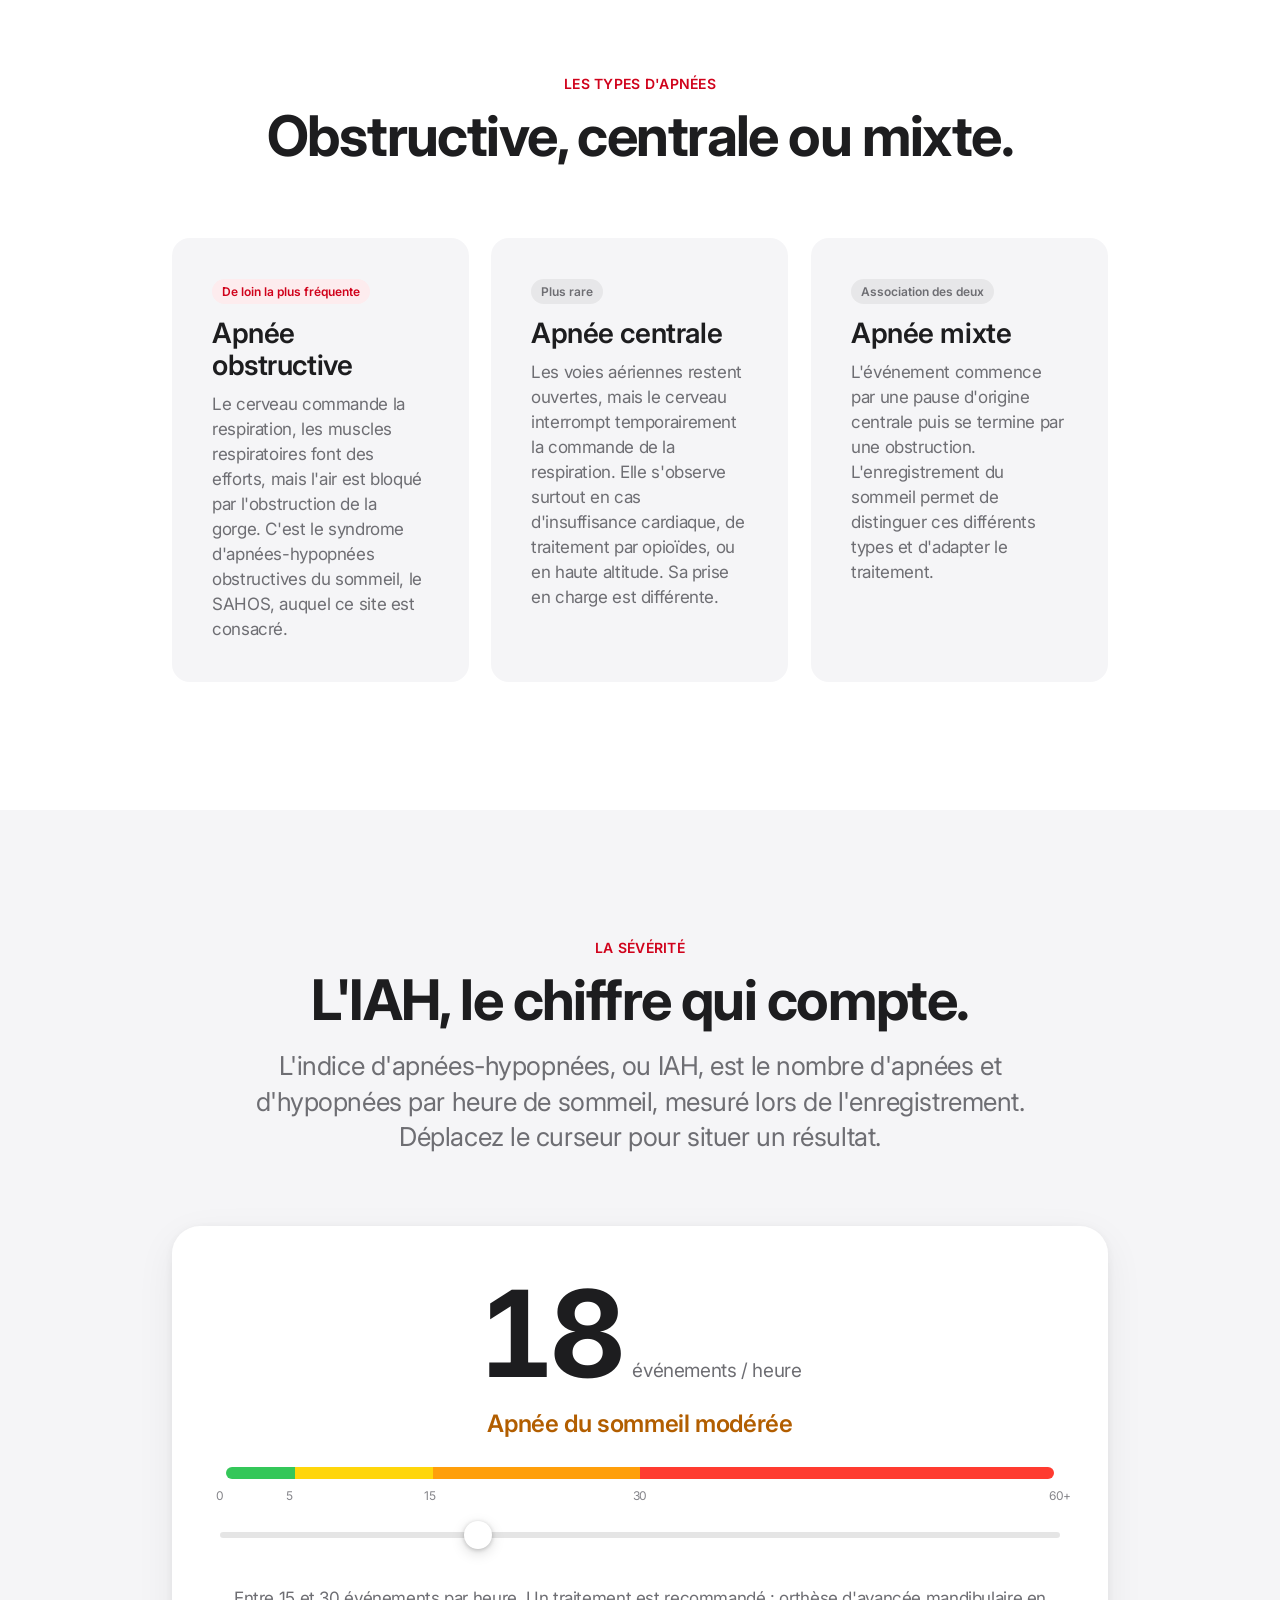
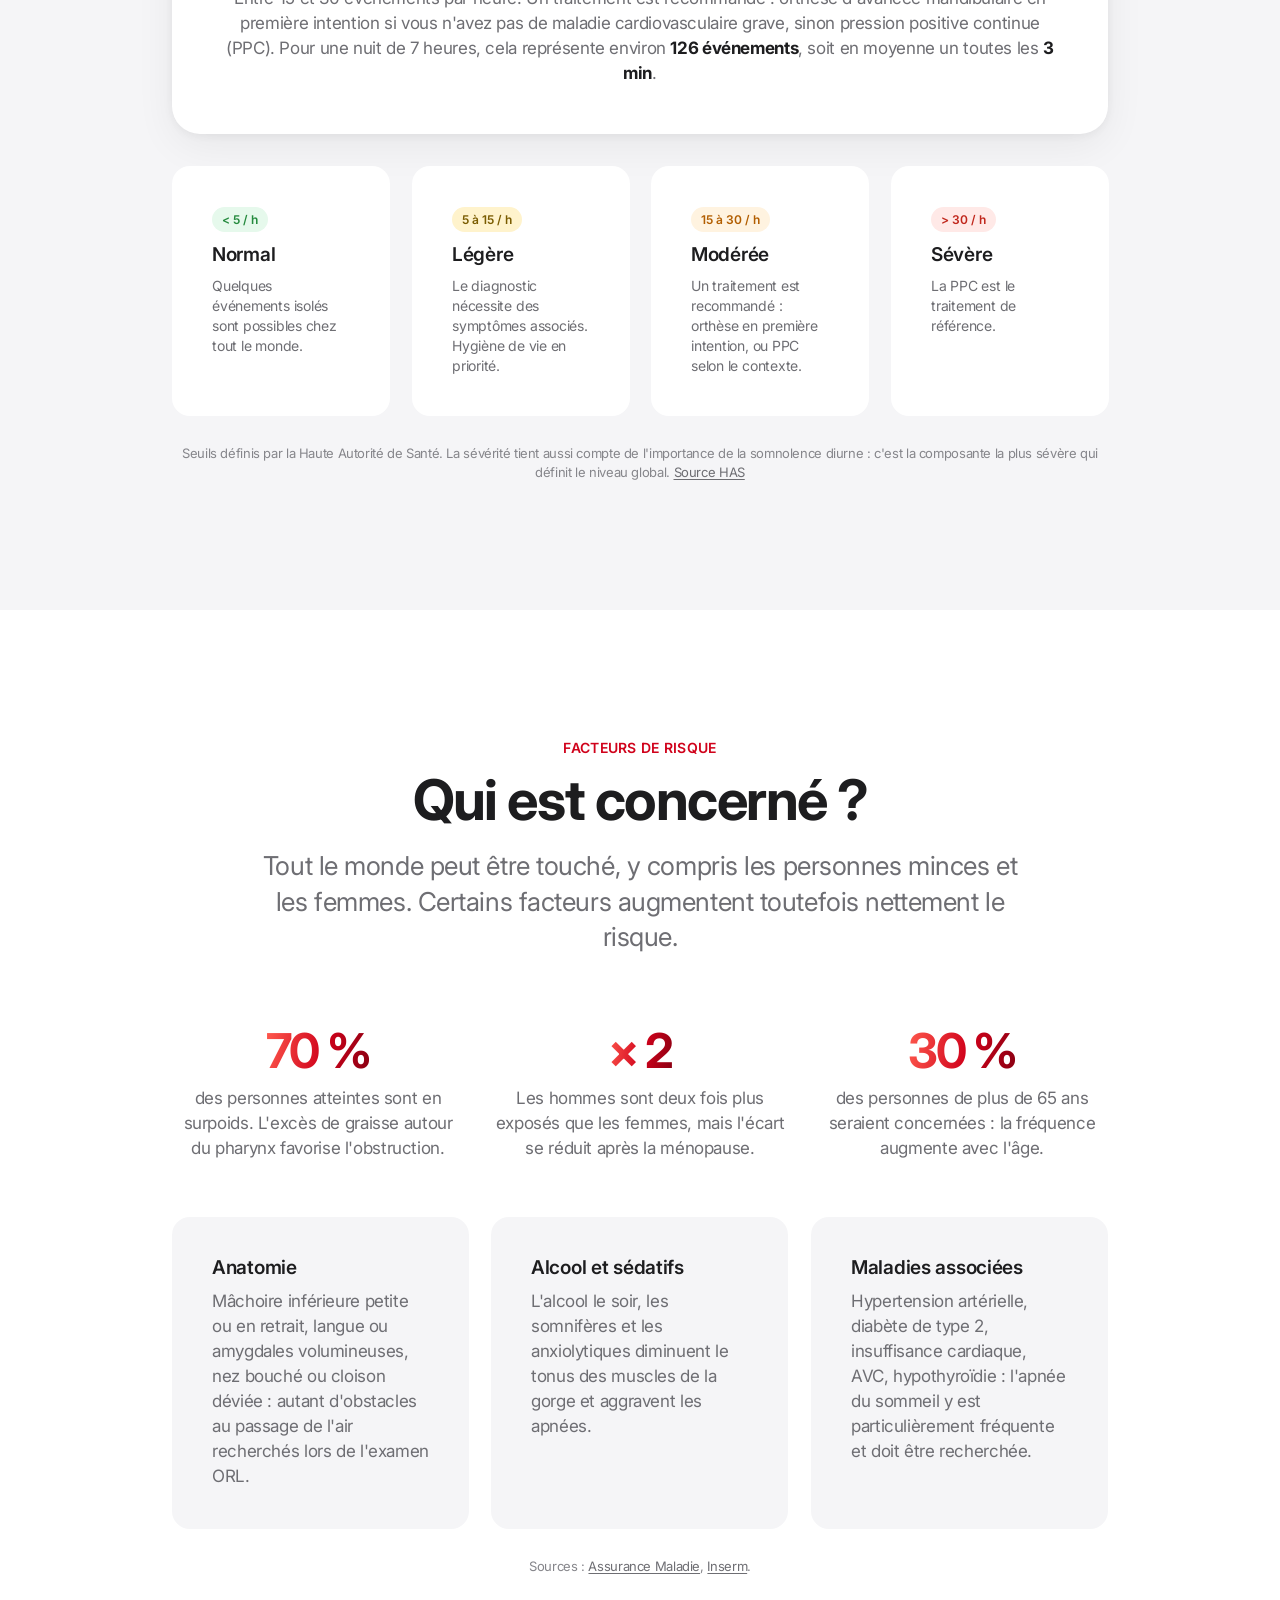
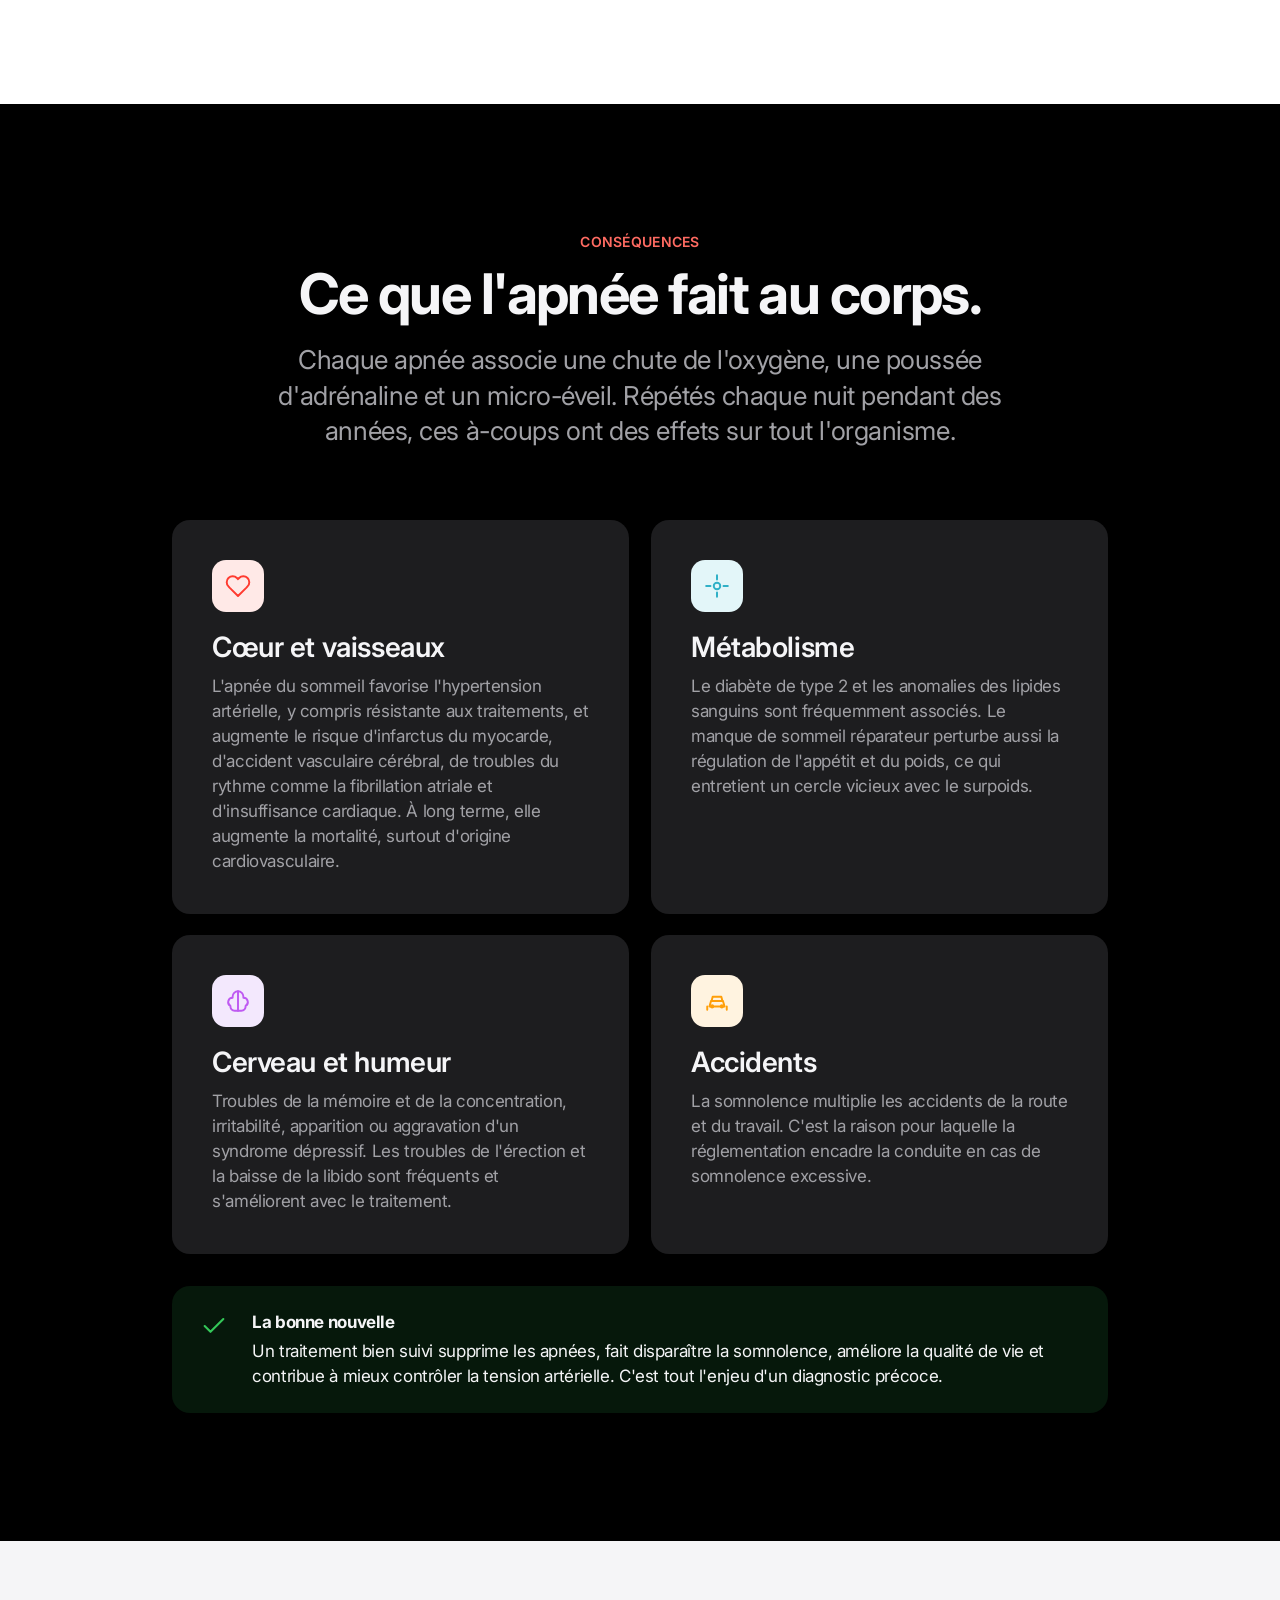
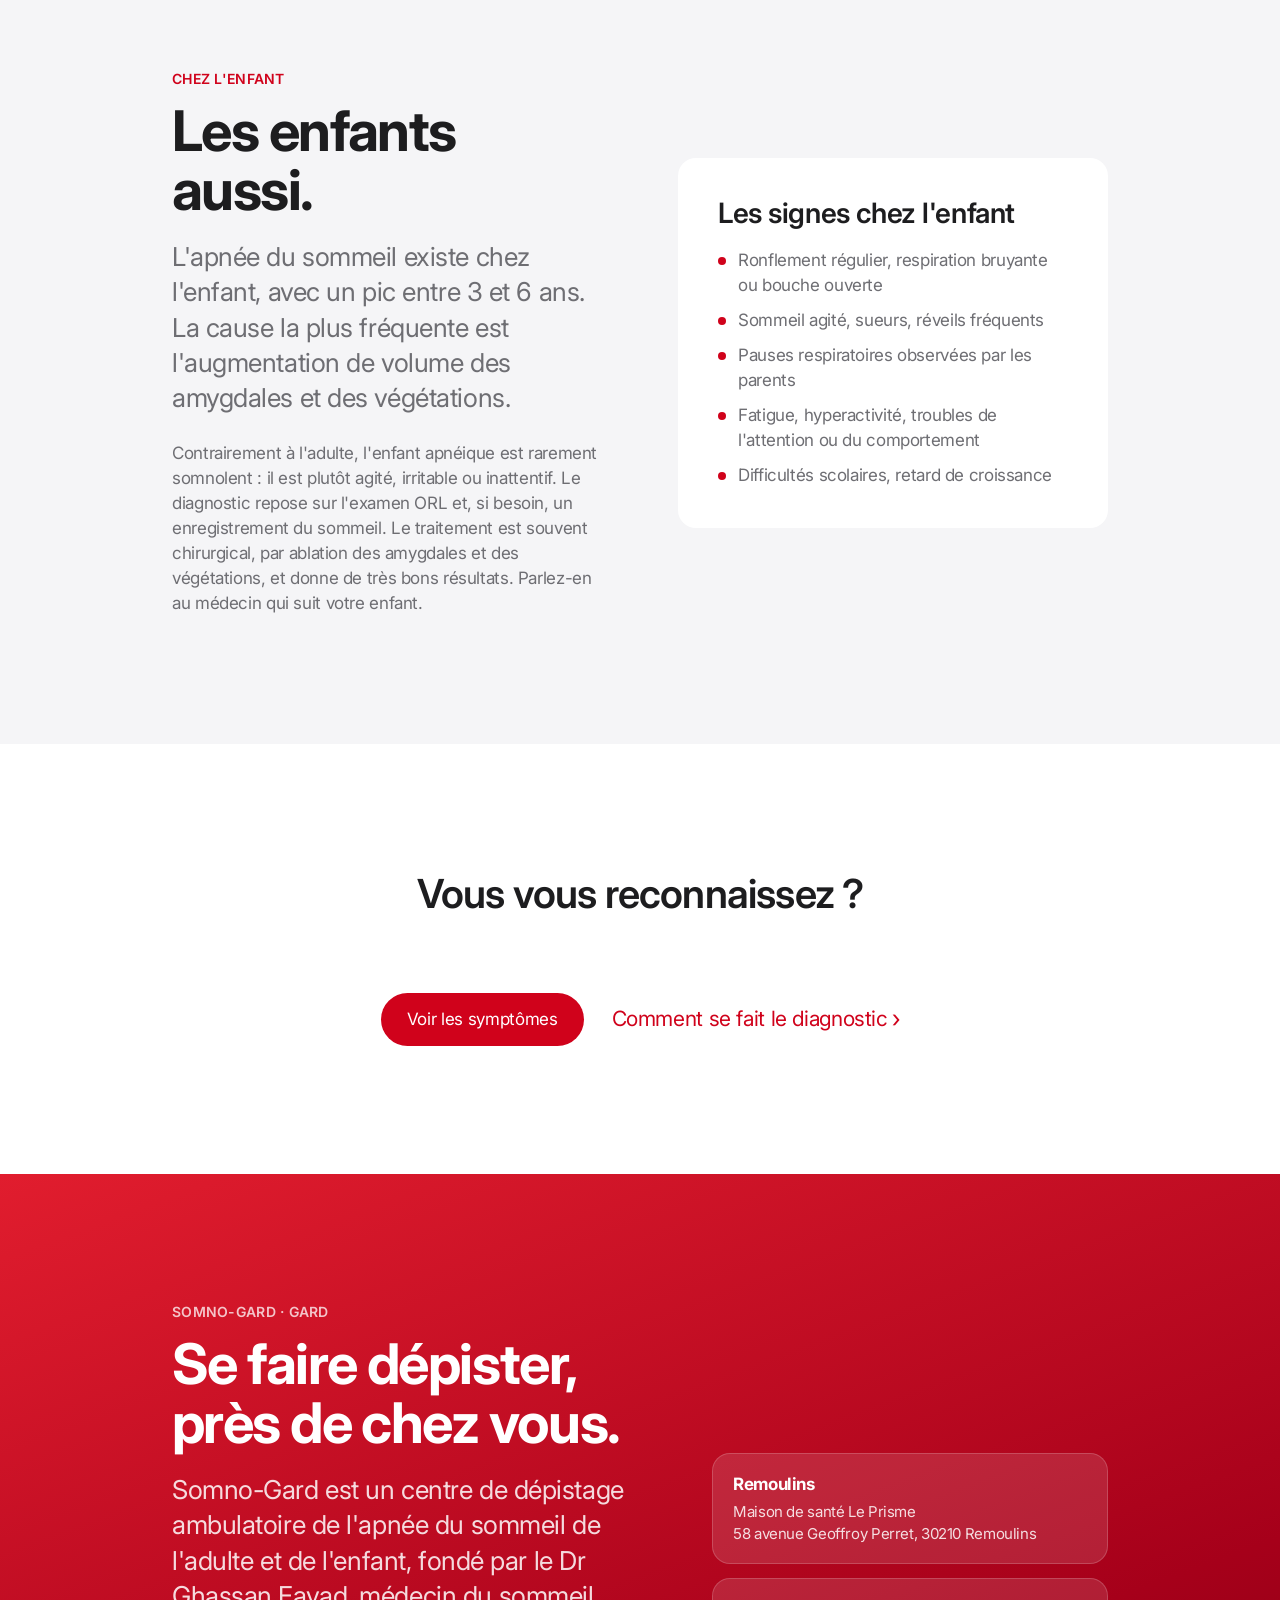
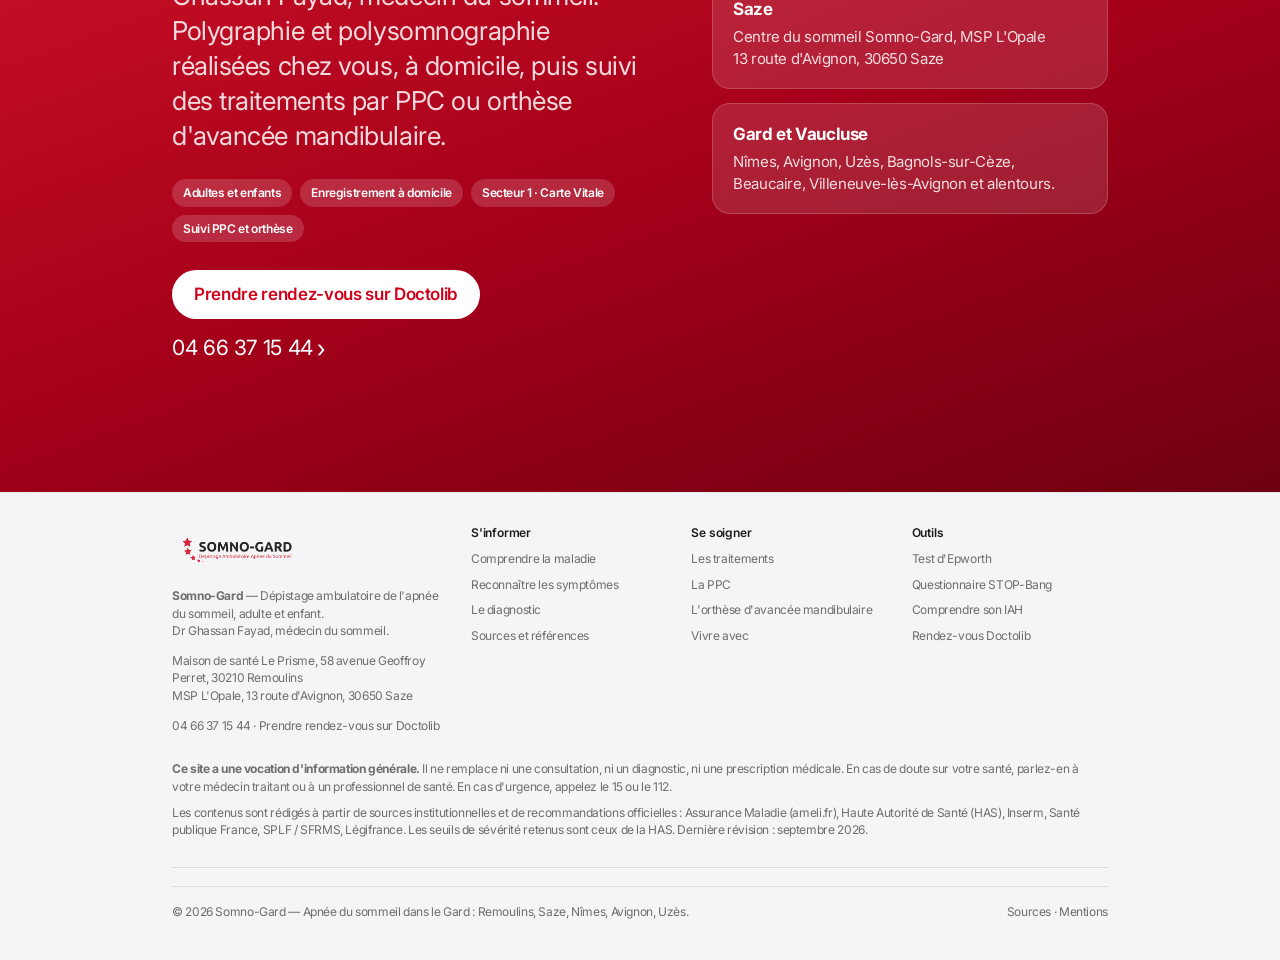
==== commit 2c33a3f2: "Harmonisation visuelle : héros compact, boutons plus fins, pied de page mobile Co-Authored-By: Claud" ====
--- a/comprendre.html
+++ b/comprendre.html
@@ -363,7 +363,7 @@
           <p class="lead" style="margin-top:18px">Somno-Gard est un centre de dépistage ambulatoire de l'apnée du sommeil de l'adulte et de l'enfant, fondé par le Dr Ghassan Fayad, médecin du sommeil. Polygraphie et polysomnographie réalisées chez vous, à domicile, puis suivi des traitements par PPC ou orthèse d'avancée mandibulaire.</p>
           <div class="rdv__badges"><span>Adultes et enfants</span><span>Enregistrement à domicile</span><span>Secteur 1 · Carte Vitale</span><span>Suivi PPC et orthèse</span></div>
           <div class="cta-row" style="justify-content:flex-start">
-            <a class="btn btn--light btn--large" href="https://www.doctolib.fr/cabinet-medical/remoulins/somno-gard-dr-ghassan-fayad" target="_blank" rel="noopener">Prendre rendez-vous sur Doctolib</a>
+            <a class="btn btn--light" href="https://www.doctolib.fr/cabinet-medical/remoulins/somno-gard-dr-ghassan-fayad" target="_blank" rel="noopener">Prendre rendez-vous sur Doctolib</a>
             <a class="link link--large" href="tel:+33466371544">04 66 37 15 44</a>
           </div>
         </div>
@@ -378,7 +378,7 @@
 </main>
 <footer class="footer">
   <div class="container">
-    <div class="footer__cols" style="grid-template-columns:1.4fr 1fr 1fr 1fr">
+    <div class="footer__cols">
       <div>
         <img class="logo logo--footer" src="assets/img/logo-somno-gard.png" alt="Somno-Gard" width="4096" height="1439" loading="lazy">
         <p><strong>Somno-Gard</strong> — Dépistage ambulatoire de l'apnée du sommeil, adulte et enfant.<br>Dr Ghassan Fayad, médecin du sommeil.</p>
--- a/assets/css/style.css
+++ b/assets/css/style.css
@@ -119,7 +119,7 @@
 .btn--ghost:hover { background: var(--accent); color: #fff; }
 .btn--light { background: #fff; color: var(--text); }
 .btn--light:hover { background: #f0f0f2; box-shadow: 0 6px 20px rgba(255, 255, 255, 0.15); }
-.btn--large { padding: 16px 30px; font-size: 19px; }
+.btn--large { padding: 14px 26px; font-size: 17px; }
 
 .link { font-size: 17px; color: var(--accent); display: inline-flex; align-items: center; gap: 2px; }
 .link::after { content: "›"; font-size: 1.15em; line-height: 1; transition: transform 0.25s var(--ease); margin-left: 2px; }
@@ -142,7 +142,7 @@
 .nav__brand { display: inline-flex; align-items: center; gap: 8px; color: var(--text); font-weight: 600; font-size: 15px; letter-spacing: -0.01em; }
 .nav__brand:hover { text-decoration: none; }
 .nav__brand svg { width: 20px; height: 20px; }
-.nav__links { display: flex; gap: 30px; list-style: none; margin: 0; padding: 0; }
+.nav__links { display: flex; gap: 26px; align-items: center; list-style: none; margin: 0; padding: 0; }
 .nav__links a { color: rgba(0, 0, 0, 0.8); font-size: 13px; letter-spacing: -0.01em; transition: color 0.2s; }
 .nav__links a:hover, .nav__links a[aria-current="page"] { color: var(--accent); text-decoration: none; }
 .nav__toggle { display: none; background: none; border: 0; width: 40px; height: 40px; cursor: pointer; position: relative; margin-right: -10px; }
@@ -177,7 +177,8 @@
 .subnav__links::-webkit-scrollbar { display: none; }
 .subnav__links a { font-size: 12px; color: rgba(0, 0, 0, 0.8); white-space: nowrap; padding: 6px 0; transition: color 0.2s; }
 .subnav__links a:hover, .subnav__links a.is-active { color: var(--accent); text-decoration: none; }
-.subnav .btn { padding: 5px 12px; font-size: 12px; }
+.subnav .btn { padding: 5px 12px; font-size: 12px; background: rgba(0, 0, 0, 0.06); color: var(--text); }
+.subnav .btn:hover { background: rgba(0, 0, 0, 0.1); box-shadow: none; transform: none; }
 @media (max-width: 834px) { .subnav__links { display: none; } }
 
 /* --------------------------------------------------------------------------
@@ -498,8 +499,9 @@
 .footer { background: var(--bg-alt); color: var(--text-2); font-size: 12px; padding: 34px 0 40px; border-top: 1px solid rgba(0, 0, 0, 0.06); }
 .footer__disclaimer { padding-bottom: 20px; border-bottom: 1px solid rgba(0, 0, 0, 0.1); margin-bottom: 18px; }
 .footer__disclaimer p { margin-bottom: 8px; }
-.footer__cols { display: grid; grid-template-columns: repeat(4, 1fr); gap: 24px; margin-bottom: 26px; }
-@media (max-width: 720px) { .footer__cols { grid-template-columns: repeat(2, 1fr); } }
+.footer__cols { display: grid; grid-template-columns: 1.4fr 1fr 1fr 1fr; gap: 24px; margin-bottom: 26px; }
+@media (max-width: 834px) { .footer__cols { grid-template-columns: 1fr 1fr; } .footer__cols > div:first-child { grid-column: 1 / -1; } }
+@media (max-width: 480px) { .footer__cols { grid-template-columns: 1fr; } }
 .footer h4 { font-size: 12px; color: var(--text); margin-bottom: 10px; }
 .footer ul { list-style: none; margin: 0; padding: 0; display: grid; gap: 8px; }
 .footer a { color: var(--text-2); }
@@ -530,21 +532,21 @@
 /* ==========================================================================
    Identité Somno-Gard
    ========================================================================== */
-.nav__brand img { height: 38px; width: auto; display: block; }
-.nav__cta { display: inline-flex; align-items: center; gap: 6px; padding: 7px 14px; border-radius: 980px; background: var(--accent); color: #fff !important; font-size: 13px !important; font-weight: 600; white-space: nowrap; transition: background 0.2s; }
+.nav__brand img { height: 30px; width: auto; display: block; opacity: 0.92; }
+.nav__cta { display: inline-flex; align-items: center; gap: 6px; padding: 5px 12px; border-radius: 980px; background: var(--accent); color: #fff !important; font-size: 12px !important; font-weight: 500; white-space: nowrap; transition: background 0.2s; }
 .nav__cta:hover { background: var(--accent-hover); text-decoration: none; }
-.nav__cta svg { width: 14px; height: 14px; }
+.nav__cta svg { width: 13px; height: 13px; }
 @media (max-width: 834px) { .nav__links li:last-child { border-bottom: 0; padding-top: 12px; } .nav__cta { display: inline-flex; padding: 12px 20px; font-size: 16px !important; } }
 
 .logo { display: block; width: min(360px, 70vw); height: auto; margin: 0 auto 28px; }
-.logo--footer { width: 170px; margin: 0 0 14px; }
+.logo--footer { width: 130px; margin: 0 0 14px; opacity: 0.85; }
 .logo--dark { filter: brightness(0) invert(1); opacity: 0.92; }
 
 /* Bandeau flottant "Prendre rendez-vous" (mobile) */
 .cta-float { position: fixed; left: 12px; right: 12px; bottom: 12px; z-index: 85; display: none; }
-.cta-float a { display: flex; align-items: center; justify-content: center; gap: 8px; padding: 14px 20px; border-radius: 980px; background: var(--accent); color: #fff; font-weight: 600; box-shadow: 0 10px 30px rgba(208, 2, 27, 0.35); text-decoration: none; }
-.cta-float svg { width: 18px; height: 18px; }
-@media (max-width: 834px) { .cta-float { display: block; } .to-top { bottom: 76px; } .footer { padding-bottom: 96px; } }
+.cta-float a { display: flex; align-items: center; justify-content: center; gap: 8px; padding: 11px 18px; border-radius: 980px; background: var(--accent); color: #fff; font-size: 15px; font-weight: 500; box-shadow: 0 8px 24px rgba(208, 2, 27, 0.3); text-decoration: none; }
+.cta-float svg { width: 16px; height: 16px; }
+@media (max-width: 834px) { .cta-float { display: block; } .to-top { bottom: 70px; } .footer { padding-bottom: 88px; } }
 
 /* Section prise de rendez-vous */
 .rdv { background: linear-gradient(160deg, #e11d2e 0%, #a6001a 60%, #6e000f 100%); color: #fff; }
@@ -583,3 +585,16 @@
 .snore { stroke: #ff6b62 !important; }
 .stopbang .bmi { display: flex; margin-top: 12px; }
 @media (max-width: 834px) { .scroll-hint { display: none; } .hero--brand { padding-bottom: 48px; } }
+.logo--hero { width: min(150px, 40vw); margin-bottom: 20px; opacity: 0.9; }
+
+/* Héros d'accueil compact : tient dans un écran de portable */
+.hero--brand { min-height: auto; padding: clamp(56px, 9vh, 100px) 22px 150px; }
+.hero--brand .hero__content { max-width: 820px; }
+.hero--brand h1 { font-size: clamp(38px, 5.4vw, 66px); }
+.hero--brand .lead { font-size: clamp(17px, 2vw, 22px); max-width: 600px; }
+.hero--brand .cta-row { margin-top: 30px; }
+.hero--brand .trace { bottom: 30px; height: 90px; opacity: 0.55; }
+.hero--brand .breath { width: min(56vw, 540px); top: 46%; opacity: 0.3; }
+.hero--brand .scroll-hint { display: none; }
+@media (max-width: 1000px) { .nav__links { gap: 18px; } }
+@media (max-width: 834px) { .hero--brand { padding-bottom: 130px; } .hero--brand .trace { opacity: 0.35; height: 64px; bottom: 20px; } }
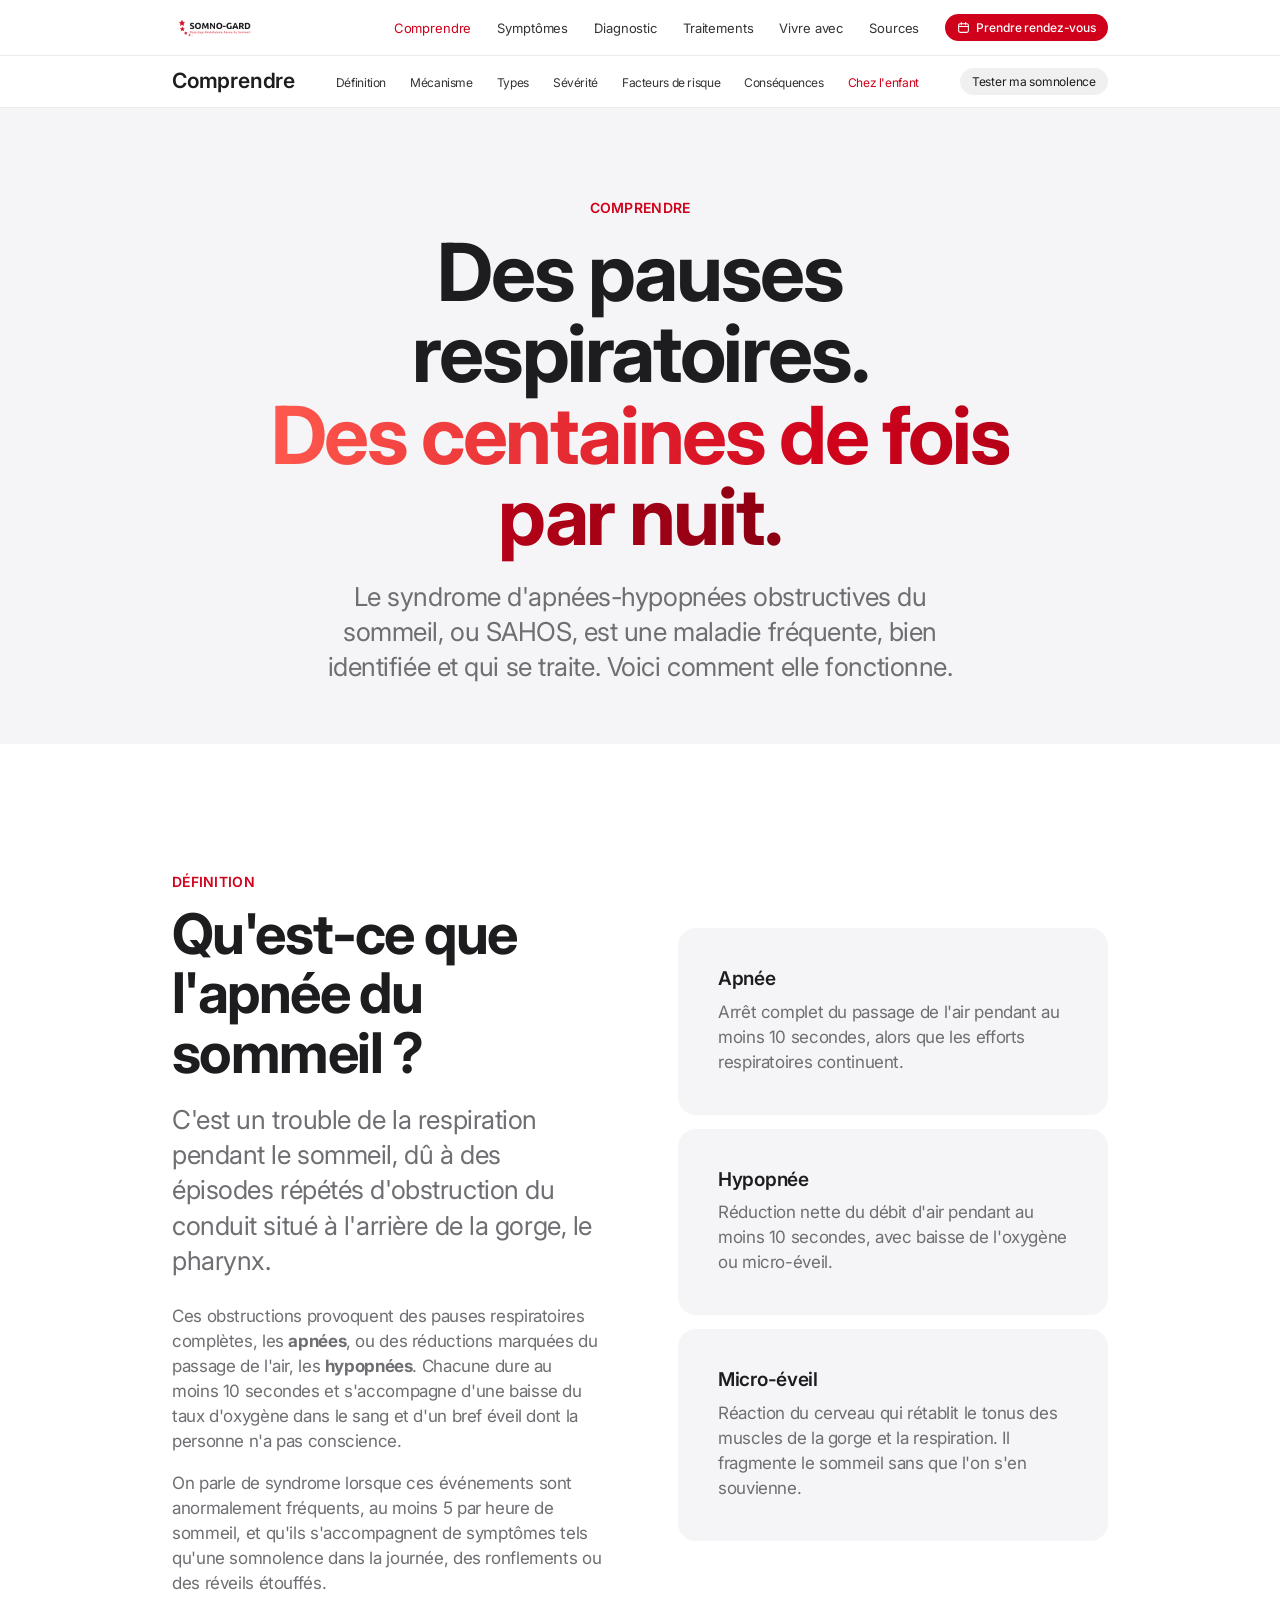
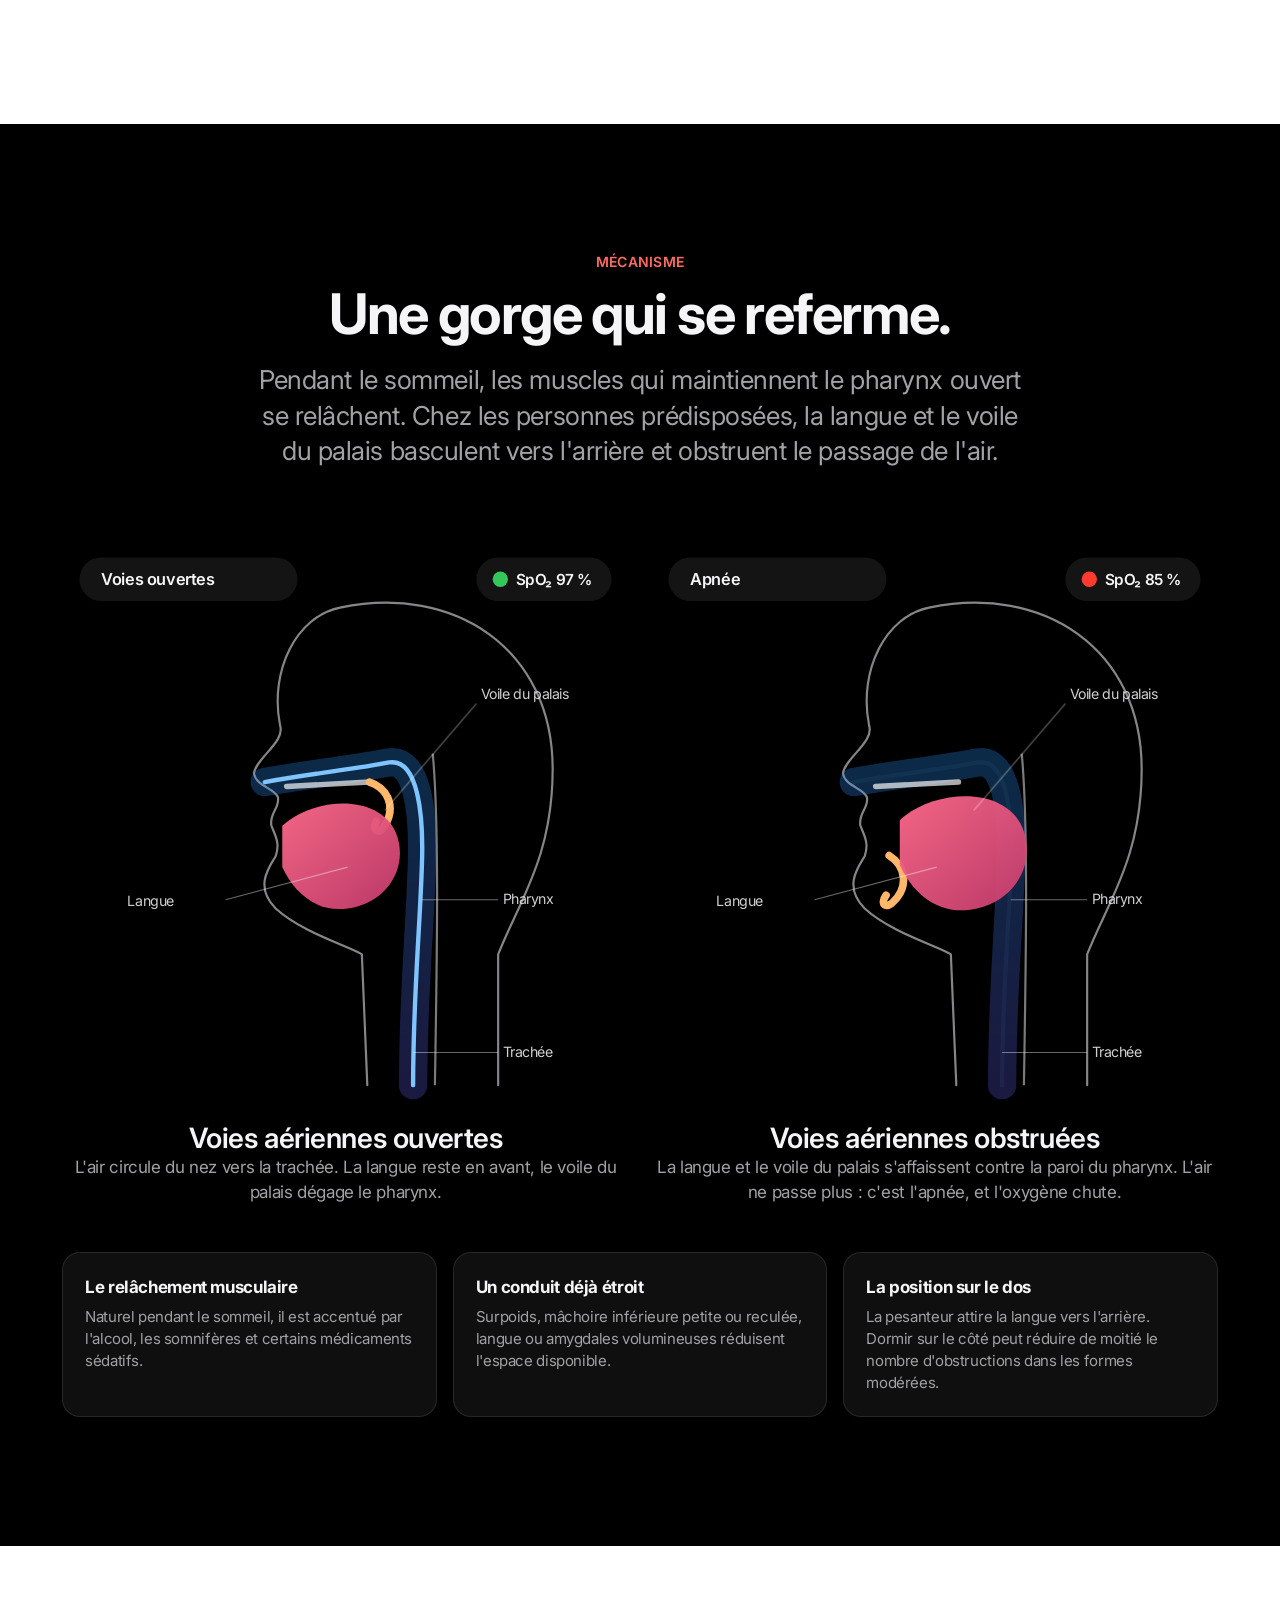
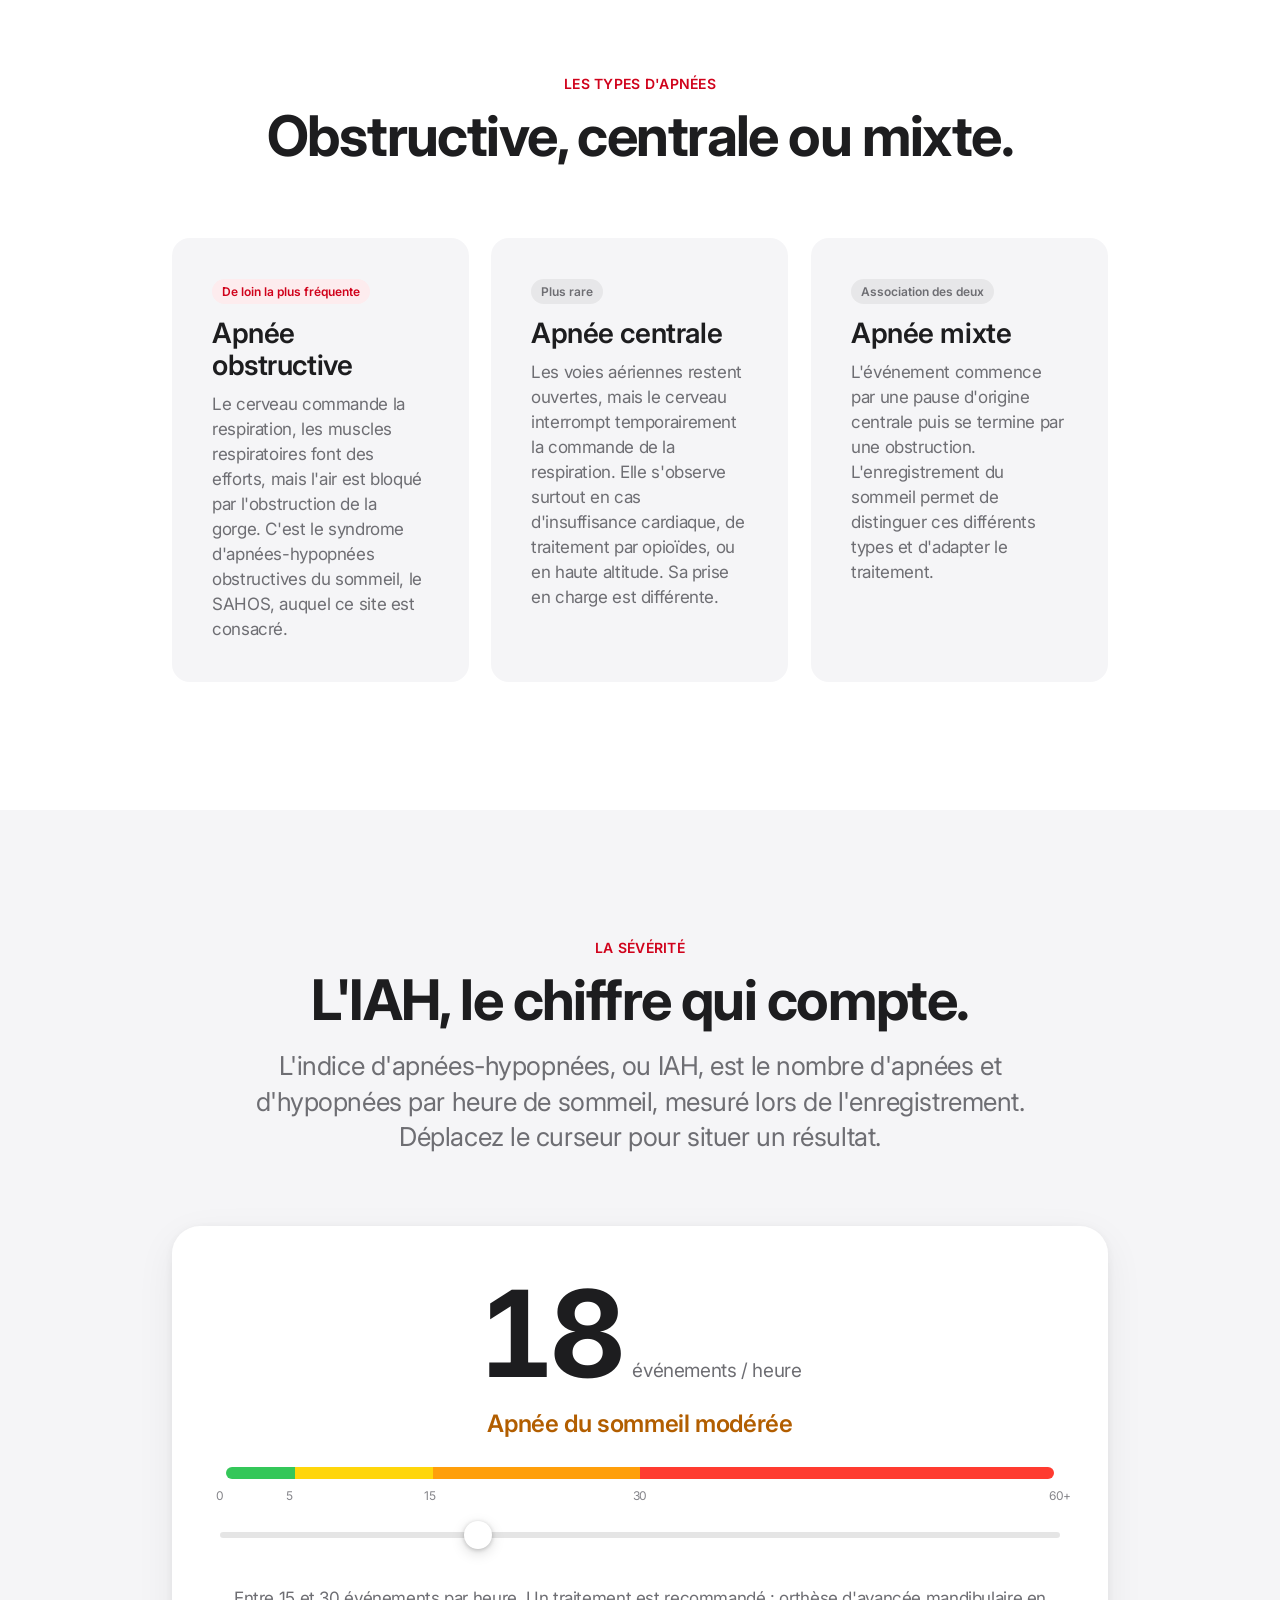
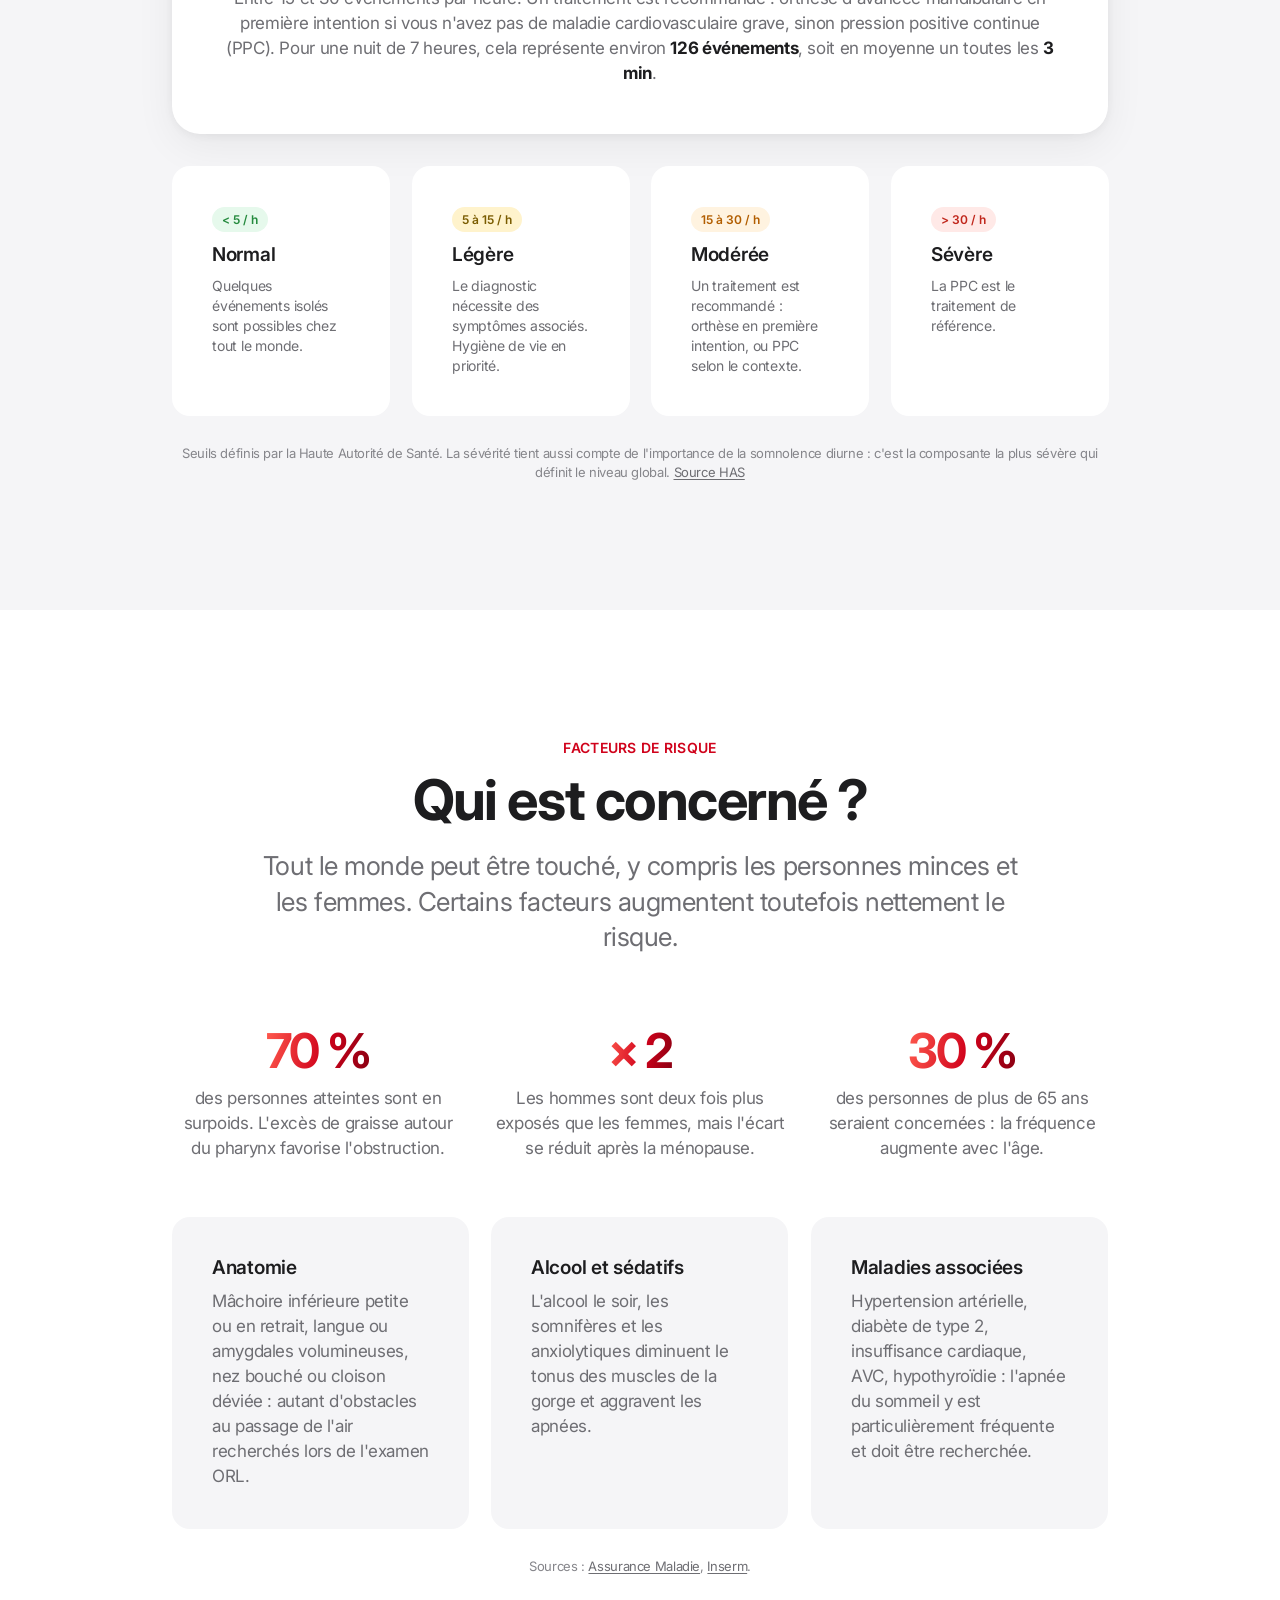
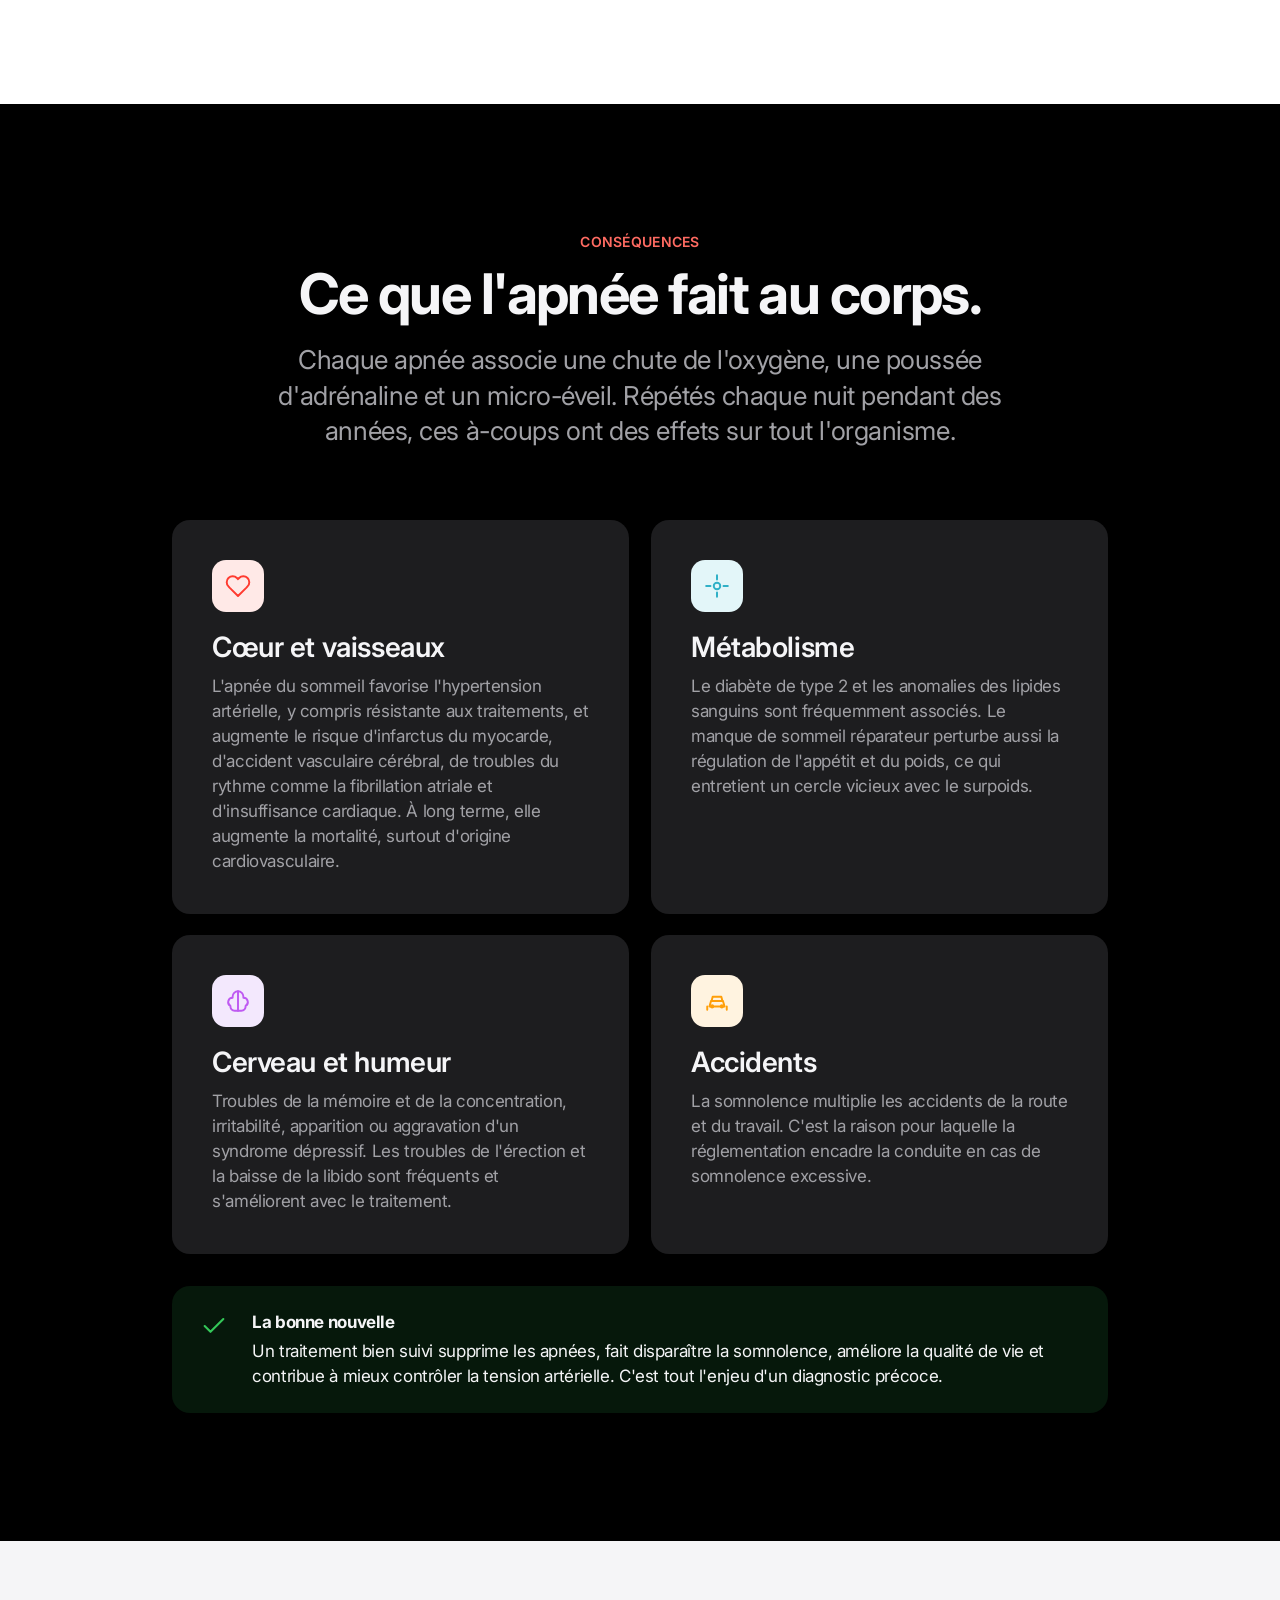
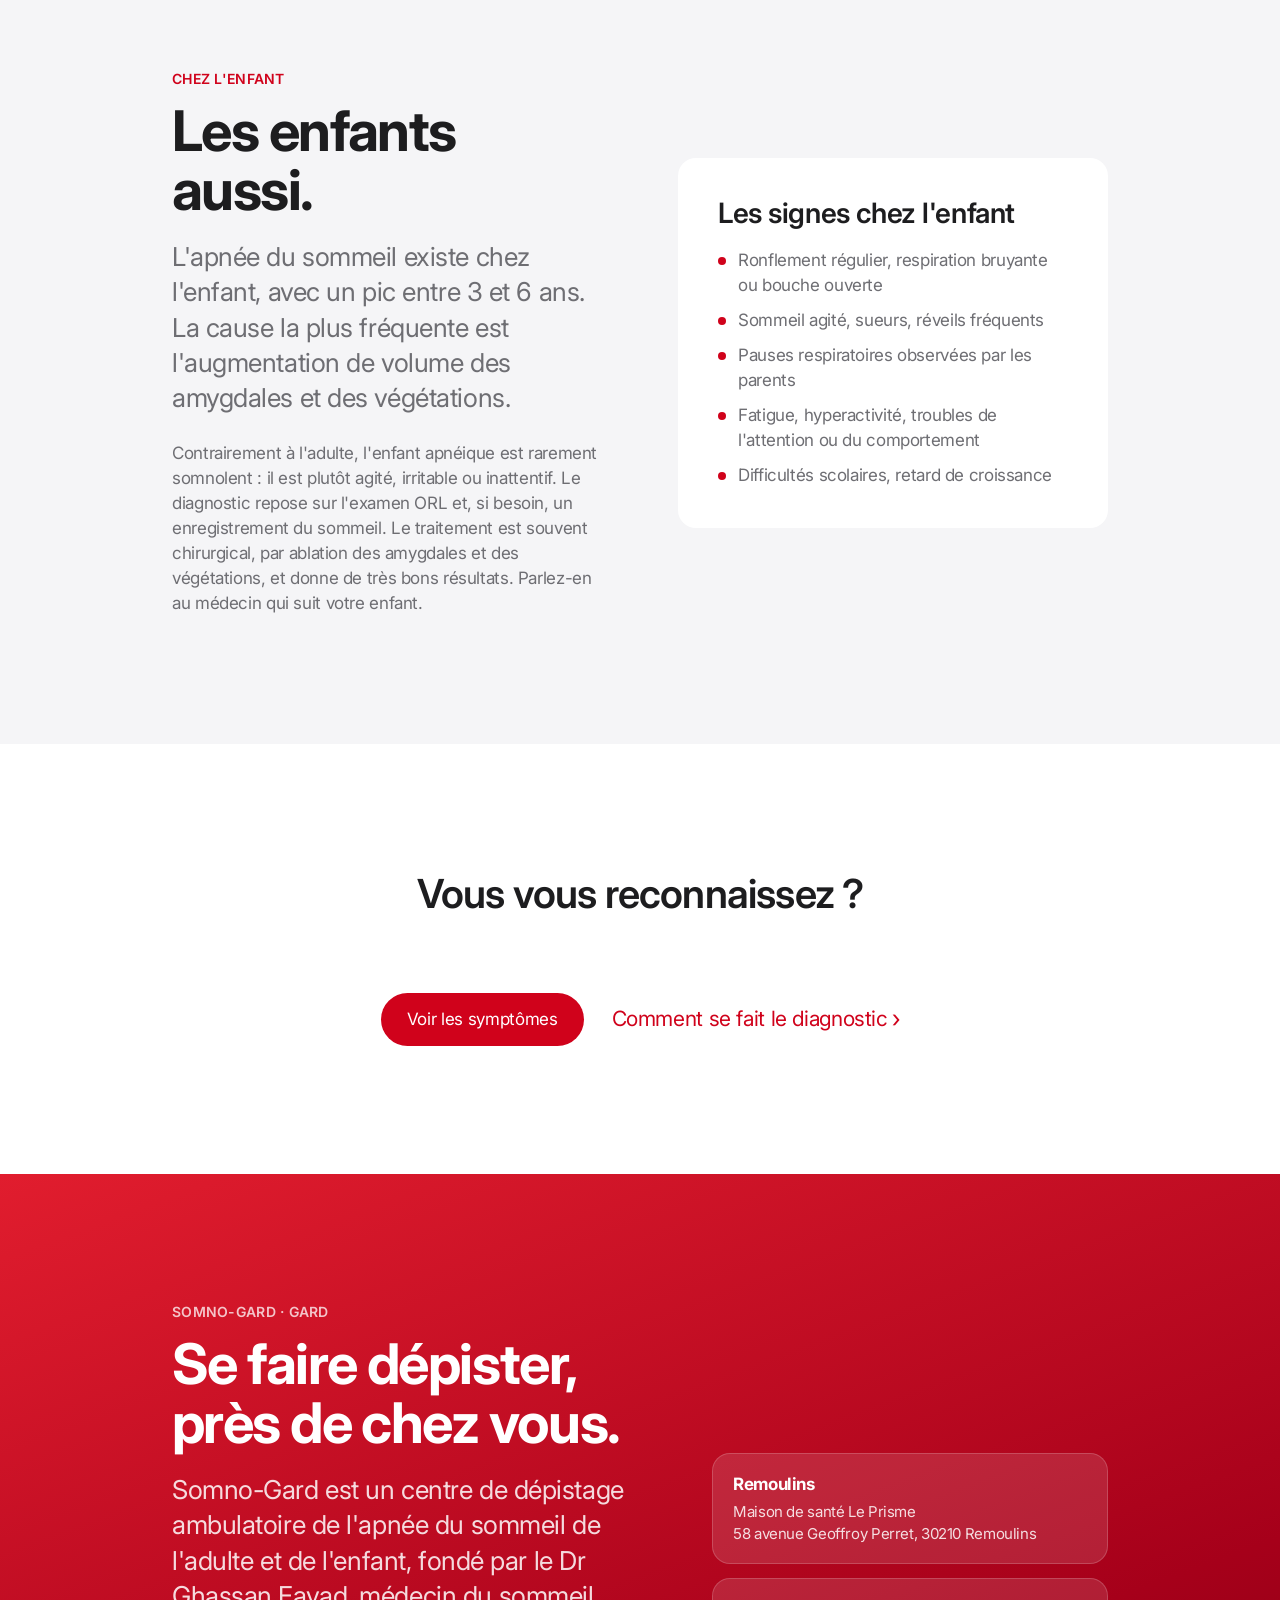
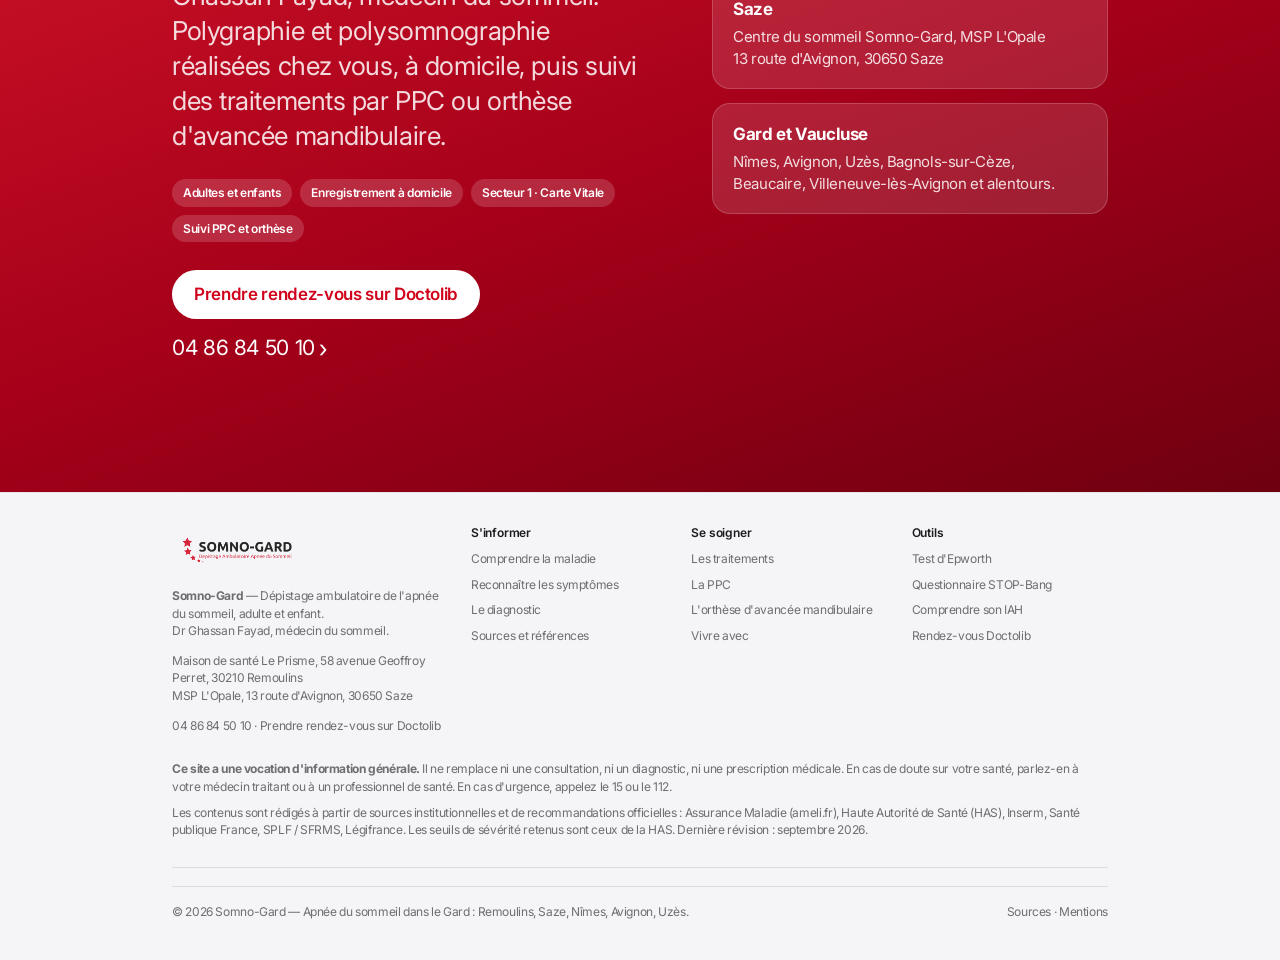
==== commit 234d33d8: "Correction du numéro de téléphone du cabinet Co-Authored-By: Claude Fable 5.1 <noreply@anthropic.com" ====
--- a/comprendre.html
+++ b/comprendre.html
@@ -27,7 +27,7 @@
   <meta name="twitter:title" content="Apnée du sommeil : définition, causes, IAH et conséquences | Somno-Gard">
   <meta name="twitter:description" content="Qu&#x27;est-ce que le syndrome d&#x27;apnées-hypopnées obstructives du sommeil ? Mécanisme, types, indice IAH, facteurs de risque et conséquences cardiovasculaires, expliqués par Somno-Gard, centre du sommeil dans le Gard.">
   <meta name="twitter:image" content="https://92cwv6fymm-cmd.github.io/Info/assets/img/logo-somno-gard.png">
-  <script type="application/ld+json">{"@context": "https://schema.org", "@graph": [{"@type": "MedicalClinic", "@id": "https://92cwv6fymm-cmd.github.io/Info/#organisation", "name": "Somno-Gard", "alternateName": "Somno-Gard – Dépistage ambulatoire de l'apnée du sommeil", "description": "Centre de dépistage ambulatoire de l'apnée du sommeil de l'adulte et de l'enfant dans le Gard : polygraphie et polysomnographie à domicile, suivi des traitements par PPC et orthèse d'avancée mandibulaire.", "url": "https://92cwv6fymm-cmd.github.io/Info/", "logo": "https://92cwv6fymm-cmd.github.io/Info/assets/img/logo-somno-gard.png", "image": "https://92cwv6fymm-cmd.github.io/Info/assets/img/logo-somno-gard.png", "telephone": "+33466371544", "medicalSpecialty": "Médecine du sommeil", "address": {"@type": "PostalAddress", "streetAddress": "Maison de santé Le Prisme, 58 avenue Geoffroy Perret", "postalCode": "30210", "addressLocality": "Remoulins", "addressRegion": "Gard", "addressCountry": "FR"}, "location": [{"@type": "Place", "name": "Somno-Gard Remoulins", "address": {"@type": "PostalAddress", "streetAddress": "Maison de santé Le Prisme, 58 avenue Geoffroy Perret", "postalCode": "30210", "addressLocality": "Remoulins", "addressRegion": "Gard", "addressCountry": "FR"}}, {"@type": "Place", "name": "Centre du sommeil Somno-Gard Saze", "address": {"@type": "PostalAddress", "streetAddress": "MSP L'Opale, 13 route d'Avignon", "postalCode": "30650", "addressLocality": "Saze", "addressRegion": "Gard", "addressCountry": "FR"}}], "areaServed": ["Gard", "Vaucluse", "Remoulins", "Saze", "Nîmes", "Avignon", "Uzès", "Bagnols-sur-Cèze", "Beaucaire", "Villeneuve-lès-Avignon"], "founder": {"@id": "https://92cwv6fymm-cmd.github.io/Info/#medecin"}, "sameAs": ["https://www.doctolib.fr/cabinet-medical/remoulins/somno-gard-dr-ghassan-fayad", "https://somno-gard.fr/", "https://www.facebook.com/p/Somno-Gard-100092024403790/", "https://fr.linkedin.com/in/ghassan-fayad-somnogard"], "potentialAction": {"@type": "ReserveAction", "name": "Prendre rendez-vous", "target": {"@type": "EntryPoint", "urlTemplate": "https://www.doctolib.fr/cabinet-medical/remoulins/somno-gard-dr-ghassan-fayad", "inLanguage": "fr"}}}, {"@type": "Physician", "@id": "https://92cwv6fymm-cmd.github.io/Info/#medecin", "name": "Dr Ghassan Fayad", "honorificPrefix": "Dr", "medicalSpecialty": "Médecine du sommeil", "description": "Médecin du sommeil, dépistage et traitement des troubles respiratoires du sommeil de l'adulte et de l'enfant.", "worksFor": {"@id": "https://92cwv6fymm-cmd.github.io/Info/#organisation"}, "url": "https://www.doctolib.fr/cabinet-medical/remoulins/somno-gard-dr-ghassan-fayad", "telephone": "+33466371544"}, {"@type": "WebSite", "@id": "https://92cwv6fymm-cmd.github.io/Info/#site", "name": "Somno-Gard – Apnée du sommeil", "url": "https://92cwv6fymm-cmd.github.io/Info/", "inLanguage": "fr-FR", "publisher": {"@id": "https://92cwv6fymm-cmd.github.io/Info/#organisation"}}, {"@type": "MedicalWebPage", "@id": "https://92cwv6fymm-cmd.github.io/Info/comprendre.html#page", "url": "https://92cwv6fymm-cmd.github.io/Info/comprendre.html", "name": "Apnée du sommeil : définition, causes, IAH et conséquences | Somno-Gard", "description": "Qu'est-ce que le syndrome d'apnées-hypopnées obstructives du sommeil ? Mécanisme, types, indice IAH, facteurs de risque et conséquences cardiovasculaires, expliqués par Somno-Gard, centre du sommeil dans le Gard.", "inLanguage": "fr-FR", "isPartOf": {"@id": "https://92cwv6fymm-cmd.github.io/Info/#site"}, "about": {"@type": "MedicalCondition", "name": "Syndrome d'apnées-hypopnées obstructives du sommeil", "alternateName": ["Apnée du sommeil", "SAHOS", "SAOS"]}, "audience": {"@type": "MedicalAudience", "audienceType": "Patient"}, "lastReviewed": "2026-09-07", "dateModified": "2026-09-07"}, {"@type": "BreadcrumbList", "itemListElement": [{"@type": "ListItem", "position": 1, "name": "Accueil", "item": "https://92cwv6fymm-cmd.github.io/Info/"}, {"@type": "ListItem", "position": 2, "name": "Comprendre", "item": "https://92cwv6fymm-cmd.github.io/Info/comprendre.html"}]}]}</script>
+  <script type="application/ld+json">{"@context": "https://schema.org", "@graph": [{"@type": "MedicalClinic", "@id": "https://92cwv6fymm-cmd.github.io/Info/#organisation", "name": "Somno-Gard", "alternateName": "Somno-Gard – Dépistage ambulatoire de l'apnée du sommeil", "description": "Centre de dépistage ambulatoire de l'apnée du sommeil de l'adulte et de l'enfant dans le Gard : polygraphie et polysomnographie à domicile, suivi des traitements par PPC et orthèse d'avancée mandibulaire.", "url": "https://92cwv6fymm-cmd.github.io/Info/", "logo": "https://92cwv6fymm-cmd.github.io/Info/assets/img/logo-somno-gard.png", "image": "https://92cwv6fymm-cmd.github.io/Info/assets/img/logo-somno-gard.png", "telephone": "+33486845010", "medicalSpecialty": "Médecine du sommeil", "address": {"@type": "PostalAddress", "streetAddress": "Maison de santé Le Prisme, 58 avenue Geoffroy Perret", "postalCode": "30210", "addressLocality": "Remoulins", "addressRegion": "Gard", "addressCountry": "FR"}, "location": [{"@type": "Place", "name": "Somno-Gard Remoulins", "address": {"@type": "PostalAddress", "streetAddress": "Maison de santé Le Prisme, 58 avenue Geoffroy Perret", "postalCode": "30210", "addressLocality": "Remoulins", "addressRegion": "Gard", "addressCountry": "FR"}}, {"@type": "Place", "name": "Centre du sommeil Somno-Gard Saze", "address": {"@type": "PostalAddress", "streetAddress": "MSP L'Opale, 13 route d'Avignon", "postalCode": "30650", "addressLocality": "Saze", "addressRegion": "Gard", "addressCountry": "FR"}}], "areaServed": ["Gard", "Vaucluse", "Remoulins", "Saze", "Nîmes", "Avignon", "Uzès", "Bagnols-sur-Cèze", "Beaucaire", "Villeneuve-lès-Avignon"], "founder": {"@id": "https://92cwv6fymm-cmd.github.io/Info/#medecin"}, "sameAs": ["https://www.doctolib.fr/cabinet-medical/remoulins/somno-gard-dr-ghassan-fayad", "https://somno-gard.fr/", "https://www.facebook.com/p/Somno-Gard-100092024403790/", "https://fr.linkedin.com/in/ghassan-fayad-somnogard"], "potentialAction": {"@type": "ReserveAction", "name": "Prendre rendez-vous", "target": {"@type": "EntryPoint", "urlTemplate": "https://www.doctolib.fr/cabinet-medical/remoulins/somno-gard-dr-ghassan-fayad", "inLanguage": "fr"}}}, {"@type": "Physician", "@id": "https://92cwv6fymm-cmd.github.io/Info/#medecin", "name": "Dr Ghassan Fayad", "honorificPrefix": "Dr", "medicalSpecialty": "Médecine du sommeil", "description": "Médecin du sommeil, dépistage et traitement des troubles respiratoires du sommeil de l'adulte et de l'enfant.", "worksFor": {"@id": "https://92cwv6fymm-cmd.github.io/Info/#organisation"}, "url": "https://www.doctolib.fr/cabinet-medical/remoulins/somno-gard-dr-ghassan-fayad", "telephone": "+33486845010"}, {"@type": "WebSite", "@id": "https://92cwv6fymm-cmd.github.io/Info/#site", "name": "Somno-Gard – Apnée du sommeil", "url": "https://92cwv6fymm-cmd.github.io/Info/", "inLanguage": "fr-FR", "publisher": {"@id": "https://92cwv6fymm-cmd.github.io/Info/#organisation"}}, {"@type": "MedicalWebPage", "@id": "https://92cwv6fymm-cmd.github.io/Info/comprendre.html#page", "url": "https://92cwv6fymm-cmd.github.io/Info/comprendre.html", "name": "Apnée du sommeil : définition, causes, IAH et conséquences | Somno-Gard", "description": "Qu'est-ce que le syndrome d'apnées-hypopnées obstructives du sommeil ? Mécanisme, types, indice IAH, facteurs de risque et conséquences cardiovasculaires, expliqués par Somno-Gard, centre du sommeil dans le Gard.", "inLanguage": "fr-FR", "isPartOf": {"@id": "https://92cwv6fymm-cmd.github.io/Info/#site"}, "about": {"@type": "MedicalCondition", "name": "Syndrome d'apnées-hypopnées obstructives du sommeil", "alternateName": ["Apnée du sommeil", "SAHOS", "SAOS"]}, "audience": {"@type": "MedicalAudience", "audienceType": "Patient"}, "lastReviewed": "2026-09-07", "dateModified": "2026-09-07"}, {"@type": "BreadcrumbList", "itemListElement": [{"@type": "ListItem", "position": 1, "name": "Accueil", "item": "https://92cwv6fymm-cmd.github.io/Info/"}, {"@type": "ListItem", "position": 2, "name": "Comprendre", "item": "https://92cwv6fymm-cmd.github.io/Info/comprendre.html"}]}]}</script>
   <link rel="icon" href="assets/img/favicon.svg" type="image/svg+xml">
   <link rel="apple-touch-icon" href="assets/img/logo-somno-gard.png">
 </head>
@@ -364,7 +364,7 @@
           <div class="rdv__badges"><span>Adultes et enfants</span><span>Enregistrement à domicile</span><span>Secteur 1 · Carte Vitale</span><span>Suivi PPC et orthèse</span></div>
           <div class="cta-row" style="justify-content:flex-start">
             <a class="btn btn--light" href="https://www.doctolib.fr/cabinet-medical/remoulins/somno-gard-dr-ghassan-fayad" target="_blank" rel="noopener">Prendre rendez-vous sur Doctolib</a>
-            <a class="link link--large" href="tel:+33466371544">04 66 37 15 44</a>
+            <a class="link link--large" href="tel:+33486845010">04 86 84 50 10</a>
           </div>
         </div>
         <div class="rdv__sites reveal reveal--right">
@@ -383,7 +383,7 @@
         <img class="logo logo--footer" src="assets/img/logo-somno-gard.png" alt="Somno-Gard" width="4096" height="1439" loading="lazy">
         <p><strong>Somno-Gard</strong> — Dépistage ambulatoire de l'apnée du sommeil, adulte et enfant.<br>Dr Ghassan Fayad, médecin du sommeil.</p>
         <p>Maison de santé Le Prisme, 58 avenue Geoffroy Perret, 30210 Remoulins<br>MSP L'Opale, 13 route d'Avignon, 30650 Saze</p>
-        <p><a href="tel:+33466371544">04 66 37 15 44</a> · <a href="https://www.doctolib.fr/cabinet-medical/remoulins/somno-gard-dr-ghassan-fayad" target="_blank" rel="noopener">Prendre rendez-vous sur Doctolib</a></p>
+        <p><a href="tel:+33486845010">04 86 84 50 10</a> · <a href="https://www.doctolib.fr/cabinet-medical/remoulins/somno-gard-dr-ghassan-fayad" target="_blank" rel="noopener">Prendre rendez-vous sur Doctolib</a></p>
       </div>
       <div>
         <h4>S'informer</h4>
--- a/assets/css/style.css
+++ b/assets/css/style.css
@@ -598,3 +598,17 @@
 .hero--brand .scroll-hint { display: none; }
 @media (max-width: 1000px) { .nav__links { gap: 18px; } }
 @media (max-width: 834px) { .hero--brand { padding-bottom: 130px; } .hero--brand .trace { opacity: 0.35; height: 64px; bottom: 20px; } }
+
+/* Menu mobile : fond opaque plein écran, bouton rendez-vous de taille normale */
+@media (max-width: 834px) {
+  .nav__links { inset: var(--nav-h) 0 auto 0; height: calc(100vh - var(--nav-h)); height: calc(100dvh - var(--nav-h)); background: #fff; -webkit-backdrop-filter: none; backdrop-filter: none; overflow-y: auto; padding: 6px 22px 40px; }
+  .nav__links { align-items: stretch; }
+  .nav__links li:last-child { border-bottom: 0; padding-top: 22px; }
+  .nav__links a.nav__cta { display: inline-flex; width: auto; padding: 11px 20px; font-size: 15px !important; font-weight: 500; gap: 8px; }
+  .nav__links a.nav__cta svg { width: 16px; height: 16px; }
+  .nav.is-open + .cta-float { display: none; }
+  /* Bandeau flottant : pastille compacte centrée */
+  .cta-float { left: 50%; right: auto; bottom: 14px; transform: translateX(-50%); width: auto; max-width: calc(100% - 28px); }
+  .cta-float a { padding: 10px 18px; font-size: 14px; white-space: nowrap; }
+  .to-top { bottom: 64px; right: 14px; width: 40px; height: 40px; }
+}
